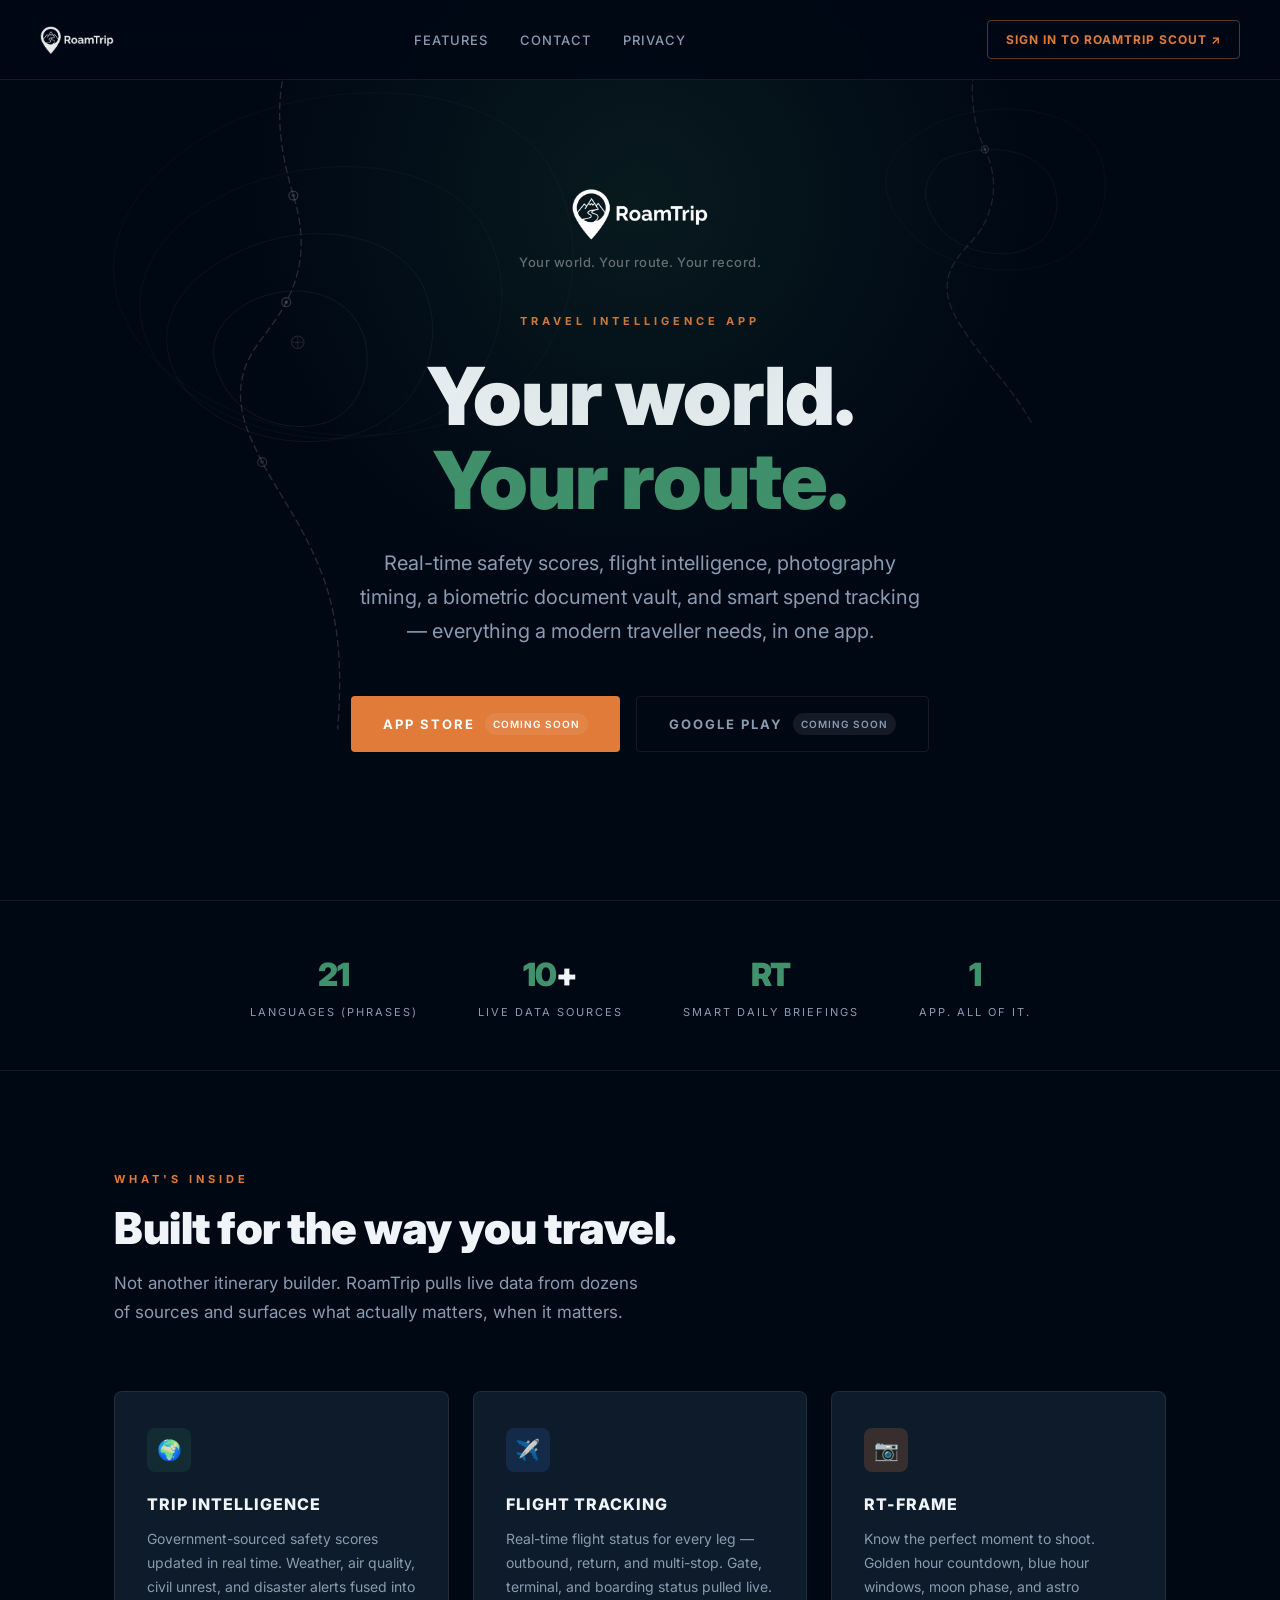
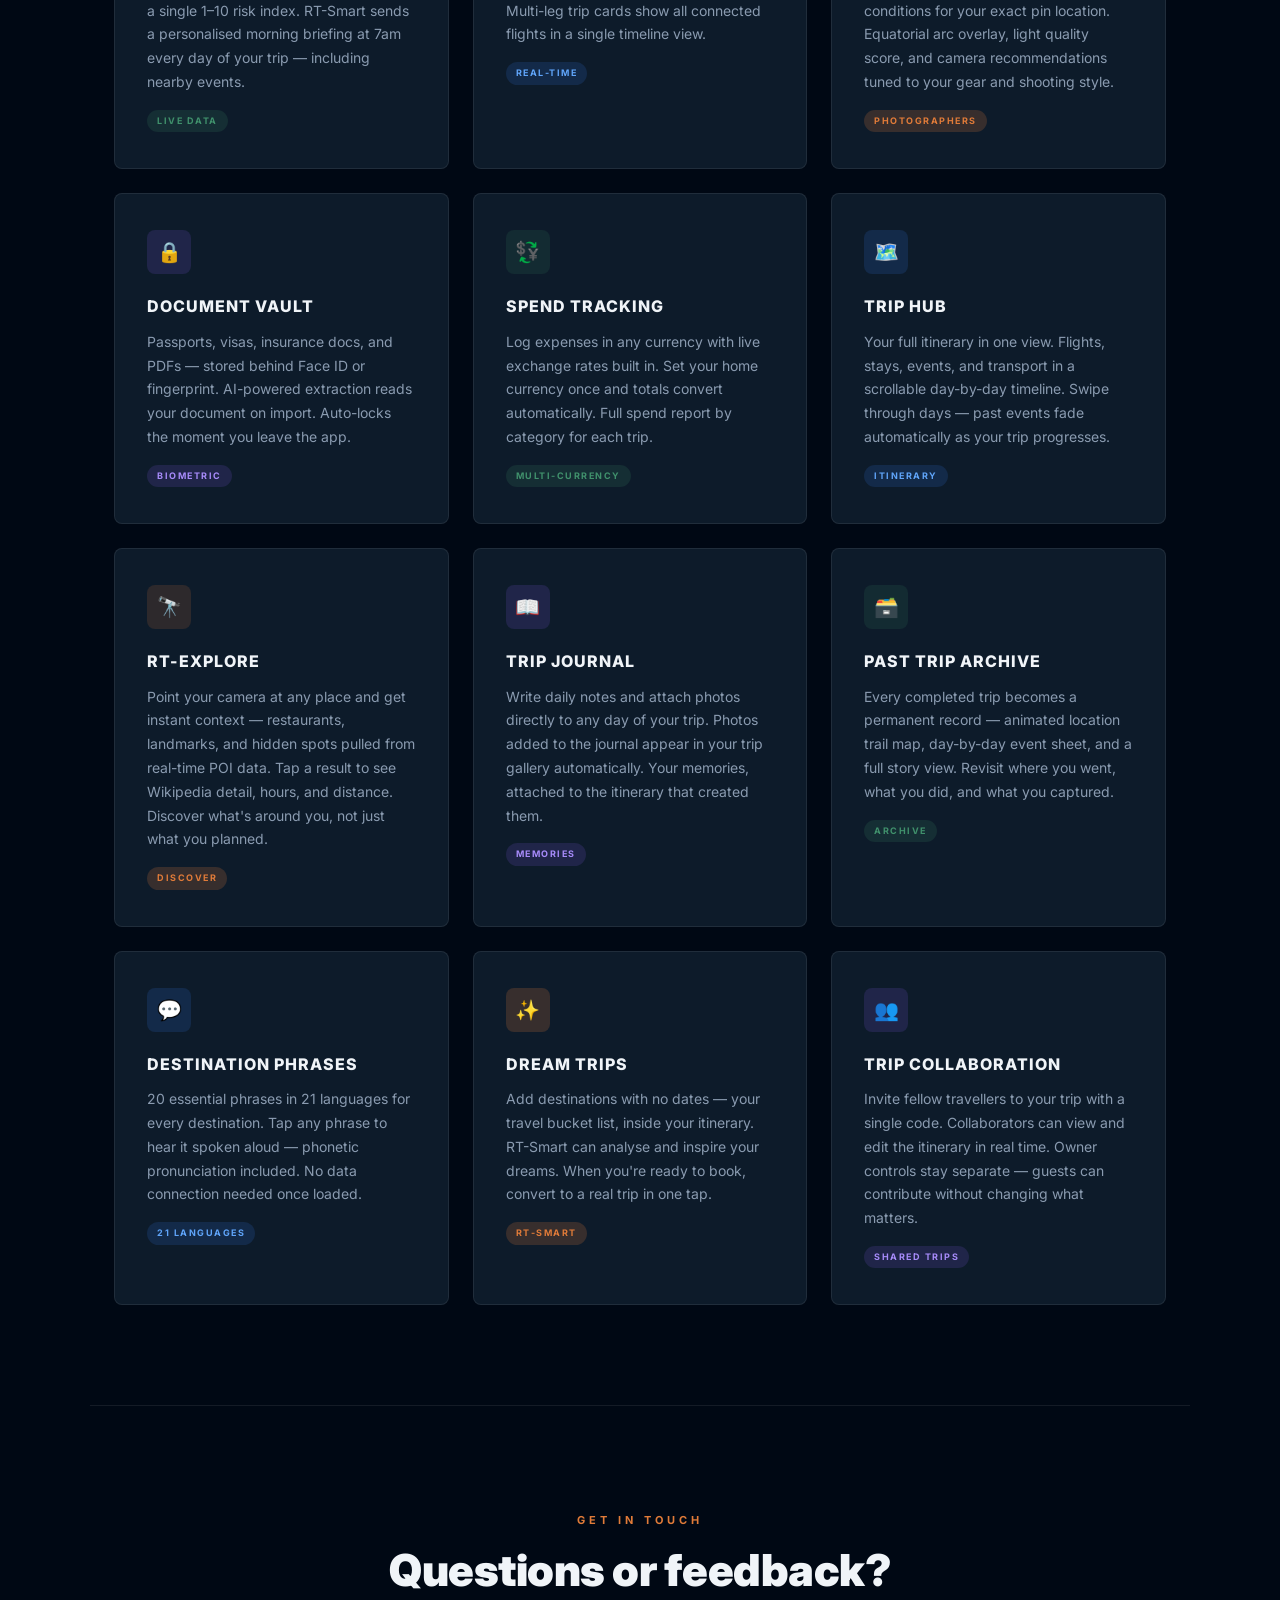
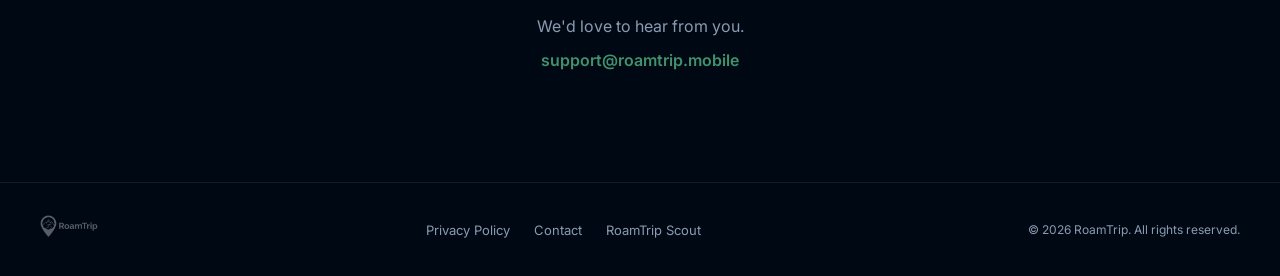
==== index.html @ dc05eae0 "Update landing page: add Scout link, RT-Frame/RT-Explore/new features, expand to 12 feature cards" ====
<!DOCTYPE html>
<html lang="en">
<head>
  <meta charset="UTF-8" />
  <meta name="viewport" content="width=device-width, initial-scale=1.0" />
  <title>RoamTrip — Travel Intelligence for Modern Explorers</title>
  <meta name="description" content="RoamTrip gives you real-time safety scores, flight tracking, VibeFrame photography guidance, a secure document vault, and smart spend tracking — all in one travel app." />
  <link rel="preconnect" href="https://fonts.googleapis.com" />
  <link rel="preconnect" href="https://fonts.gstatic.com" crossorigin />
  <link href="https://fonts.googleapis.com/css2?family=Inter:wght@300;400;500;600;700;800;900&display=swap" rel="stylesheet" />
  <style>
    *, *::before, *::after { box-sizing: border-box; margin: 0; padding: 0; }

    :root {
      --bg: #000814;
      --surface: #0d1b2a;
      --surface2: #112031;
      --green: #2D6A4F;
      --green-light: #40916C;
      --orange: #E07B39;
      --text: #F0F4F8;
      --muted: #8A9BB0;
      --border: rgba(255,255,255,0.08);
    }

    html { scroll-behavior: smooth; }

    body {
      font-family: 'Inter', -apple-system, BlinkMacSystemFont, sans-serif;
      background: var(--bg);
      color: var(--text);
      line-height: 1.6;
      -webkit-font-smoothing: antialiased;
    }

    /* NAV */
    nav {
      position: fixed;
      top: 0; left: 0; right: 0;
      z-index: 100;
      display: flex;
      align-items: center;
      justify-content: space-between;
      padding: 20px 40px;
      background: rgba(0,8,20,0.85);
      backdrop-filter: blur(12px);
      border-bottom: 1px solid var(--border);
    }

    .nav-logo {
      display: flex;
      align-items: center;
      text-decoration: none;
    }

    .nav-logo img {
      height: 28px;
      width: auto;
      filter: brightness(0) invert(1);
      opacity: 0.92;
    }

    .nav-links {
      display: flex;
      gap: 32px;
      list-style: none;
    }

    .nav-links a {
      color: var(--muted);
      text-decoration: none;
      font-size: 13px;
      font-weight: 500;
      letter-spacing: 1px;
      text-transform: uppercase;
      transition: color 0.2s;
    }

    .nav-links a:hover { color: var(--text); }

    .nav-scout {
      display: inline-flex;
      align-items: center;
      gap: 7px;
      padding: 9px 18px;
      border: 1px solid rgba(224,123,57,0.4);
      border-radius: 4px;
      color: var(--orange);
      text-decoration: none;
      font-size: 12px;
      font-weight: 700;
      letter-spacing: 1px;
      text-transform: uppercase;
      transition: all 0.2s;
      white-space: nowrap;
    }

    .nav-scout:hover {
      background: rgba(224,123,57,0.1);
      border-color: var(--orange);
    }

    /* HERO */
    .hero {
      min-height: 100vh;
      display: flex;
      flex-direction: column;
      align-items: center;
      justify-content: center;
      text-align: center;
      padding: 120px 24px 80px;
      position: relative;
      overflow: hidden;
    }

    .hero::before {
      content: '';
      position: absolute;
      top: -200px; left: 50%;
      transform: translateX(-50%);
      width: 800px; height: 800px;
      background: radial-gradient(circle, rgba(45,106,79,0.18) 0%, transparent 70%);
      pointer-events: none;
    }

    /* Topo SVG decorative layer */
    .hero-topo {
      position: absolute;
      inset: 0;
      pointer-events: none;
      overflow: hidden;
    }

    /* Logo block in hero */
    .hero-brand {
      position: relative;
      display: flex;
      flex-direction: column;
      align-items: center;
      margin-bottom: 40px;
    }

    .hero-logo {
      height: 52px;
      width: auto;
      filter: brightness(0) invert(1);
      margin-bottom: 12px;
    }

    .hero-tagline {
      font-size: 13px;
      font-weight: 500;
      letter-spacing: 0.5px;
      color: rgba(255,255,255,0.38);
    }

    .hero-eyebrow {
      font-size: 11px;
      font-weight: 700;
      letter-spacing: 4px;
      color: var(--orange);
      text-transform: uppercase;
      margin-bottom: 24px;
    }

    .hero h1 {
      font-size: clamp(42px, 8vw, 80px);
      font-weight: 900;
      letter-spacing: -1px;
      line-height: 1.05;
      margin-bottom: 24px;
    }

    .hero h1 em {
      font-style: normal;
      color: var(--green-light);
    }

    .hero-sub {
      font-size: clamp(16px, 2.5vw, 20px);
      color: var(--muted);
      max-width: 560px;
      margin: 0 auto 48px;
      font-weight: 400;
      line-height: 1.7;
    }

    .cta-group {
      display: flex;
      gap: 16px;
      flex-wrap: wrap;
      justify-content: center;
    }

    .btn {
      display: inline-flex;
      align-items: center;
      gap: 10px;
      padding: 16px 32px;
      border-radius: 4px;
      font-size: 13px;
      font-weight: 700;
      letter-spacing: 2px;
      text-transform: uppercase;
      text-decoration: none;
      transition: all 0.2s;
      cursor: pointer;
      border: none;
    }

    .btn-primary {
      background: var(--orange);
      color: #fff;
    }

    .btn-primary:hover {
      background: #c96d2f;
      transform: translateY(-1px);
    }

    .btn-outline {
      background: transparent;
      color: var(--muted);
      border: 1px solid var(--border);
    }

    .btn-outline:hover {
      border-color: rgba(255,255,255,0.2);
      color: var(--text);
    }

    .coming-soon {
      font-size: 10px;
      font-weight: 600;
      letter-spacing: 1px;
      background: rgba(255,255,255,0.08);
      padding: 3px 8px;
      border-radius: 20px;
    }

    /* STAT BAR */
    .stat-bar {
      display: flex;
      justify-content: center;
      gap: 60px;
      padding: 48px 24px;
      border-top: 1px solid var(--border);
      border-bottom: 1px solid var(--border);
      flex-wrap: wrap;
    }

    .stat { text-align: center; }
    .stat-value {
      font-size: 32px;
      font-weight: 900;
      color: var(--text);
      letter-spacing: -1px;
    }
    .stat-value span { color: var(--green-light); }
    .stat-label {
      font-size: 11px;
      color: var(--muted);
      letter-spacing: 2px;
      text-transform: uppercase;
      margin-top: 4px;
    }

    /* FEATURES */
    .section {
      padding: 100px 24px;
      max-width: 1100px;
      margin: 0 auto;
    }

    .section-label {
      font-size: 11px;
      font-weight: 700;
      letter-spacing: 4px;
      color: var(--orange);
      text-transform: uppercase;
      margin-bottom: 16px;
    }

    .section-title {
      font-size: clamp(28px, 5vw, 44px);
      font-weight: 900;
      letter-spacing: -0.5px;
      line-height: 1.1;
      margin-bottom: 16px;
    }

    .section-sub {
      font-size: 17px;
      color: var(--muted);
      max-width: 540px;
      line-height: 1.7;
      margin-bottom: 64px;
    }

    .features-grid {
      display: grid;
      grid-template-columns: repeat(auto-fit, minmax(300px, 1fr));
      gap: 24px;
    }

    .feature-card {
      background: var(--surface);
      border: 1px solid var(--border);
      border-radius: 8px;
      padding: 36px 32px;
      transition: border-color 0.2s, transform 0.2s;
    }

    .feature-card:hover {
      border-color: rgba(255,255,255,0.15);
      transform: translateY(-2px);
    }

    .feature-icon {
      width: 44px;
      height: 44px;
      border-radius: 8px;
      display: flex;
      align-items: center;
      justify-content: center;
      margin-bottom: 20px;
      font-size: 20px;
    }

    .feature-card h3 {
      font-size: 16px;
      font-weight: 800;
      letter-spacing: 1px;
      text-transform: uppercase;
      margin-bottom: 10px;
      color: var(--text);
    }

    .feature-card p {
      font-size: 14px;
      color: var(--muted);
      line-height: 1.7;
    }

    .tag {
      display: inline-block;
      font-size: 9px;
      font-weight: 700;
      letter-spacing: 1.5px;
      text-transform: uppercase;
      padding: 4px 10px;
      border-radius: 20px;
      margin-top: 16px;
    }

    .tag-green { background: rgba(45,106,79,0.25); color: var(--green-light); }
    .tag-orange { background: rgba(224,123,57,0.2); color: var(--orange); }
    .tag-blue { background: rgba(59,130,246,0.15); color: #60a5fa; }
    .tag-purple { background: rgba(139,92,246,0.15); color: #a78bfa; }

    /* DIVIDER */
    .divider {
      height: 1px;
      background: var(--border);
      max-width: 1100px;
      margin: 0 auto;
    }

    /* CONTACT */
    .contact-section {
      padding: 100px 24px;
      text-align: center;
    }

    .contact-section p {
      color: var(--muted);
      font-size: 16px;
      margin-bottom: 8px;
    }

    .contact-section a {
      color: var(--green-light);
      text-decoration: none;
      font-weight: 600;
    }

    .contact-section a:hover { text-decoration: underline; }

    /* FOOTER */
    footer {
      border-top: 1px solid var(--border);
      padding: 32px 40px;
      display: flex;
      align-items: center;
      justify-content: space-between;
      flex-wrap: gap;
      gap: 16px;
    }

    .footer-logo img {
      height: 22px;
      width: auto;
      filter: brightness(0) invert(1);
      opacity: 0.35;
    }

    .footer-links {
      display: flex;
      gap: 24px;
      list-style: none;
    }

    .footer-links a {
      color: var(--muted);
      text-decoration: none;
      font-size: 13px;
      transition: color 0.2s;
    }

    .footer-links a:hover { color: var(--text); }

    .footer-copy {
      color: var(--muted);
      font-size: 12px;
    }

    @media (max-width: 640px) {
      nav { padding: 16px 20px; }
      .nav-links { display: none; }
      .stat-bar { gap: 32px; }
      footer { flex-direction: column; align-items: flex-start; }
    }
  </style>
</head>
<body>

  <nav>
    <a href="/" class="nav-logo"><img src="logo.png" alt="RoamTrip" /></a>
    <ul class="nav-links">
      <li><a href="#features">Features</a></li>
      <li><a href="#contact">Contact</a></li>
      <li><a href="/privacy.html">Privacy</a></li>
    </ul>
    <a href="https://scout.roamtrip.mobile" class="nav-scout" target="_blank" rel="noopener">
      Sign in to RoamTrip Scout ↗
    </a>
  </nav>

  <!-- HERO -->
  <section class="hero">

    <!-- Topo trail map (mirrors the login screen background) -->
    <svg class="hero-topo" viewBox="0 0 1440 900" xmlns="http://www.w3.org/2000/svg" preserveAspectRatio="xMidYMid slice">
      <!-- Contour rings — upper-left cluster -->
      <path d="M 280 340 C 330 315 385 328 405 368 C 424 406 408 455 375 472 C 338 490 280 476 256 440 C 232 404 232 368 280 340 Z" fill="none" stroke="rgba(255,255,255,0.07)" stroke-width="1"/>
      <path d="M 276 280 C 355 246 448 264 476 322 C 502 378 480 450 420 480 C 356 512 270 496 220 450 C 170 404 170 325 276 280 Z" fill="none" stroke="rgba(255,255,255,0.055)" stroke-width="1"/>
      <path d="M 272 210 C 385 166 510 188 548 262 C 584 334 560 428 488 468 C 408 510 290 498 216 444 C 132 388 128 270 272 210 Z" fill="none" stroke="rgba(255,255,255,0.04)" stroke-width="1"/>
      <path d="M 268 134 C 420 76 578 106 624 198 C 668 288 640 406 552 456 C 456 508 308 500 214 436 C 94 364 88 218 268 134 Z" fill="none" stroke="rgba(255,255,255,0.03)" stroke-width="1"/>
      <!-- Second contour cluster — right side -->
      <path d="M 1060 180 C 1110 158 1165 168 1182 200 C 1198 232 1186 268 1156 280 C 1122 294 1072 280 1054 252 C 1036 224 1036 204 1060 180 Z" fill="none" stroke="rgba(255,255,255,0.05)" stroke-width="1"/>
      <path d="M 1055 138 C 1128 108 1212 124 1235 170 C 1256 214 1238 272 1188 294 C 1134 316 1058 300 1022 260 C 984 218 984 172 1055 138 Z" fill="none" stroke="rgba(255,255,255,0.035)" stroke-width="1"/>
      <!-- Dashed trail — left cluster winding down -->
      <path d="M 320 80 C 308 130 318 180 330 220 C 345 268 340 305 322 340 C 304 375 278 392 272 428 C 266 462 280 490 295 520 C 315 558 340 590 360 640 C 382 695 385 750 380 820"
        fill="none" stroke="rgba(255,255,255,0.14)" stroke-width="1.5" stroke-dasharray="7 5" stroke-linecap="round"/>
      <!-- Dashed trail — right cluster -->
      <path d="M 1100 60 C 1088 100 1095 140 1108 168 C 1122 198 1120 225 1108 250 C 1096 274 1075 285 1068 308 C 1060 332 1072 355 1090 380 C 1112 412 1140 438 1160 475"
        fill="none" stroke="rgba(255,255,255,0.10)" stroke-width="1.5" stroke-dasharray="7 5" stroke-linecap="round"/>
      <!-- Waypoint markers -->
      <circle cx="330" cy="220" r="5" fill="none" stroke="rgba(255,255,255,0.18)" stroke-width="1.5"/>
      <circle cx="330" cy="220" r="2" fill="rgba(255,255,255,0.18)"/>
      <circle cx="322" cy="340" r="5" fill="none" stroke="rgba(255,255,255,0.16)" stroke-width="1.5"/>
      <circle cx="322" cy="340" r="2" fill="rgba(255,255,255,0.16)"/>
      <circle cx="295" cy="520" r="5" fill="none" stroke="rgba(255,255,255,0.14)" stroke-width="1.5"/>
      <circle cx="295" cy="520" r="2" fill="rgba(255,255,255,0.14)"/>
      <circle cx="1108" cy="168" r="4" fill="none" stroke="rgba(255,255,255,0.12)" stroke-width="1.5"/>
      <circle cx="1108" cy="168" r="1.8" fill="rgba(255,255,255,0.12)"/>
      <!-- Summit crosshairs -->
      <circle cx="335" cy="385" r="7" fill="none" stroke="rgba(255,255,255,0.12)" stroke-width="1.2"/>
      <line x1="329" y1="385" x2="341" y2="385" stroke="rgba(255,255,255,0.12)" stroke-width="1"/>
      <line x1="335" y1="379" x2="335" y2="391" stroke="rgba(255,255,255,0.12)" stroke-width="1"/>
    </svg>

    <!-- Brand block -->
    <div class="hero-brand">
      <img src="logo.png" alt="RoamTrip" class="hero-logo" />
      <p class="hero-tagline">Your world. Your route. Your record.</p>
    </div>

    <p class="hero-eyebrow">Travel Intelligence App</p>
    <h1>Your world.<br /><em>Your route.</em></h1>
    <p class="hero-sub">
      Real-time safety scores, flight intelligence, photography timing, a biometric document vault, and smart spend tracking — everything a modern traveller needs, in one app.
    </p>
    <div class="cta-group">
      <a href="#" class="btn btn-primary">
        App Store
        <span class="coming-soon">Coming Soon</span>
      </a>
      <a href="#" class="btn btn-outline">
        Google Play
        <span class="coming-soon">Coming Soon</span>
      </a>
    </div>
  </section>

  <!-- STAT BAR -->
  <div class="stat-bar">
    <div class="stat">
      <div class="stat-value"><span>21</span></div>
      <div class="stat-label">Languages (Phrases)</div>
    </div>
    <div class="stat">
      <div class="stat-value"><span>10</span>+</div>
      <div class="stat-label">Live Data Sources</div>
    </div>
    <div class="stat">
      <div class="stat-value"><span>RT</span></div>
      <div class="stat-label">Smart Daily Briefings</div>
    </div>
    <div class="stat">
      <div class="stat-value"><span>1</span></div>
      <div class="stat-label">App. All of it.</div>
    </div>
  </div>

  <!-- FEATURES -->
  <section id="features" class="section">
    <p class="section-label">What's Inside</p>
    <h2 class="section-title">Built for the way you travel.</h2>
    <p class="section-sub">Not another itinerary builder. RoamTrip pulls live data from dozens of sources and surfaces what actually matters, when it matters.</p>

    <div class="features-grid">

      <div class="feature-card">
        <div class="feature-icon" style="background: rgba(45,106,79,0.2);">🌍</div>
        <h3>Trip Intelligence</h3>
        <p>Government-sourced safety scores updated in real time. Weather, air quality, civil unrest, and disaster alerts fused into a single 1–10 risk index. RT-Smart sends a personalised morning briefing at 7am every day of your trip — including nearby events.</p>
        <span class="tag tag-green">Live Data</span>
      </div>

      <div class="feature-card">
        <div class="feature-icon" style="background: rgba(59,130,246,0.15);">✈️</div>
        <h3>Flight Tracking</h3>
        <p>Real-time flight status for every leg — outbound, return, and multi-stop. Gate, terminal, and boarding status pulled live. Multi-leg trip cards show all connected flights in a single timeline view.</p>
        <span class="tag tag-blue">Real-Time</span>
      </div>

      <div class="feature-card">
        <div class="feature-icon" style="background: rgba(224,123,57,0.2);">📷</div>
        <h3>RT-Frame</h3>
        <p>Know the perfect moment to shoot. Golden hour countdown, blue hour windows, moon phase, and astro conditions for your exact pin location. Equatorial arc overlay, light quality score, and camera recommendations tuned to your gear and shooting style.</p>
        <span class="tag tag-orange">Photographers</span>
      </div>

      <div class="feature-card">
        <div class="feature-icon" style="background: rgba(139,92,246,0.15);">🔒</div>
        <h3>Document Vault</h3>
        <p>Passports, visas, insurance docs, and PDFs — stored behind Face ID or fingerprint. AI-powered extraction reads your document on import. Auto-locks the moment you leave the app.</p>
        <span class="tag tag-purple">Biometric</span>
      </div>

      <div class="feature-card">
        <div class="feature-icon" style="background: rgba(45,106,79,0.2);">💱</div>
        <h3>Spend Tracking</h3>
        <p>Log expenses in any currency with live exchange rates built in. Set your home currency once and totals convert automatically. Full spend report by category for each trip.</p>
        <span class="tag tag-green">Multi-Currency</span>
      </div>

      <div class="feature-card">
        <div class="feature-icon" style="background: rgba(59,130,246,0.15);">🗺️</div>
        <h3>Trip Hub</h3>
        <p>Your full itinerary in one view. Flights, stays, events, and transport in a scrollable day-by-day timeline. Swipe through days — past events fade automatically as your trip progresses.</p>
        <span class="tag tag-blue">Itinerary</span>
      </div>

      <div class="feature-card">
        <div class="feature-icon" style="background: rgba(224,123,57,0.15);">🔭</div>
        <h3>RT-Explore</h3>
        <p>Point your camera at any place and get instant context — restaurants, landmarks, and hidden spots pulled from real-time POI data. Tap a result to see Wikipedia detail, hours, and distance. Discover what's around you, not just what you planned.</p>
        <span class="tag tag-orange">Discover</span>
      </div>

      <div class="feature-card">
        <div class="feature-icon" style="background: rgba(139,92,246,0.15);">📖</div>
        <h3>Trip Journal</h3>
        <p>Write daily notes and attach photos directly to any day of your trip. Photos added to the journal appear in your trip gallery automatically. Your memories, attached to the itinerary that created them.</p>
        <span class="tag tag-purple">Memories</span>
      </div>

      <div class="feature-card">
        <div class="feature-icon" style="background: rgba(45,106,79,0.2);">🗃️</div>
        <h3>Past Trip Archive</h3>
        <p>Every completed trip becomes a permanent record — animated location trail map, day-by-day event sheet, and a full story view. Revisit where you went, what you did, and what you captured.</p>
        <span class="tag tag-green">Archive</span>
      </div>

      <div class="feature-card">
        <div class="feature-icon" style="background: rgba(59,130,246,0.15);">💬</div>
        <h3>Destination Phrases</h3>
        <p>20 essential phrases in 21 languages for every destination. Tap any phrase to hear it spoken aloud — phonetic pronunciation included. No data connection needed once loaded.</p>
        <span class="tag tag-blue">21 Languages</span>
      </div>

      <div class="feature-card">
        <div class="feature-icon" style="background: rgba(224,123,57,0.2);">✨</div>
        <h3>Dream Trips</h3>
        <p>Add destinations with no dates — your travel bucket list, inside your itinerary. RT-Smart can analyse and inspire your dreams. When you're ready to book, convert to a real trip in one tap.</p>
        <span class="tag tag-orange">RT-Smart</span>
      </div>

      <div class="feature-card">
        <div class="feature-icon" style="background: rgba(139,92,246,0.15);">👥</div>
        <h3>Trip Collaboration</h3>
        <p>Invite fellow travellers to your trip with a single code. Collaborators can view and edit the itinerary in real time. Owner controls stay separate — guests can contribute without changing what matters.</p>
        <span class="tag tag-purple">Shared Trips</span>
      </div>

    </div>
  </section>

  <div class="divider"></div>

  <!-- CONTACT -->
  <div id="contact" class="contact-section">
    <div class="section-label" style="display:inline-block; margin-bottom:16px;">Get in Touch</div>
    <h2 class="section-title" style="margin-bottom:20px;">Questions or feedback?</h2>
    <p>We'd love to hear from you.</p>
    <p><a href="mailto:support@roamtrip.mobile">support@roamtrip.mobile</a></p>
  </div>

  <!-- FOOTER -->
  <footer>
    <span class="footer-logo"><img src="logo.png" alt="RoamTrip" /></span>
    <ul class="footer-links">
      <li><a href="/privacy.html">Privacy Policy</a></li>
      <li><a href="#contact">Contact</a></li>
      <li><a href="https://scout.roamtrip.mobile" target="_blank" rel="noopener">RoamTrip Scout</a></li>
    </ul>
    <span class="footer-copy">&copy; 2026 RoamTrip. All rights reserved.</span>
  </footer>

</body>
</html>
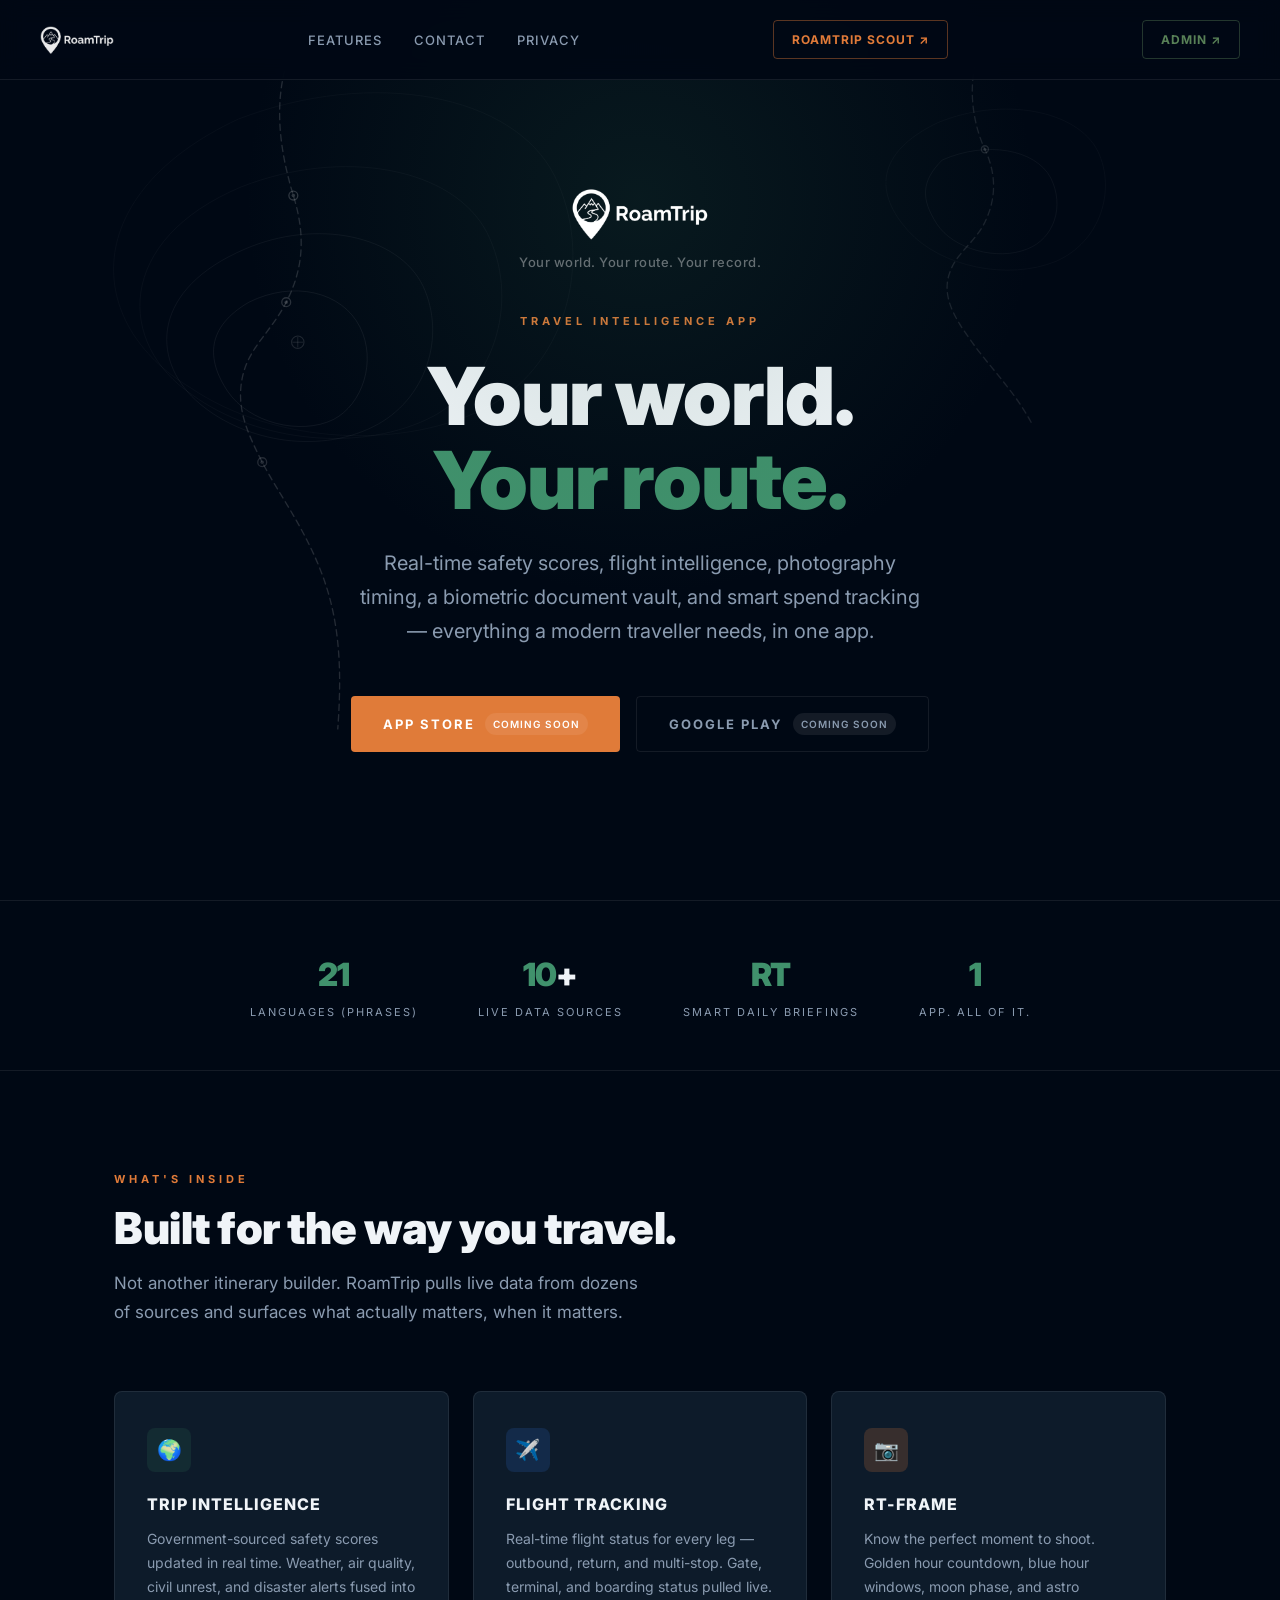
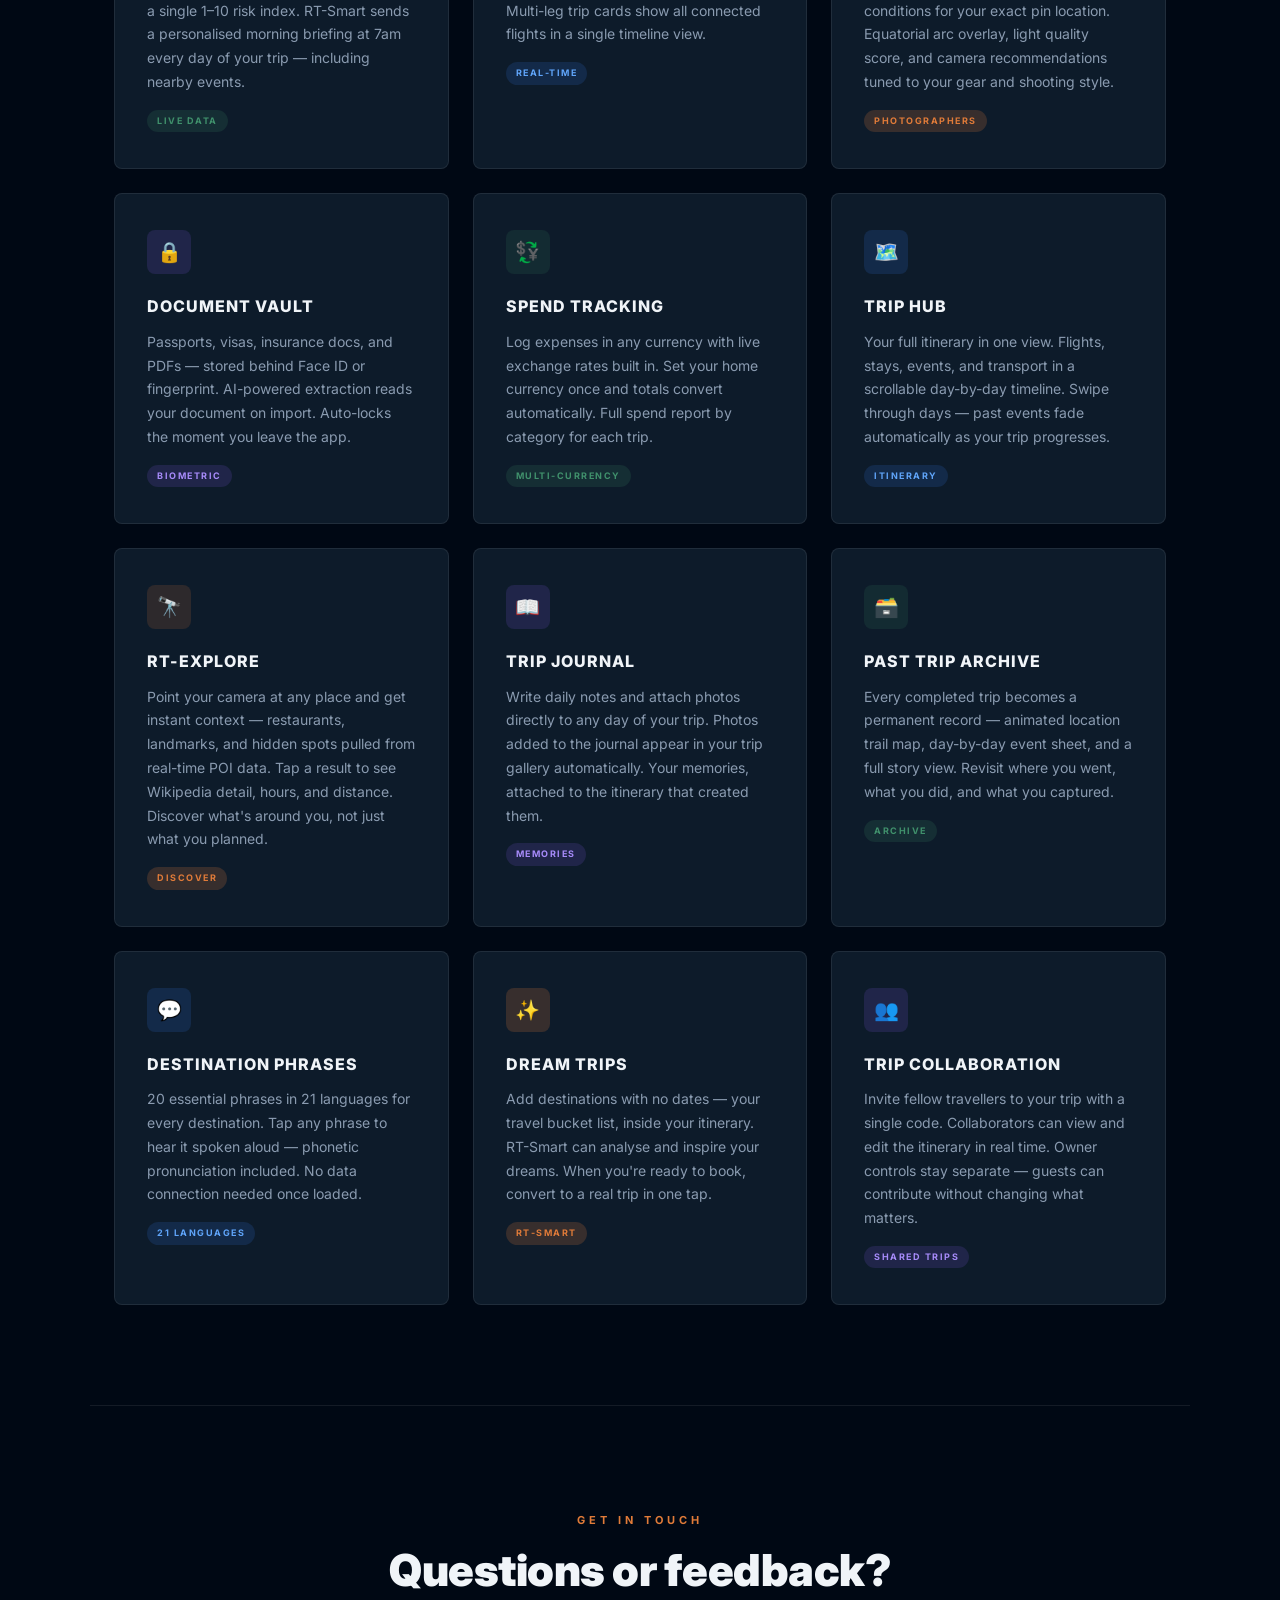
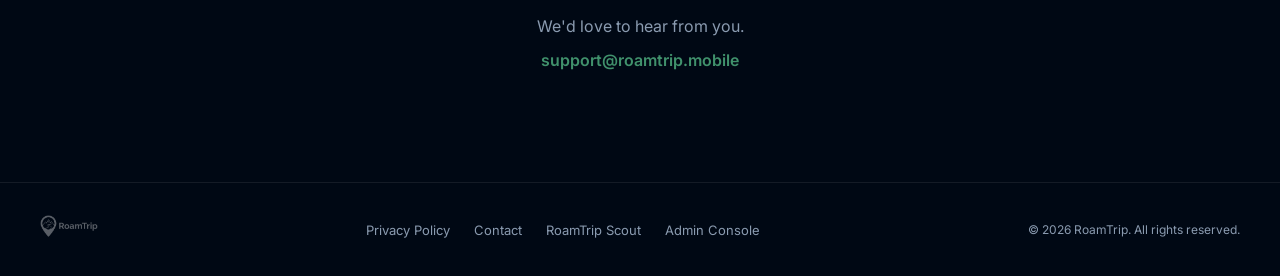
==== commit ffbcad87: "Add admin console link to nav and footer" ====
--- a/index.html
+++ b/index.html
@@ -442,7 +442,10 @@
       <li><a href="/privacy.html">Privacy</a></li>
     </ul>
     <a href="https://scout.roamtrip.mobile" class="nav-scout" target="_blank" rel="noopener">
-      Sign in to RoamTrip Scout ↗
+      RoamTrip Scout ↗
+    </a>
+    <a href="https://admin.roamtrip.mobile" class="nav-scout" target="_blank" rel="noopener" style="border-color:rgba(88,129,87,0.4);color:#588157;">
+      Admin ↗
     </a>
   </nav>
 
@@ -635,6 +638,7 @@
       <li><a href="/privacy.html">Privacy Policy</a></li>
       <li><a href="#contact">Contact</a></li>
       <li><a href="https://scout.roamtrip.mobile" target="_blank" rel="noopener">RoamTrip Scout</a></li>
+      <li><a href="https://admin.roamtrip.mobile" target="_blank" rel="noopener">Admin Console</a></li>
     </ul>
     <span class="footer-copy">&copy; 2026 RoamTrip. All rights reserved.</span>
   </footer>
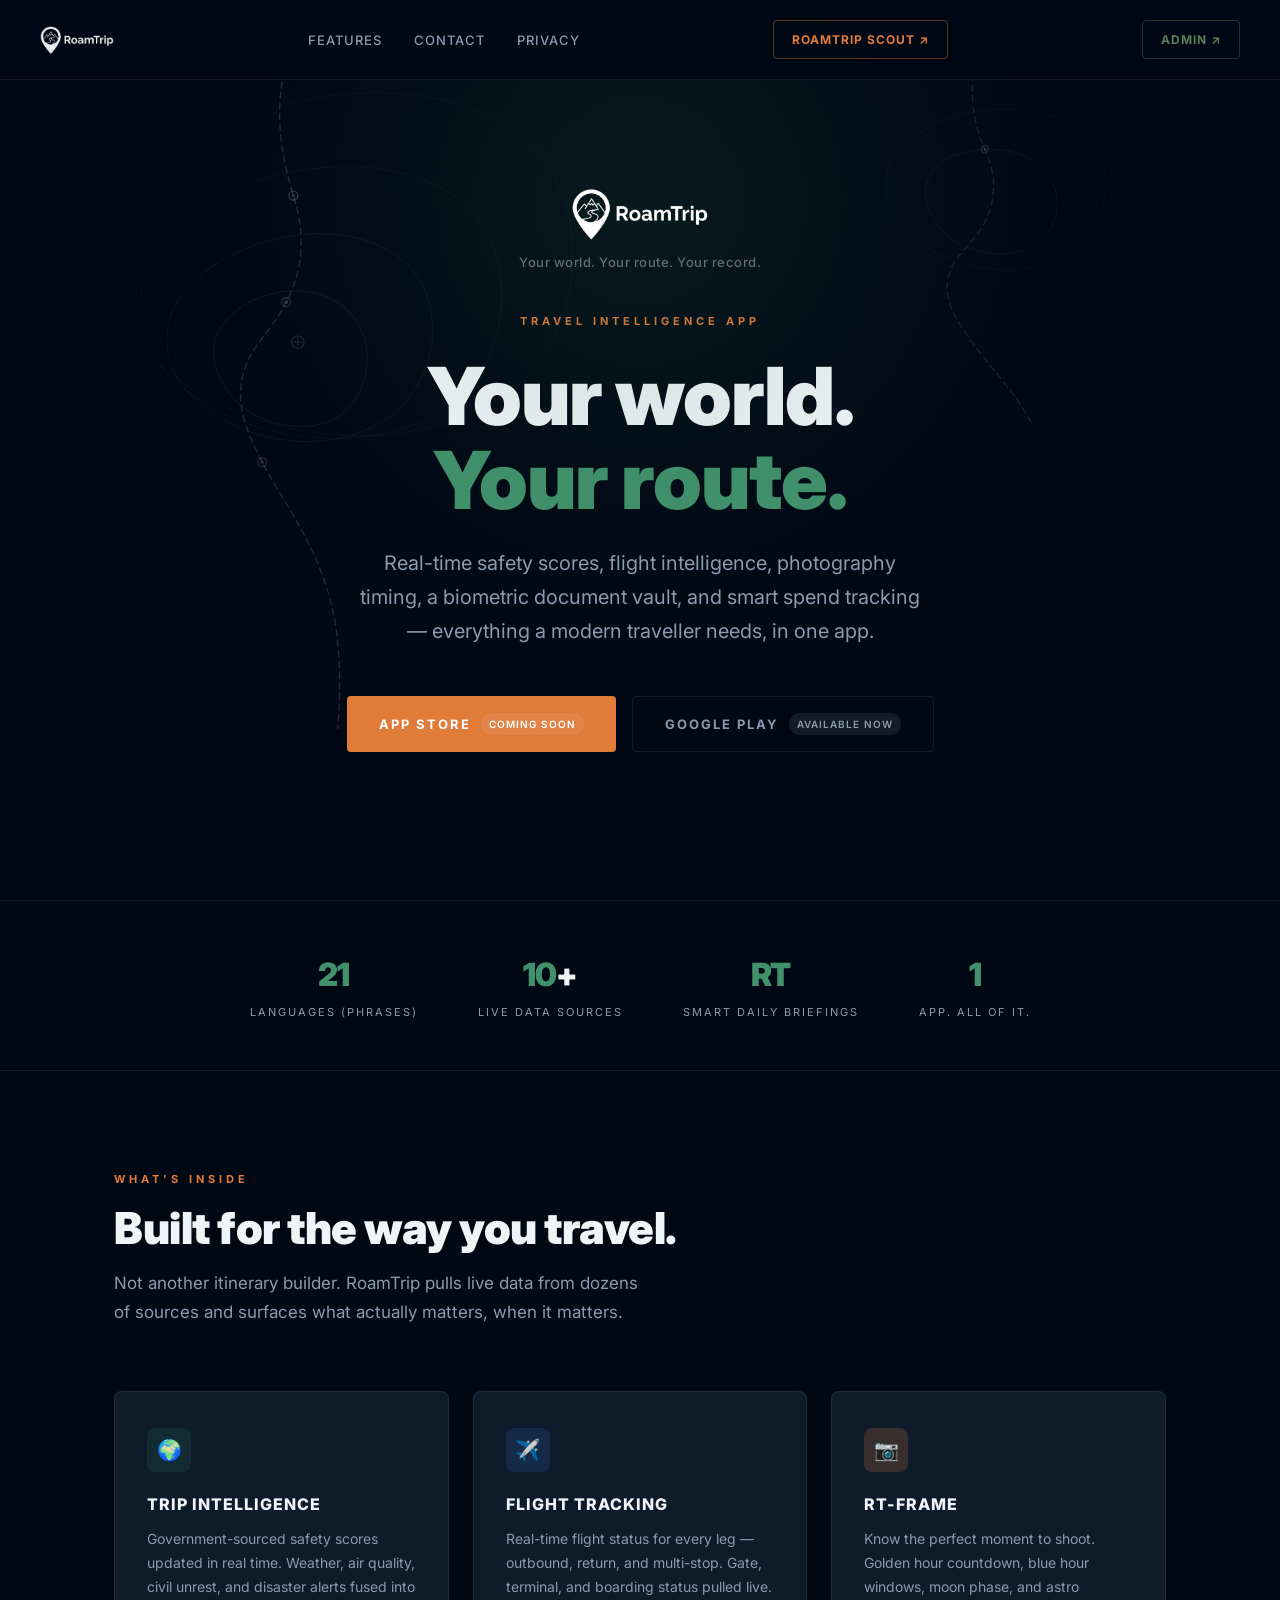
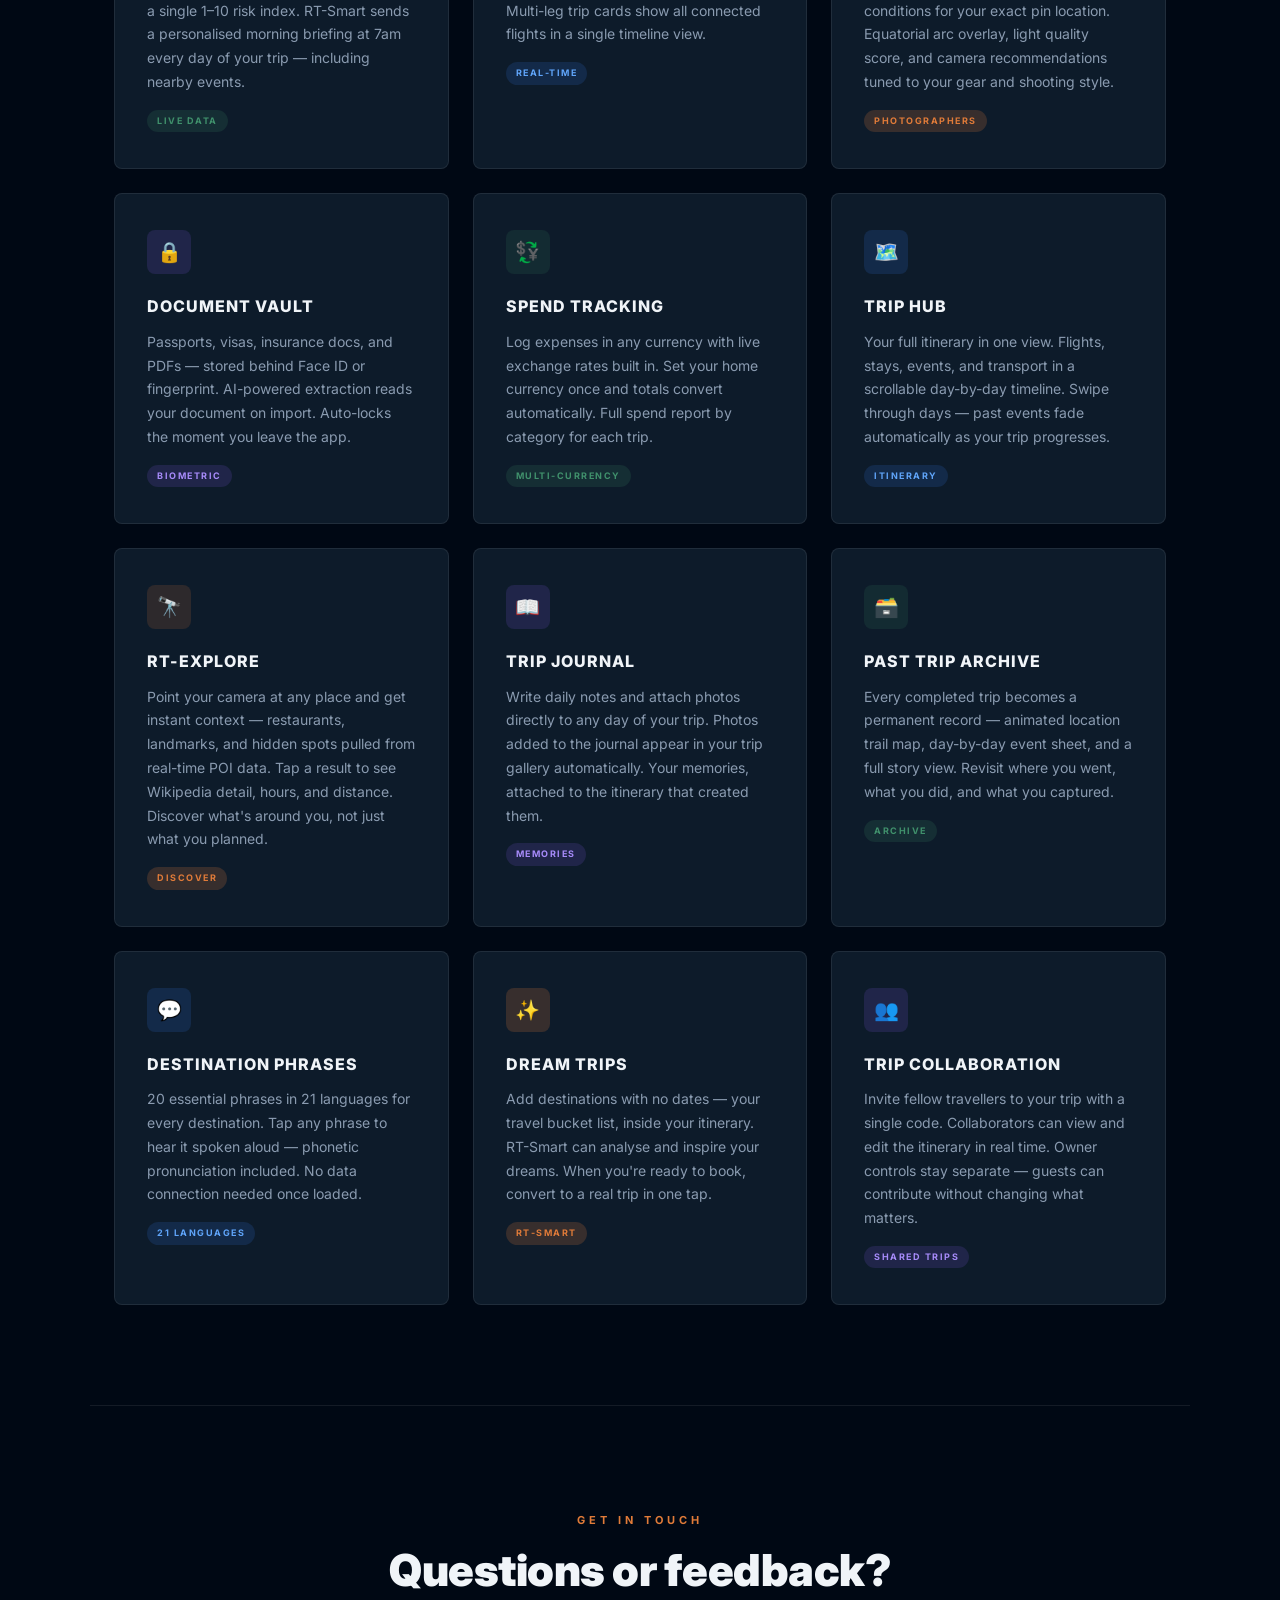
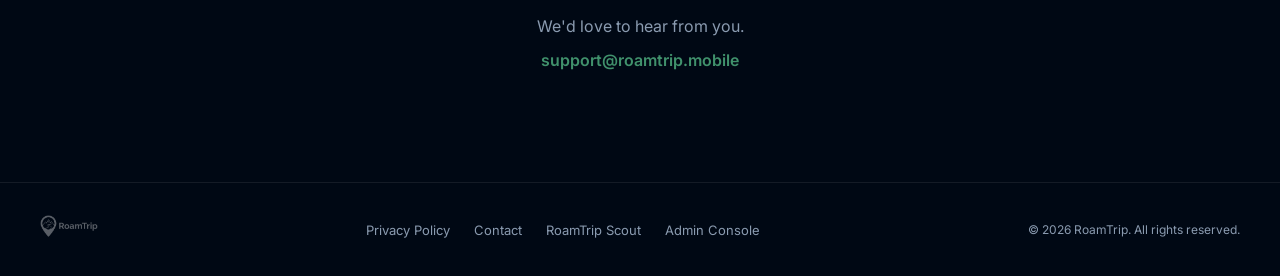
==== commit f8911e90: "Mark Android as available now, link Google Play button to live listing" ====
--- a/index.html
+++ b/index.html
@@ -499,9 +499,9 @@
         App Store
         <span class="coming-soon">Coming Soon</span>
       </a>
-      <a href="#" class="btn btn-outline">
+      <a href="https://play.google.com/store/apps/details?id=com.wesmcgregor.roamtripmobile" class="btn btn-outline">
         Google Play
-        <span class="coming-soon">Coming Soon</span>
+        <span class="coming-soon">Available Now</span>
       </a>
     </div>
   </section>
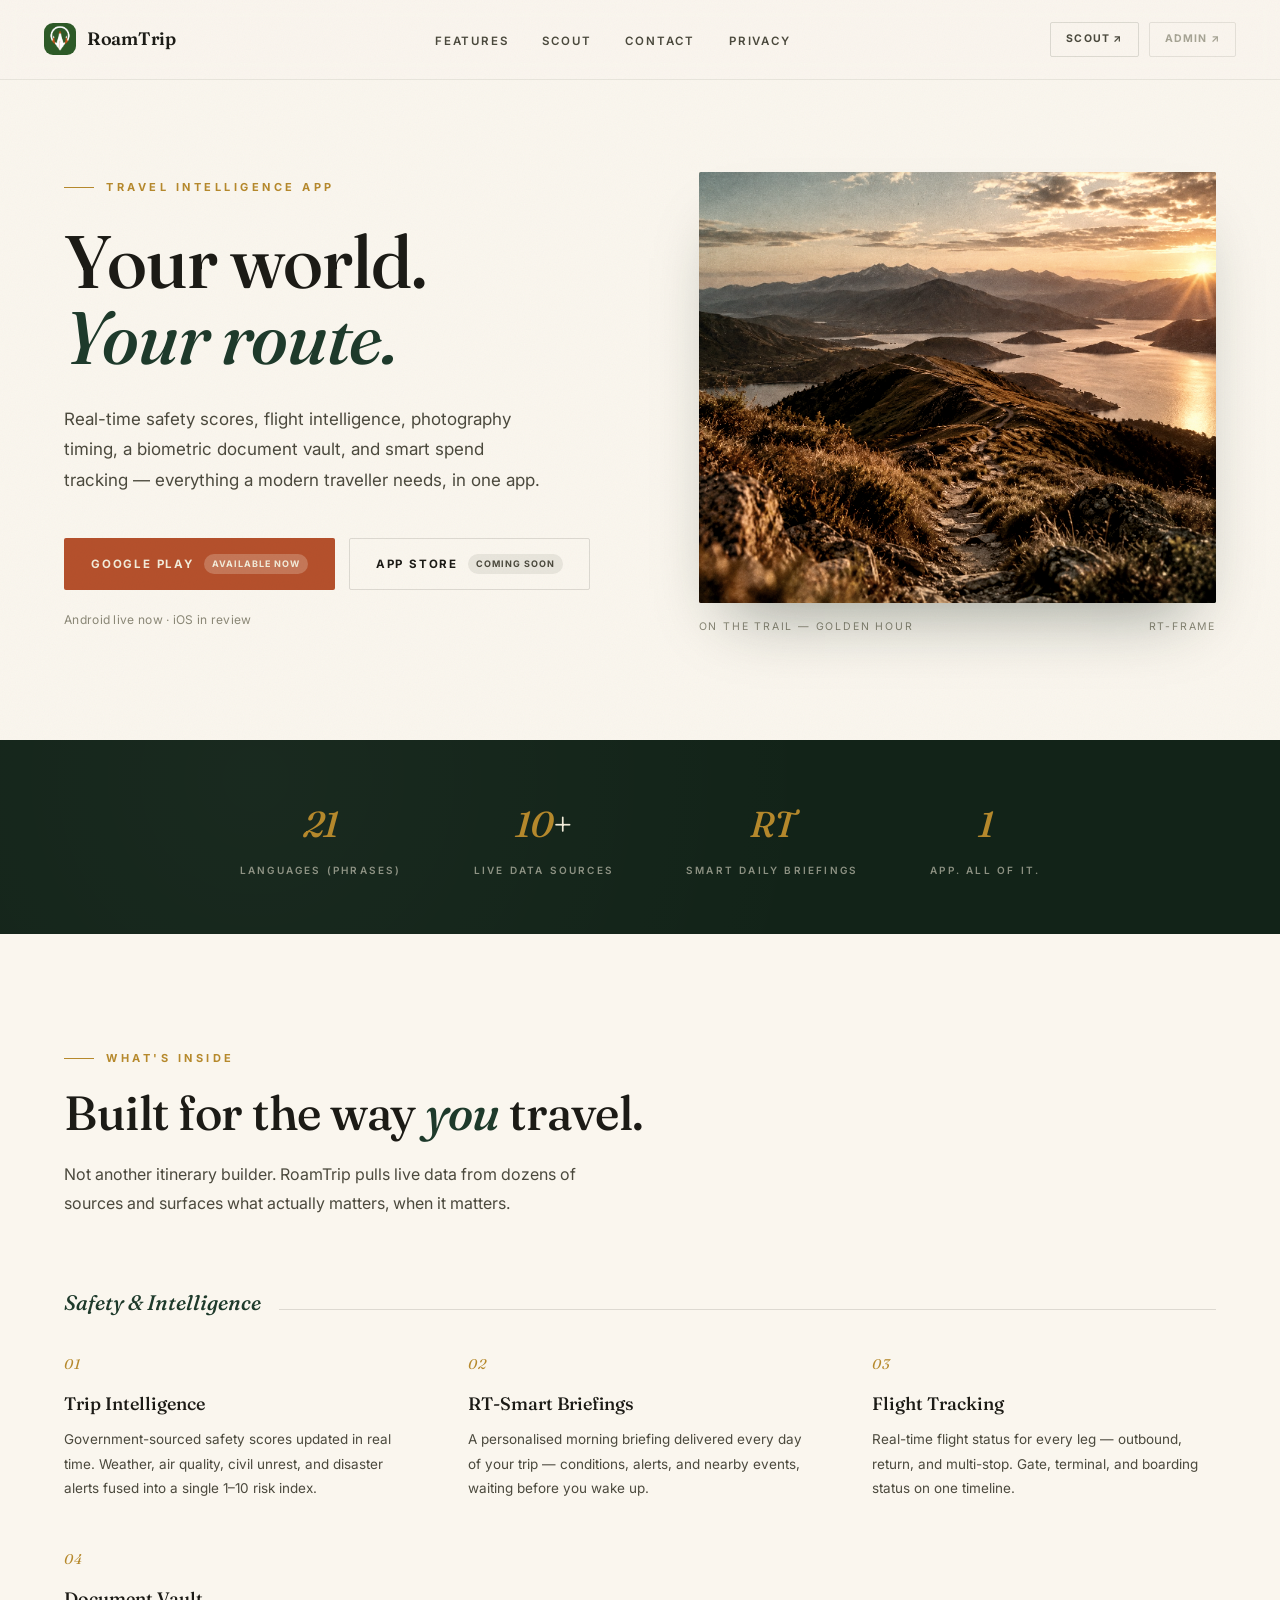
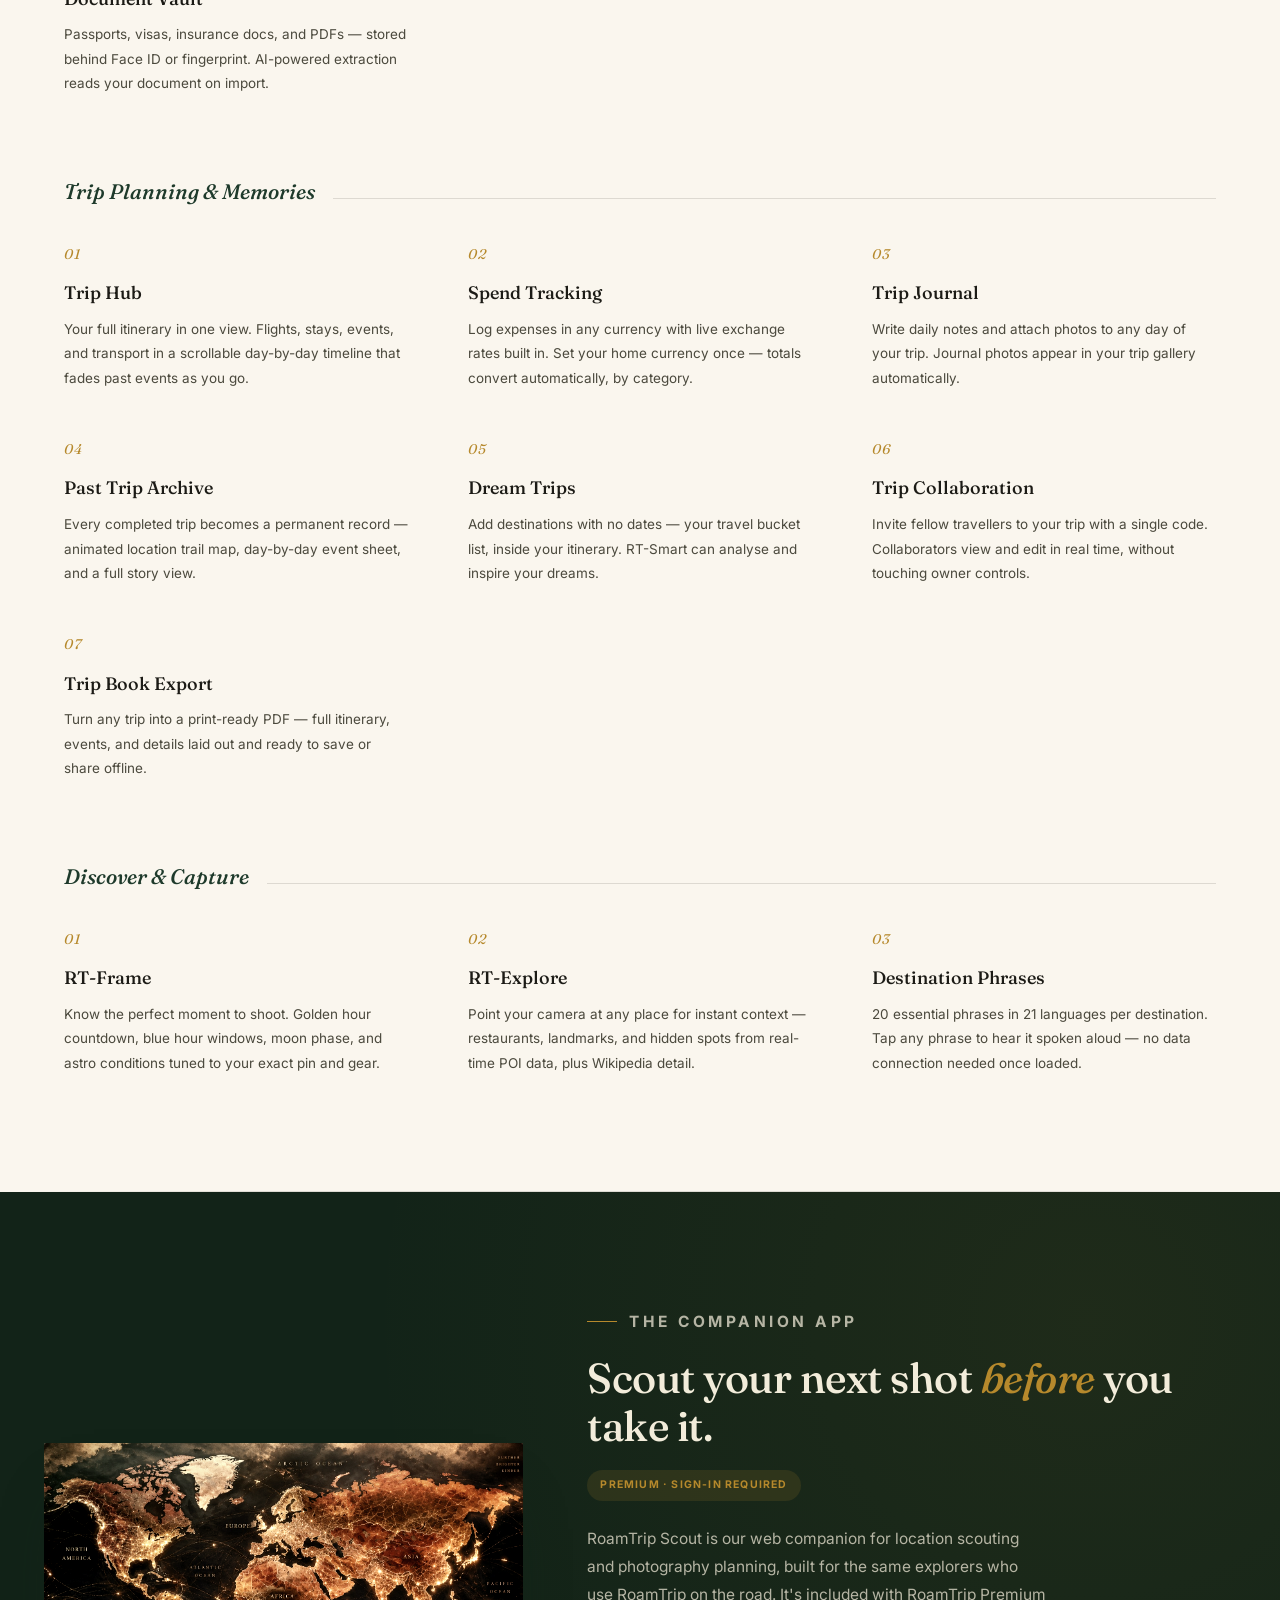
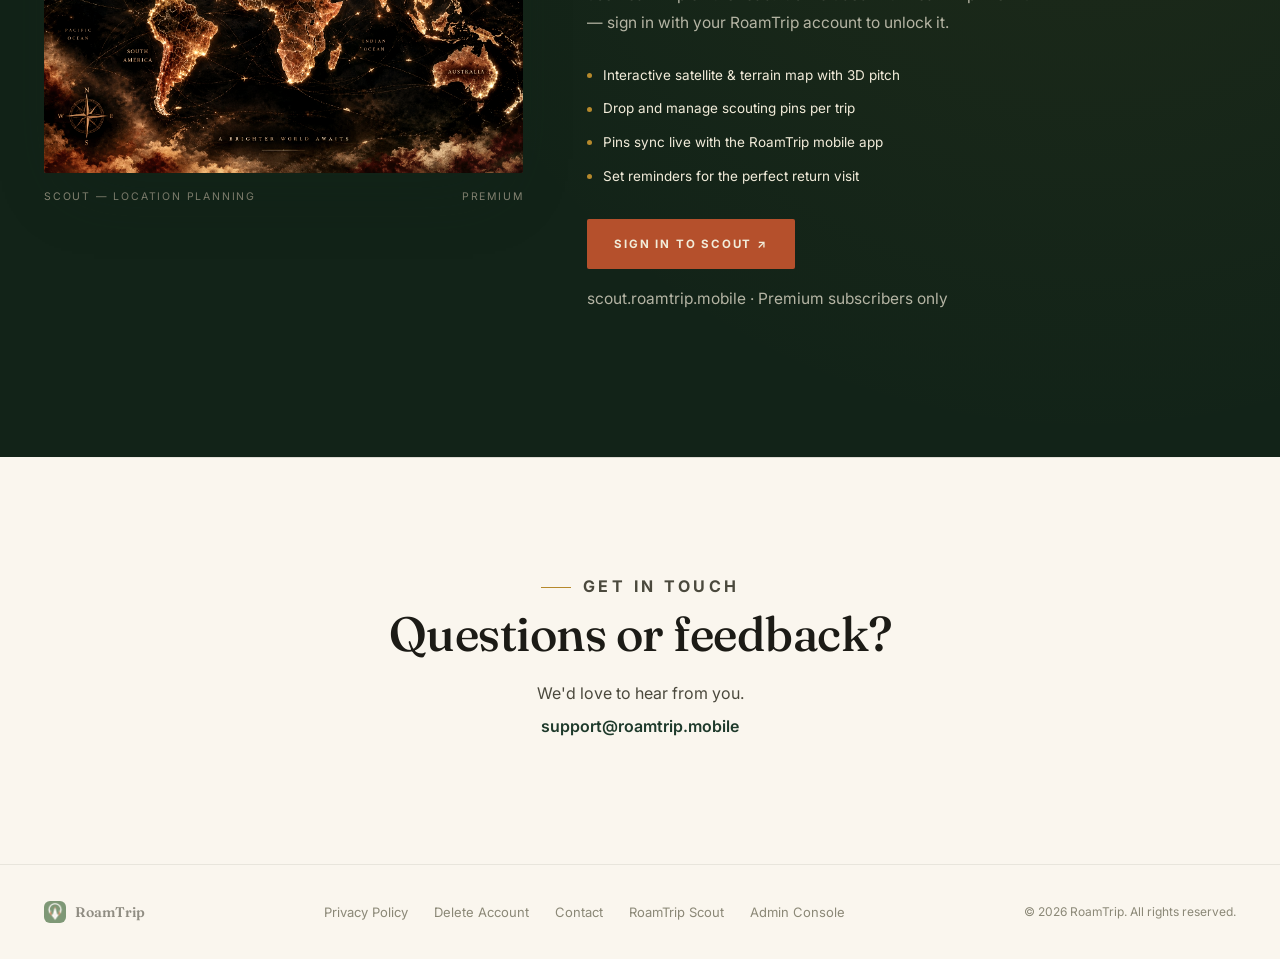
==== commit ac7b3a36: "Redesign landing page: editorial travel-mag aesthetic, fix Scout gating - Full visual overhaul: ligh" ====
--- a/index.html
+++ b/index.html
@@ -4,34 +4,56 @@
   <meta charset="UTF-8" />
   <meta name="viewport" content="width=device-width, initial-scale=1.0" />
   <title>RoamTrip — Travel Intelligence for Modern Explorers</title>
-  <meta name="description" content="RoamTrip gives you real-time safety scores, flight tracking, VibeFrame photography guidance, a secure document vault, and smart spend tracking — all in one travel app." />
+  <meta name="description" content="RoamTrip gives you real-time safety scores, flight tracking, RT-Frame photography guidance, a secure document vault, and smart spend tracking — all in one travel app." />
   <link rel="preconnect" href="https://fonts.googleapis.com" />
   <link rel="preconnect" href="https://fonts.gstatic.com" crossorigin />
-  <link href="https://fonts.googleapis.com/css2?family=Inter:wght@300;400;500;600;700;800;900&display=swap" rel="stylesheet" />
+  <link href="https://fonts.googleapis.com/css2?family=Fraunces:ital,wght@0,400;0,500;0,600;0,700;0,900;1,500;1,600&family=Inter:wght@300;400;500;600;700;800&display=swap" rel="stylesheet" />
   <style>
     *, *::before, *::after { box-sizing: border-box; margin: 0; padding: 0; }
 
     :root {
-      --bg: #000814;
-      --surface: #0d1b2a;
-      --surface2: #112031;
-      --green: #2D6A4F;
-      --green-light: #40916C;
-      --orange: #E07B39;
-      --text: #F0F4F8;
-      --muted: #8A9BB0;
-      --border: rgba(255,255,255,0.08);
+      --paper: #FAF6EE;
+      --card: #FFFFFF;
+      --ink: #1C1B16;
+      --ink-soft: #4B493D;
+      --muted: #8B8877;
+      --forest: #1E3A2B;
+      --forest-deep: #122318;
+      --cream: #F2ECDA;
+      --cream-soft: rgba(242,236,218,0.72);
+      --rust: #B5502C;
+      --rust-deep: #8C3B1F;
+      --gold: #B6892C;
+      --gold-soft: rgba(182,137,44,0.14);
+      --border: rgba(28,27,22,0.13);
+      --border-soft: rgba(28,27,22,0.08);
     }
 
     html { scroll-behavior: smooth; }
 
     body {
       font-family: 'Inter', -apple-system, BlinkMacSystemFont, sans-serif;
-      background: var(--bg);
-      color: var(--text);
+      background: var(--paper);
+      color: var(--ink);
       line-height: 1.6;
       -webkit-font-smoothing: antialiased;
-    }
+      overflow-x: hidden;
+      position: relative;
+    }
+
+    /* Global film grain overlay */
+    body::after {
+      content: '';
+      position: fixed;
+      inset: 0;
+      pointer-events: none;
+      z-index: 999;
+      opacity: 0.045;
+      mix-blend-mode: multiply;
+      background-image: url("data:image/svg+xml;utf8,<svg xmlns='http://www.w3.org/2000/svg' width='140' height='140'><filter id='n'><feTurbulence type='fractalNoise' baseFrequency='0.85' numOctaves='2' stitchTiles='stitch'/></filter><rect width='100%25' height='100%25' filter='url(%23n)'/></svg>");
+    }
+
+    .serif { font-family: 'Fraunces', Georgia, serif; }
 
     /* NAV */
     nav {
@@ -41,345 +63,509 @@
       display: flex;
       align-items: center;
       justify-content: space-between;
-      padding: 20px 40px;
-      background: rgba(0,8,20,0.85);
-      backdrop-filter: blur(12px);
-      border-bottom: 1px solid var(--border);
+      gap: 16px;
+      padding: 22px 44px;
+      background: rgba(250,246,238,0.9);
+      backdrop-filter: blur(10px);
+      border-bottom: 1px solid var(--border-soft);
     }
 
     .nav-logo {
       display: flex;
       align-items: center;
+      gap: 11px;
       text-decoration: none;
-    }
-
-    .nav-logo img {
-      height: 28px;
-      width: auto;
-      filter: brightness(0) invert(1);
-      opacity: 0.92;
+      flex-shrink: 0;
+    }
+
+    .nav-logo .mark {
+      width: 32px;
+      height: 32px;
+      border-radius: 9px;
+      display: block;
+    }
+
+    .nav-logo .wordmark {
+      font-family: 'Fraunces', Georgia, serif;
+      font-size: 18px;
+      font-weight: 600;
+      letter-spacing: -0.3px;
+      color: var(--ink);
     }
 
     .nav-links {
       display: flex;
-      gap: 32px;
+      align-items: center;
+      gap: 34px;
       list-style: none;
     }
 
     .nav-links a {
-      color: var(--muted);
+      color: var(--ink-soft);
       text-decoration: none;
-      font-size: 13px;
-      font-weight: 500;
-      letter-spacing: 1px;
+      font-size: 11.5px;
+      font-weight: 600;
+      letter-spacing: 1.8px;
       text-transform: uppercase;
       transition: color 0.2s;
-    }
-
-    .nav-links a:hover { color: var(--text); }
-
-    .nav-scout {
+      white-space: nowrap;
+    }
+
+    .nav-links a:hover { color: var(--forest); }
+
+    .nav-actions {
+      display: flex;
+      align-items: center;
+      gap: 10px;
+      flex-shrink: 0;
+    }
+
+    .nav-pill {
       display: inline-flex;
       align-items: center;
-      gap: 7px;
-      padding: 9px 18px;
-      border: 1px solid rgba(224,123,57,0.4);
-      border-radius: 4px;
-      color: var(--orange);
+      gap: 6px;
+      padding: 8px 15px;
+      border: 1px solid var(--border);
+      border-radius: 2px;
+      color: var(--ink-soft);
       text-decoration: none;
-      font-size: 12px;
+      font-size: 10.5px;
       font-weight: 700;
-      letter-spacing: 1px;
+      letter-spacing: 1.2px;
       text-transform: uppercase;
       transition: all 0.2s;
       white-space: nowrap;
     }
 
-    .nav-scout:hover {
-      background: rgba(224,123,57,0.1);
-      border-color: var(--orange);
+    .nav-pill:hover {
+      border-color: var(--gold);
+      color: var(--gold);
+    }
+
+    .nav-pill.admin {
+      color: var(--muted);
+      opacity: 0.75;
+    }
+
+    .nav-pill.admin:hover {
+      color: var(--forest);
+      border-color: var(--forest);
+      opacity: 1;
     }
 
     /* HERO */
     .hero {
-      min-height: 100vh;
-      display: flex;
-      flex-direction: column;
-      align-items: center;
-      justify-content: center;
-      text-align: center;
-      padding: 120px 24px 80px;
-      position: relative;
-      overflow: hidden;
-    }
-
-    .hero::before {
-      content: '';
-      position: absolute;
-      top: -200px; left: 50%;
-      transform: translateX(-50%);
-      width: 800px; height: 800px;
-      background: radial-gradient(circle, rgba(45,106,79,0.18) 0%, transparent 70%);
-      pointer-events: none;
-    }
-
-    /* Topo SVG decorative layer */
-    .hero-topo {
-      position: absolute;
-      inset: 0;
-      pointer-events: none;
-      overflow: hidden;
-    }
-
-    /* Logo block in hero */
-    .hero-brand {
-      position: relative;
-      display: flex;
-      flex-direction: column;
-      align-items: center;
-      margin-bottom: 40px;
-    }
-
-    .hero-logo {
-      height: 52px;
-      width: auto;
-      filter: brightness(0) invert(1);
-      margin-bottom: 12px;
-    }
-
-    .hero-tagline {
-      font-size: 13px;
-      font-weight: 500;
-      letter-spacing: 0.5px;
-      color: rgba(255,255,255,0.38);
+      padding: 172px 44px 104px;
+      max-width: 1240px;
+      margin: 0 auto;
+      display: grid;
+      grid-template-columns: 1fr 0.92fr;
+      gap: 72px;
+      align-items: center;
     }
 
     .hero-eyebrow {
+      display: flex;
+      align-items: center;
+      gap: 12px;
       font-size: 11px;
       font-weight: 700;
-      letter-spacing: 4px;
-      color: var(--orange);
+      letter-spacing: 3.5px;
+      color: var(--gold);
       text-transform: uppercase;
-      margin-bottom: 24px;
+      margin-bottom: 28px;
+    }
+
+    .hero-eyebrow::before {
+      content: '';
+      width: 30px;
+      height: 1px;
+      background: var(--gold);
     }
 
     .hero h1 {
-      font-size: clamp(42px, 8vw, 80px);
-      font-weight: 900;
+      font-family: 'Fraunces', Georgia, serif;
+      font-size: clamp(44px, 5.8vw, 78px);
+      font-weight: 500;
       letter-spacing: -1px;
-      line-height: 1.05;
-      margin-bottom: 24px;
+      line-height: 1.02;
+      margin-bottom: 28px;
+      color: var(--ink);
     }
 
     .hero h1 em {
-      font-style: normal;
-      color: var(--green-light);
+      font-style: italic;
+      font-weight: 500;
+      color: var(--forest);
     }
 
     .hero-sub {
-      font-size: clamp(16px, 2.5vw, 20px);
-      color: var(--muted);
-      max-width: 560px;
-      margin: 0 auto 48px;
+      font-size: 17px;
+      color: var(--ink-soft);
+      max-width: 480px;
+      margin: 0 0 42px;
       font-weight: 400;
-      line-height: 1.7;
+      line-height: 1.8;
     }
 
     .cta-group {
       display: flex;
-      gap: 16px;
+      gap: 14px;
       flex-wrap: wrap;
-      justify-content: center;
+      margin-bottom: 20px;
     }
 
     .btn {
       display: inline-flex;
       align-items: center;
       gap: 10px;
-      padding: 16px 32px;
-      border-radius: 4px;
-      font-size: 13px;
+      padding: 15px 26px;
+      border-radius: 2px;
+      font-size: 11.5px;
       font-weight: 700;
-      letter-spacing: 2px;
+      letter-spacing: 1.8px;
       text-transform: uppercase;
       text-decoration: none;
       transition: all 0.2s;
       cursor: pointer;
-      border: none;
+      border: 1px solid transparent;
     }
 
     .btn-primary {
-      background: var(--orange);
-      color: #fff;
+      background: var(--rust);
+      color: var(--cream);
     }
 
     .btn-primary:hover {
-      background: #c96d2f;
+      background: var(--rust-deep);
       transform: translateY(-1px);
     }
 
     .btn-outline {
       background: transparent;
-      color: var(--muted);
-      border: 1px solid var(--border);
+      color: var(--ink);
+      border-color: var(--border);
     }
 
     .btn-outline:hover {
-      border-color: rgba(255,255,255,0.2);
-      color: var(--text);
-    }
-
-    .coming-soon {
-      font-size: 10px;
-      font-weight: 600;
+      border-color: var(--forest);
+      color: var(--forest);
+      transform: translateY(-1px);
+    }
+
+    .status-pill {
+      font-size: 9px;
+      font-weight: 700;
       letter-spacing: 1px;
-      background: rgba(255,255,255,0.08);
+      background: rgba(28,27,22,0.08);
+      color: var(--ink-soft);
       padding: 3px 8px;
       border-radius: 20px;
     }
 
-    /* STAT BAR */
+    .btn-primary .status-pill {
+      background: rgba(242,236,218,0.25);
+      color: var(--cream);
+    }
+
+    .hero-note {
+      font-size: 12px;
+      color: var(--muted);
+      letter-spacing: 0.3px;
+    }
+
+    /* Photo frame — bleach-bypass duotone treatment, forest/rust tint */
+    .photo-frame {
+      position: relative;
+      border-radius: 2px;
+      overflow: hidden;
+      aspect-ratio: 6 / 5;
+      background: linear-gradient(150deg, #cdbb98 0%, #a4805a 30%, #5d4536 58%, #23281f 100%);
+      box-shadow: 0 36px 64px -28px rgba(18,35,24,0.4);
+    }
+
+    .photo-frame.wide { aspect-ratio: 16 / 11; }
+
+    .photo-frame img.bleach-photo {
+      width: 100%;
+      height: 100%;
+      object-fit: cover;
+      display: block;
+      filter: grayscale(0.22) contrast(1.3) saturate(0.8) sepia(0.05) brightness(1.02);
+    }
+
+    .photo-frame::before {
+      content: '';
+      position: absolute;
+      inset: 0;
+      background-image: url("data:image/svg+xml;utf8,<svg xmlns='http://www.w3.org/2000/svg' width='120' height='120'><filter id='n'><feTurbulence type='fractalNoise' baseFrequency='0.9' numOctaves='2' stitchTiles='stitch'/></filter><rect width='100%25' height='100%25' filter='url(%23n)'/></svg>");
+      opacity: 0.22;
+      mix-blend-mode: overlay;
+      pointer-events: none;
+    }
+
+    .photo-frame::after {
+      content: '';
+      position: absolute;
+      inset: 0;
+      background: linear-gradient(155deg, rgba(30,58,43,0.38), rgba(181,80,44,0.22) 55%, rgba(18,35,24,0.4));
+      mix-blend-mode: color;
+      pointer-events: none;
+    }
+
+    .photo-caption {
+      margin-top: 16px;
+      font-size: 10.5px;
+      letter-spacing: 1.8px;
+      text-transform: uppercase;
+      color: var(--muted);
+      display: flex;
+      justify-content: space-between;
+    }
+
+    /* STAT BAR — full-bleed forest band */
     .stat-bar {
       display: flex;
       justify-content: center;
-      gap: 60px;
-      padding: 48px 24px;
-      border-top: 1px solid var(--border);
-      border-bottom: 1px solid var(--border);
+      gap: 72px;
+      padding: 56px 24px;
       flex-wrap: wrap;
+      background: var(--forest-deep);
+      background-image: radial-gradient(circle at 20% 20%, rgba(255,255,255,0.03), transparent 55%);
     }
 
     .stat { text-align: center; }
     .stat-value {
-      font-size: 32px;
-      font-weight: 900;
-      color: var(--text);
+      font-family: 'Fraunces', Georgia, serif;
+      font-size: 36px;
+      font-weight: 500;
+      color: var(--cream);
       letter-spacing: -1px;
     }
-    .stat-value span { color: var(--green-light); }
+    .stat-value span { color: var(--gold); font-style: italic; }
     .stat-label {
-      font-size: 11px;
-      color: var(--muted);
-      letter-spacing: 2px;
+      font-size: 10px;
+      color: rgba(242,236,218,0.55);
+      letter-spacing: 2.2px;
       text-transform: uppercase;
-      margin-top: 4px;
-    }
-
-    /* FEATURES */
+      margin-top: 8px;
+      font-weight: 600;
+    }
+
+    /* SECTION SHARED */
     .section {
-      padding: 100px 24px;
-      max-width: 1100px;
+      padding: 116px 44px;
+      max-width: 1240px;
       margin: 0 auto;
     }
 
     .section-label {
+      display: flex;
+      align-items: center;
+      gap: 12px;
       font-size: 11px;
       font-weight: 700;
-      letter-spacing: 4px;
-      color: var(--orange);
+      letter-spacing: 3.5px;
+      color: var(--gold);
       text-transform: uppercase;
-      margin-bottom: 16px;
+      margin-bottom: 20px;
+    }
+
+    .section-label::before {
+      content: '';
+      width: 30px;
+      height: 1px;
+      background: var(--gold);
     }
 
     .section-title {
-      font-size: clamp(28px, 5vw, 44px);
-      font-weight: 900;
+      font-family: 'Fraunces', Georgia, serif;
+      font-size: clamp(30px, 4.2vw, 48px);
+      font-weight: 500;
       letter-spacing: -0.5px;
       line-height: 1.1;
-      margin-bottom: 16px;
-    }
+      margin-bottom: 20px;
+      color: var(--ink);
+    }
+
+    .section-title em { font-style: italic; color: var(--forest); font-weight: 500; }
 
     .section-sub {
-      font-size: 17px;
-      color: var(--muted);
+      font-size: 16px;
+      color: var(--ink-soft);
       max-width: 540px;
-      line-height: 1.7;
-      margin-bottom: 64px;
+      line-height: 1.8;
+      margin-bottom: 68px;
+    }
+
+    /* FEATURE CATEGORIES */
+    .feature-category {
+      margin-bottom: 80px;
+    }
+
+    .feature-category:last-child {
+      margin-bottom: 0;
+    }
+
+    .category-heading {
+      display: flex;
+      align-items: baseline;
+      gap: 18px;
+      margin-bottom: 34px;
+    }
+
+    .category-heading h3 {
+      font-family: 'Fraunces', Georgia, serif;
+      font-size: 21px;
+      font-weight: 500;
+      font-style: italic;
+      color: var(--forest);
+    }
+
+    .category-heading .category-line {
+      flex: 1;
+      height: 1px;
+      background: var(--border);
     }
 
     .features-grid {
       display: grid;
-      grid-template-columns: repeat(auto-fit, minmax(300px, 1fr));
-      gap: 24px;
-    }
-
-    .feature-card {
-      background: var(--surface);
-      border: 1px solid var(--border);
-      border-radius: 8px;
-      padding: 36px 32px;
-      transition: border-color 0.2s, transform 0.2s;
-    }
-
-    .feature-card:hover {
-      border-color: rgba(255,255,255,0.15);
-      transform: translateY(-2px);
-    }
-
-    .feature-icon {
-      width: 44px;
-      height: 44px;
-      border-radius: 8px;
-      display: flex;
-      align-items: center;
-      justify-content: center;
-      margin-bottom: 20px;
-      font-size: 20px;
-    }
-
-    .feature-card h3 {
-      font-size: 16px;
-      font-weight: 800;
-      letter-spacing: 1px;
-      text-transform: uppercase;
-      margin-bottom: 10px;
-      color: var(--text);
+      grid-template-columns: repeat(auto-fit, minmax(280px, 1fr));
+      column-gap: 60px;
+      row-gap: 48px;
+    }
+
+    .feature-num {
+      display: block;
+      font-family: 'Fraunces', Georgia, serif;
+      font-style: italic;
+      font-size: 14px;
+      color: var(--gold);
+      margin-bottom: 14px;
+      letter-spacing: 0.5px;
+    }
+
+    .feature-card h4 {
+      font-family: 'Fraunces', Georgia, serif;
+      font-size: 18px;
+      font-weight: 500;
+      margin-bottom: 9px;
+      color: var(--ink);
     }
 
     .feature-card p {
-      font-size: 14px;
-      color: var(--muted);
-      line-height: 1.7;
-    }
-
-    .tag {
-      display: inline-block;
-      font-size: 9px;
-      font-weight: 700;
-      letter-spacing: 1.5px;
-      text-transform: uppercase;
-      padding: 4px 10px;
-      border-radius: 20px;
-      margin-top: 16px;
-    }
-
-    .tag-green { background: rgba(45,106,79,0.25); color: var(--green-light); }
-    .tag-orange { background: rgba(224,123,57,0.2); color: var(--orange); }
-    .tag-blue { background: rgba(59,130,246,0.15); color: #60a5fa; }
-    .tag-purple { background: rgba(139,92,246,0.15); color: #a78bfa; }
+      font-size: 13.5px;
+      color: var(--ink-soft);
+      line-height: 1.8;
+    }
 
     /* DIVIDER */
     .divider {
       height: 1px;
-      background: var(--border);
-      max-width: 1100px;
+      max-width: 1240px;
       margin: 0 auto;
+      background: linear-gradient(90deg, transparent, var(--border) 20%, var(--border) 80%, transparent);
+    }
+
+    /* SCOUT SECTION — full-bleed forest panel */
+    .scout-section {
+      padding: 116px 44px;
+      background: var(--forest-deep);
+      background-image: radial-gradient(circle at 85% 15%, rgba(182,137,44,0.08), transparent 55%);
+    }
+
+    .scout-panel {
+      max-width: 1240px;
+      margin: 0 auto;
+      display: grid;
+      grid-template-columns: 0.85fr 1.15fr;
+      gap: 64px;
+      align-items: center;
+    }
+
+    .scout-copy .section-label { margin-bottom: 18px; }
+    .scout-copy .section-label::before { background: var(--gold); }
+
+    .scout-copy h2 {
+      font-family: 'Fraunces', Georgia, serif;
+      font-size: clamp(28px, 3.8vw, 42px);
+      font-weight: 500;
+      letter-spacing: -0.5px;
+      line-height: 1.15;
+      margin-bottom: 20px;
+      color: var(--cream);
+    }
+
+    .scout-copy h2 em { font-style: italic; color: var(--gold); font-weight: 500; }
+
+    .scout-copy > p {
+      color: rgba(242,236,218,0.72);
+      font-size: 15.5px;
+      line-height: 1.8;
+      max-width: 460px;
+      margin-bottom: 28px;
+    }
+
+    .scout-gate {
+      display: inline-flex;
+      align-items: center;
+      gap: 8px;
+      font-size: 10.5px;
+      font-weight: 700;
+      letter-spacing: 1.2px;
+      text-transform: uppercase;
+      color: var(--gold);
+      background: rgba(182,137,44,0.14);
+      padding: 7px 13px;
+      border-radius: 20px;
+      margin-bottom: 24px;
+    }
+
+    .scout-features {
+      list-style: none;
+      display: flex;
+      flex-direction: column;
+      gap: 12px;
+      margin-bottom: 32px;
+    }
+
+    .scout-features li {
+      display: flex;
+      align-items: center;
+      gap: 11px;
+      font-size: 13.5px;
+      color: var(--cream);
+    }
+
+    .scout-features li::before {
+      content: '';
+      width: 5px;
+      height: 5px;
+      border-radius: 50%;
+      background: var(--gold);
+      flex-shrink: 0;
+    }
+
+    .scout-cta-label {
+      font-size: 12px;
+      color: rgba(242,236,218,0.5);
+      margin-top: 16px;
     }
 
     /* CONTACT */
     .contact-section {
-      padding: 100px 24px;
+      padding: 116px 44px;
       text-align: center;
     }
 
     .contact-section p {
-      color: var(--muted);
+      color: var(--ink-soft);
       font-size: 16px;
       margin-bottom: 8px;
     }
 
     .contact-section a {
-      color: var(--green-light);
+      color: var(--forest);
       text-decoration: none;
       font-weight: 600;
     }
@@ -388,26 +574,41 @@
 
     /* FOOTER */
     footer {
-      border-top: 1px solid var(--border);
-      padding: 32px 40px;
+      border-top: 1px solid var(--border-soft);
+      padding: 34px 44px;
       display: flex;
       align-items: center;
       justify-content: space-between;
-      flex-wrap: gap;
+      flex-wrap: wrap;
       gap: 16px;
     }
 
+    .footer-logo {
+      display: flex;
+      align-items: center;
+      gap: 9px;
+      opacity: 0.6;
+    }
+
     .footer-logo img {
+      width: 22px;
       height: 22px;
-      width: auto;
-      filter: brightness(0) invert(1);
-      opacity: 0.35;
+      border-radius: 6px;
+      display: block;
+    }
+
+    .footer-logo .wordmark {
+      font-family: 'Fraunces', Georgia, serif;
+      font-size: 14px;
+      font-weight: 600;
+      color: var(--ink-soft);
     }
 
     .footer-links {
       display: flex;
-      gap: 24px;
+      gap: 26px;
       list-style: none;
+      flex-wrap: wrap;
     }
 
     .footer-links a {
@@ -417,17 +618,133 @@
       transition: color 0.2s;
     }
 
-    .footer-links a:hover { color: var(--text); }
+    .footer-links a:hover { color: var(--forest); }
 
     .footer-copy {
       color: var(--muted);
       font-size: 12px;
     }
 
+    /* SCROLL REVEAL */
+    .reveal {
+      opacity: 0;
+      transform: translateY(22px);
+      transition: opacity 0.8s cubic-bezier(.2,.7,.3,1), transform 0.8s cubic-bezier(.2,.7,.3,1);
+    }
+    .reveal.in-view { opacity: 1; transform: translateY(0); }
+
+    .features-grid .feature-card:nth-child(1) { transition-delay: 0.02s; }
+    .features-grid .feature-card:nth-child(2) { transition-delay: 0.10s; }
+    .features-grid .feature-card:nth-child(3) { transition-delay: 0.18s; }
+    .features-grid .feature-card:nth-child(4) { transition-delay: 0.26s; }
+    .features-grid .feature-card:nth-child(5) { transition-delay: 0.34s; }
+    .features-grid .feature-card:nth-child(6) { transition-delay: 0.42s; }
+    .features-grid .feature-card:nth-child(7) { transition-delay: 0.50s; }
+
+    /* TRAIL DIVIDER — walking hiker easter egg */
+    .trail-divider {
+      position: relative;
+      max-width: 1240px;
+      margin: 0 auto;
+      overflow: visible;
+    }
+
+    .trail-divider.seam { height: 0; }
+
+    .hiker {
+      position: absolute;
+      top: -30px;
+      left: -48px;
+      width: 44px;
+      height: 60px;
+      color: var(--gold);
+      opacity: 0;
+      pointer-events: none;
+      filter: drop-shadow(0 2px 3px rgba(18,35,24,0.25));
+    }
+
+    .hiker .pose-photo { opacity: 0; }
+    .hiker .flash { opacity: 0; stroke: var(--cream); }
+
+    .hiker.walk { animation: hiker-cross 5.2s cubic-bezier(.4,.05,.4,.95) 1 forwards; }
+    .hiker.walk .pose-walk { animation: pose-walk-fade 5.2s linear 1 forwards; }
+    .hiker.walk .pose-photo { animation: pose-photo-fade 5.2s linear 1 forwards; }
+    .hiker.walk .flash { animation: flash-blip 5.2s linear 1 forwards; }
+
+    .hiker.reverse { left: auto; right: -48px; }
+    .hiker.reverse.walk { animation-name: hiker-cross-rev; }
+
+    @keyframes hiker-cross {
+      0%   { left: -48px; opacity: 0; transform: translateY(0) rotate(-2deg); }
+      6%   { opacity: 1; }
+      18%  { transform: translateY(-5px) rotate(1deg); }
+      30%  { transform: translateY(0) rotate(-1deg); }
+      38%  { left: 46%; transform: translateY(-3px) rotate(1deg); }
+      50%  { left: 46%; transform: translateY(0) rotate(0deg); }
+      62%  { left: 46%; transform: translateY(-3px) rotate(-1deg); }
+      74%  { transform: translateY(0) rotate(1deg); }
+      86%  { transform: translateY(-5px) rotate(-1deg); }
+      94%  { opacity: 1; }
+      100% { left: calc(100% + 10px); opacity: 0; transform: translateY(0) rotate(2deg); }
+    }
+
+    @keyframes hiker-cross-rev {
+      0%   { right: -48px; opacity: 0; transform: scaleX(-1) translateY(0) rotate(-2deg); }
+      6%   { opacity: 1; }
+      18%  { transform: scaleX(-1) translateY(-5px) rotate(1deg); }
+      30%  { transform: scaleX(-1) translateY(0) rotate(-1deg); }
+      38%  { right: 46%; transform: scaleX(-1) translateY(-3px) rotate(1deg); }
+      50%  { right: 46%; transform: scaleX(-1) translateY(0) rotate(0deg); }
+      62%  { right: 46%; transform: scaleX(-1) translateY(-3px) rotate(-1deg); }
+      74%  { transform: scaleX(-1) translateY(0) rotate(1deg); }
+      86%  { transform: scaleX(-1) translateY(-5px) rotate(-1deg); }
+      94%  { opacity: 1; }
+      100% { right: calc(100% + 10px); opacity: 0; transform: scaleX(-1) translateY(0) rotate(2deg); }
+    }
+
+    @keyframes pose-walk-fade {
+      0%   { opacity: 0; }
+      7%   { opacity: 1; }
+      37%  { opacity: 1; }
+      41%  { opacity: 0; }
+      59%  { opacity: 0; }
+      63%  { opacity: 1; }
+      93%  { opacity: 1; }
+      100% { opacity: 0; }
+    }
+
+    @keyframes pose-photo-fade {
+      0%, 37%   { opacity: 0; }
+      41%, 59%  { opacity: 1; }
+      63%, 100% { opacity: 0; }
+    }
+
+    @keyframes flash-blip {
+      0%, 44%  { opacity: 0; transform: scale(0.4); }
+      47%      { opacity: 0.9; transform: scale(1.15); }
+      52%, 100% { opacity: 0; transform: scale(0.4); }
+    }
+
+    @media (max-width: 980px) {
+      .hero {
+        grid-template-columns: 1fr;
+        padding-top: 150px;
+        text-align: left;
+      }
+      .photo-frame { max-width: 420px; }
+      .scout-panel {
+        grid-template-columns: 1fr;
+      }
+      .scout-panel .photo-frame { order: 2; max-width: 480px; }
+    }
+
     @media (max-width: 640px) {
       nav { padding: 16px 20px; }
       .nav-links { display: none; }
+      .hero { padding: 130px 20px 64px; gap: 44px; }
       .stat-bar { gap: 32px; }
+      .section { padding: 80px 20px; }
+      .scout-section { padding: 80px 20px; }
       footer { flex-direction: column; align-items: flex-start; }
     }
   </style>
@@ -435,76 +752,86 @@
 <body>
 
   <nav>
-    <a href="/" class="nav-logo"><img src="logo.png" alt="RoamTrip" /></a>
+    <a href="/" class="nav-logo">
+      <img src="images/roamtrip-mark.png" class="mark" alt="RoamTrip" />
+      <span class="wordmark">RoamTrip</span>
+    </a>
     <ul class="nav-links">
       <li><a href="#features">Features</a></li>
+      <li><a href="#scout">Scout</a></li>
       <li><a href="#contact">Contact</a></li>
       <li><a href="/privacy.html">Privacy</a></li>
     </ul>
-    <a href="https://scout.roamtrip.mobile" class="nav-scout" target="_blank" rel="noopener">
-      RoamTrip Scout ↗
-    </a>
-    <a href="https://admin.roamtrip.mobile" class="nav-scout" target="_blank" rel="noopener" style="border-color:rgba(88,129,87,0.4);color:#588157;">
-      Admin ↗
-    </a>
+    <div class="nav-actions">
+      <a href="https://scout.roamtrip.mobile" class="nav-pill" target="_blank" rel="noopener">
+        Scout ↗
+      </a>
+      <a href="https://admin.roamtrip.mobile" class="nav-pill admin" target="_blank" rel="noopener">
+        Admin ↗
+      </a>
+    </div>
   </nav>
 
   <!-- HERO -->
   <section class="hero">
-
-    <!-- Topo trail map (mirrors the login screen background) -->
-    <svg class="hero-topo" viewBox="0 0 1440 900" xmlns="http://www.w3.org/2000/svg" preserveAspectRatio="xMidYMid slice">
-      <!-- Contour rings — upper-left cluster -->
-      <path d="M 280 340 C 330 315 385 328 405 368 C 424 406 408 455 375 472 C 338 490 280 476 256 440 C 232 404 232 368 280 340 Z" fill="none" stroke="rgba(255,255,255,0.07)" stroke-width="1"/>
-      <path d="M 276 280 C 355 246 448 264 476 322 C 502 378 480 450 420 480 C 356 512 270 496 220 450 C 170 404 170 325 276 280 Z" fill="none" stroke="rgba(255,255,255,0.055)" stroke-width="1"/>
-      <path d="M 272 210 C 385 166 510 188 548 262 C 584 334 560 428 488 468 C 408 510 290 498 216 444 C 132 388 128 270 272 210 Z" fill="none" stroke="rgba(255,255,255,0.04)" stroke-width="1"/>
-      <path d="M 268 134 C 420 76 578 106 624 198 C 668 288 640 406 552 456 C 456 508 308 500 214 436 C 94 364 88 218 268 134 Z" fill="none" stroke="rgba(255,255,255,0.03)" stroke-width="1"/>
-      <!-- Second contour cluster — right side -->
-      <path d="M 1060 180 C 1110 158 1165 168 1182 200 C 1198 232 1186 268 1156 280 C 1122 294 1072 280 1054 252 C 1036 224 1036 204 1060 180 Z" fill="none" stroke="rgba(255,255,255,0.05)" stroke-width="1"/>
-      <path d="M 1055 138 C 1128 108 1212 124 1235 170 C 1256 214 1238 272 1188 294 C 1134 316 1058 300 1022 260 C 984 218 984 172 1055 138 Z" fill="none" stroke="rgba(255,255,255,0.035)" stroke-width="1"/>
-      <!-- Dashed trail — left cluster winding down -->
-      <path d="M 320 80 C 308 130 318 180 330 220 C 345 268 340 305 322 340 C 304 375 278 392 272 428 C 266 462 280 490 295 520 C 315 558 340 590 360 640 C 382 695 385 750 380 820"
-        fill="none" stroke="rgba(255,255,255,0.14)" stroke-width="1.5" stroke-dasharray="7 5" stroke-linecap="round"/>
-      <!-- Dashed trail — right cluster -->
-      <path d="M 1100 60 C 1088 100 1095 140 1108 168 C 1122 198 1120 225 1108 250 C 1096 274 1075 285 1068 308 C 1060 332 1072 355 1090 380 C 1112 412 1140 438 1160 475"
-        fill="none" stroke="rgba(255,255,255,0.10)" stroke-width="1.5" stroke-dasharray="7 5" stroke-linecap="round"/>
-      <!-- Waypoint markers -->
-      <circle cx="330" cy="220" r="5" fill="none" stroke="rgba(255,255,255,0.18)" stroke-width="1.5"/>
-      <circle cx="330" cy="220" r="2" fill="rgba(255,255,255,0.18)"/>
-      <circle cx="322" cy="340" r="5" fill="none" stroke="rgba(255,255,255,0.16)" stroke-width="1.5"/>
-      <circle cx="322" cy="340" r="2" fill="rgba(255,255,255,0.16)"/>
-      <circle cx="295" cy="520" r="5" fill="none" stroke="rgba(255,255,255,0.14)" stroke-width="1.5"/>
-      <circle cx="295" cy="520" r="2" fill="rgba(255,255,255,0.14)"/>
-      <circle cx="1108" cy="168" r="4" fill="none" stroke="rgba(255,255,255,0.12)" stroke-width="1.5"/>
-      <circle cx="1108" cy="168" r="1.8" fill="rgba(255,255,255,0.12)"/>
-      <!-- Summit crosshairs -->
-      <circle cx="335" cy="385" r="7" fill="none" stroke="rgba(255,255,255,0.12)" stroke-width="1.2"/>
-      <line x1="329" y1="385" x2="341" y2="385" stroke="rgba(255,255,255,0.12)" stroke-width="1"/>
-      <line x1="335" y1="379" x2="335" y2="391" stroke="rgba(255,255,255,0.12)" stroke-width="1"/>
-    </svg>
-
-    <!-- Brand block -->
-    <div class="hero-brand">
-      <img src="logo.png" alt="RoamTrip" class="hero-logo" />
-      <p class="hero-tagline">Your world. Your route. Your record.</p>
+    <div class="hero-copy">
+      <p class="hero-eyebrow">Travel Intelligence App</p>
+      <h1>Your world.<br /><em>Your route.</em></h1>
+      <p class="hero-sub">
+        Real-time safety scores, flight intelligence, photography timing, a biometric document vault, and smart spend tracking — everything a modern traveller needs, in one app.
+      </p>
+      <div class="cta-group">
+        <a href="https://play.google.com/store/apps/details?id=com.wesmcgregor.roamtripmobile" class="btn btn-primary" target="_blank" rel="noopener">
+          Google Play
+          <span class="status-pill">Available Now</span>
+        </a>
+        <a href="#" class="btn btn-outline">
+          App Store
+          <span class="status-pill">Coming Soon</span>
+        </a>
+      </div>
+      <p class="hero-note">Android live now · iOS in review</p>
     </div>
 
-    <p class="hero-eyebrow">Travel Intelligence App</p>
-    <h1>Your world.<br /><em>Your route.</em></h1>
-    <p class="hero-sub">
-      Real-time safety scores, flight intelligence, photography timing, a biometric document vault, and smart spend tracking — everything a modern traveller needs, in one app.
-    </p>
-    <div class="cta-group">
-      <a href="#" class="btn btn-primary">
-        App Store
-        <span class="coming-soon">Coming Soon</span>
-      </a>
-      <a href="https://play.google.com/store/apps/details?id=com.wesmcgregor.roamtripmobile" class="btn btn-outline">
-        Google Play
-        <span class="coming-soon">Available Now</span>
-      </a>
+    <div>
+      <div class="photo-frame">
+        <img class="bleach-photo" src="images/hero-ridge.jpg" alt="Sunset ridge trail overlooking a lake" />
+      </div>
+      <div class="photo-caption">
+        <span>On the trail — golden hour</span>
+        <span>RT-Frame</span>
+      </div>
     </div>
   </section>
+
+  <div class="trail-divider seam">
+    <svg class="hiker" viewBox="0 0 32 40" fill="none" stroke="currentColor" stroke-width="2" stroke-linecap="round" stroke-linejoin="round">
+      <g class="pose-walk">
+        <circle cx="22" cy="7" r="3.4" />
+        <path d="M20 11 L16 23" />
+        <rect x="9" y="12" width="8" height="12" rx="2.2" />
+        <path d="M18 14 L24 19" />
+        <path d="M16 23 L22 33" />
+        <path d="M22 33 L26 34.5" />
+        <path d="M16 23 L10 32" />
+        <path d="M10 32 L6 33.5" />
+        <path d="M24 19 L27 32" />
+      </g>
+      <g class="pose-photo">
+        <rect x="10" y="13" width="12" height="10" rx="2.2" />
+        <circle cx="16" cy="7" r="3.4" />
+        <path d="M16 11 L16 24" />
+        <path d="M16 24 L12 34" />
+        <path d="M12 34 L8 35.5" />
+        <path d="M16 24 L20 34" />
+        <path d="M20 34 L24 35.5" />
+        <path d="M16 13 L11 7.5" />
+        <path d="M16 13 L21 7.5" />
+        <rect x="10.5" y="4.5" width="11" height="6.5" rx="1.2" />
+        <circle class="flash" cx="16" cy="7.7" r="6" stroke-width="1.4" />
+      </g>
+    </svg>
+  </div>
 
   <!-- STAT BAR -->
   <div class="stat-bar">
@@ -529,103 +856,222 @@
   <!-- FEATURES -->
   <section id="features" class="section">
     <p class="section-label">What's Inside</p>
-    <h2 class="section-title">Built for the way you travel.</h2>
+    <h2 class="section-title">Built for the way <em>you</em> travel.</h2>
     <p class="section-sub">Not another itinerary builder. RoamTrip pulls live data from dozens of sources and surfaces what actually matters, when it matters.</p>
 
-    <div class="features-grid">
-
-      <div class="feature-card">
-        <div class="feature-icon" style="background: rgba(45,106,79,0.2);">🌍</div>
-        <h3>Trip Intelligence</h3>
-        <p>Government-sourced safety scores updated in real time. Weather, air quality, civil unrest, and disaster alerts fused into a single 1–10 risk index. RT-Smart sends a personalised morning briefing at 7am every day of your trip — including nearby events.</p>
-        <span class="tag tag-green">Live Data</span>
+    <!-- Safety & Intelligence -->
+    <div class="feature-category">
+      <div class="category-heading">
+        <h3>Safety &amp; Intelligence</h3>
+        <span class="category-line"></span>
       </div>
-
-      <div class="feature-card">
-        <div class="feature-icon" style="background: rgba(59,130,246,0.15);">✈️</div>
-        <h3>Flight Tracking</h3>
-        <p>Real-time flight status for every leg — outbound, return, and multi-stop. Gate, terminal, and boarding status pulled live. Multi-leg trip cards show all connected flights in a single timeline view.</p>
-        <span class="tag tag-blue">Real-Time</span>
+      <div class="features-grid">
+
+        <div class="feature-card">
+          <span class="feature-num">01</span>
+          <h4>Trip Intelligence</h4>
+          <p>Government-sourced safety scores updated in real time. Weather, air quality, civil unrest, and disaster alerts fused into a single 1–10 risk index.</p>
+        </div>
+
+        <div class="feature-card">
+          <span class="feature-num">02</span>
+          <h4>RT-Smart Briefings</h4>
+          <p>A personalised morning briefing delivered every day of your trip — conditions, alerts, and nearby events, waiting before you wake up.</p>
+        </div>
+
+        <div class="feature-card">
+          <span class="feature-num">03</span>
+          <h4>Flight Tracking</h4>
+          <p>Real-time flight status for every leg — outbound, return, and multi-stop. Gate, terminal, and boarding status on one timeline.</p>
+        </div>
+
+        <div class="feature-card">
+          <span class="feature-num">04</span>
+          <h4>Document Vault</h4>
+          <p>Passports, visas, insurance docs, and PDFs — stored behind Face ID or fingerprint. AI-powered extraction reads your document on import.</p>
+        </div>
+
       </div>
-
-      <div class="feature-card">
-        <div class="feature-icon" style="background: rgba(224,123,57,0.2);">📷</div>
-        <h3>RT-Frame</h3>
-        <p>Know the perfect moment to shoot. Golden hour countdown, blue hour windows, moon phase, and astro conditions for your exact pin location. Equatorial arc overlay, light quality score, and camera recommendations tuned to your gear and shooting style.</p>
-        <span class="tag tag-orange">Photographers</span>
+    </div>
+
+    <!-- Trip Planning & Memories -->
+    <div class="feature-category">
+      <div class="category-heading">
+        <h3>Trip Planning &amp; Memories</h3>
+        <span class="category-line"></span>
       </div>
-
-      <div class="feature-card">
-        <div class="feature-icon" style="background: rgba(139,92,246,0.15);">🔒</div>
-        <h3>Document Vault</h3>
-        <p>Passports, visas, insurance docs, and PDFs — stored behind Face ID or fingerprint. AI-powered extraction reads your document on import. Auto-locks the moment you leave the app.</p>
-        <span class="tag tag-purple">Biometric</span>
+      <div class="features-grid">
+
+        <div class="feature-card">
+          <span class="feature-num">01</span>
+          <h4>Trip Hub</h4>
+          <p>Your full itinerary in one view. Flights, stays, events, and transport in a scrollable day-by-day timeline that fades past events as you go.</p>
+        </div>
+
+        <div class="feature-card">
+          <span class="feature-num">02</span>
+          <h4>Spend Tracking</h4>
+          <p>Log expenses in any currency with live exchange rates built in. Set your home currency once — totals convert automatically, by category.</p>
+        </div>
+
+        <div class="feature-card">
+          <span class="feature-num">03</span>
+          <h4>Trip Journal</h4>
+          <p>Write daily notes and attach photos to any day of your trip. Journal photos appear in your trip gallery automatically.</p>
+        </div>
+
+        <div class="feature-card">
+          <span class="feature-num">04</span>
+          <h4>Past Trip Archive</h4>
+          <p>Every completed trip becomes a permanent record — animated location trail map, day-by-day event sheet, and a full story view.</p>
+        </div>
+
+        <div class="feature-card">
+          <span class="feature-num">05</span>
+          <h4>Dream Trips</h4>
+          <p>Add destinations with no dates — your travel bucket list, inside your itinerary. RT-Smart can analyse and inspire your dreams.</p>
+        </div>
+
+        <div class="feature-card">
+          <span class="feature-num">06</span>
+          <h4>Trip Collaboration</h4>
+          <p>Invite fellow travellers to your trip with a single code. Collaborators view and edit in real time, without touching owner controls.</p>
+        </div>
+
+        <div class="feature-card">
+          <span class="feature-num">07</span>
+          <h4>Trip Book Export</h4>
+          <p>Turn any trip into a print-ready PDF — full itinerary, events, and details laid out and ready to save or share offline.</p>
+        </div>
+
       </div>
-
-      <div class="feature-card">
-        <div class="feature-icon" style="background: rgba(45,106,79,0.2);">💱</div>
-        <h3>Spend Tracking</h3>
-        <p>Log expenses in any currency with live exchange rates built in. Set your home currency once and totals convert automatically. Full spend report by category for each trip.</p>
-        <span class="tag tag-green">Multi-Currency</span>
+    </div>
+
+    <!-- Discover & Capture -->
+    <div class="feature-category">
+      <div class="category-heading">
+        <h3>Discover &amp; Capture</h3>
+        <span class="category-line"></span>
       </div>
-
-      <div class="feature-card">
-        <div class="feature-icon" style="background: rgba(59,130,246,0.15);">🗺️</div>
-        <h3>Trip Hub</h3>
-        <p>Your full itinerary in one view. Flights, stays, events, and transport in a scrollable day-by-day timeline. Swipe through days — past events fade automatically as your trip progresses.</p>
-        <span class="tag tag-blue">Itinerary</span>
+      <div class="features-grid">
+
+        <div class="feature-card">
+          <span class="feature-num">01</span>
+          <h4>RT-Frame</h4>
+          <p>Know the perfect moment to shoot. Golden hour countdown, blue hour windows, moon phase, and astro conditions tuned to your exact pin and gear.</p>
+        </div>
+
+        <div class="feature-card">
+          <span class="feature-num">02</span>
+          <h4>RT-Explore</h4>
+          <p>Point your camera at any place for instant context — restaurants, landmarks, and hidden spots from real-time POI data, plus Wikipedia detail.</p>
+        </div>
+
+        <div class="feature-card">
+          <span class="feature-num">03</span>
+          <h4>Destination Phrases</h4>
+          <p>20 essential phrases in 21 languages per destination. Tap any phrase to hear it spoken aloud — no data connection needed once loaded.</p>
+        </div>
+
       </div>
-
-      <div class="feature-card">
-        <div class="feature-icon" style="background: rgba(224,123,57,0.15);">🔭</div>
-        <h3>RT-Explore</h3>
-        <p>Point your camera at any place and get instant context — restaurants, landmarks, and hidden spots pulled from real-time POI data. Tap a result to see Wikipedia detail, hours, and distance. Discover what's around you, not just what you planned.</p>
-        <span class="tag tag-orange">Discover</span>
+    </div>
+
+  </section>
+
+  <div class="trail-divider">
+    <div class="divider"></div>
+    <svg class="hiker" viewBox="0 0 32 40" fill="none" stroke="currentColor" stroke-width="2" stroke-linecap="round" stroke-linejoin="round">
+      <g class="pose-walk">
+        <circle cx="22" cy="7" r="3.4" />
+        <path d="M20 11 L16 23" />
+        <rect x="9" y="12" width="8" height="12" rx="2.2" />
+        <path d="M18 14 L24 19" />
+        <path d="M16 23 L22 33" />
+        <path d="M22 33 L26 34.5" />
+        <path d="M16 23 L10 32" />
+        <path d="M10 32 L6 33.5" />
+        <path d="M24 19 L27 32" />
+      </g>
+      <g class="pose-photo">
+        <rect x="10" y="13" width="12" height="10" rx="2.2" />
+        <circle cx="16" cy="7" r="3.4" />
+        <path d="M16 11 L16 24" />
+        <path d="M16 24 L12 34" />
+        <path d="M12 34 L8 35.5" />
+        <path d="M16 24 L20 34" />
+        <path d="M20 34 L24 35.5" />
+        <path d="M16 13 L11 7.5" />
+        <path d="M16 13 L21 7.5" />
+        <rect x="10.5" y="4.5" width="11" height="6.5" rx="1.2" />
+        <circle class="flash" cx="16" cy="7.7" r="6" stroke-width="1.4" />
+      </g>
+    </svg>
+  </div>
+
+  <!-- SCOUT -->
+  <section id="scout" class="scout-section">
+    <div class="scout-panel">
+      <div>
+        <div class="photo-frame wide">
+          <img class="bleach-photo" src="images/scout-map.jpg" alt="Illuminated world map" />
+        </div>
+        <div class="photo-caption">
+          <span>Scout — location planning</span>
+          <span>Premium</span>
+        </div>
       </div>
-
-      <div class="feature-card">
-        <div class="feature-icon" style="background: rgba(139,92,246,0.15);">📖</div>
-        <h3>Trip Journal</h3>
-        <p>Write daily notes and attach photos directly to any day of your trip. Photos added to the journal appear in your trip gallery automatically. Your memories, attached to the itinerary that created them.</p>
-        <span class="tag tag-purple">Memories</span>
+      <div class="scout-copy">
+        <p class="section-label">The Companion App</p>
+        <h2>Scout your next shot <em>before</em> you take it.</h2>
+        <span class="scout-gate">Premium · Sign-in Required</span>
+        <p>RoamTrip Scout is our web companion for location scouting and photography planning, built for the same explorers who use RoamTrip on the road. It's included with RoamTrip Premium — sign in with your RoamTrip account to unlock it.</p>
+        <ul class="scout-features">
+          <li>Interactive satellite &amp; terrain map with 3D pitch</li>
+          <li>Drop and manage scouting pins per trip</li>
+          <li>Pins sync live with the RoamTrip mobile app</li>
+          <li>Set reminders for the perfect return visit</li>
+        </ul>
+        <a href="https://scout.roamtrip.mobile" class="btn btn-primary" target="_blank" rel="noopener">
+          Sign In to Scout ↗
+        </a>
+        <p class="scout-cta-label">scout.roamtrip.mobile · Premium subscribers only</p>
       </div>
-
-      <div class="feature-card">
-        <div class="feature-icon" style="background: rgba(45,106,79,0.2);">🗃️</div>
-        <h3>Past Trip Archive</h3>
-        <p>Every completed trip becomes a permanent record — animated location trail map, day-by-day event sheet, and a full story view. Revisit where you went, what you did, and what you captured.</p>
-        <span class="tag tag-green">Archive</span>
-      </div>
-
-      <div class="feature-card">
-        <div class="feature-icon" style="background: rgba(59,130,246,0.15);">💬</div>
-        <h3>Destination Phrases</h3>
-        <p>20 essential phrases in 21 languages for every destination. Tap any phrase to hear it spoken aloud — phonetic pronunciation included. No data connection needed once loaded.</p>
-        <span class="tag tag-blue">21 Languages</span>
-      </div>
-
-      <div class="feature-card">
-        <div class="feature-icon" style="background: rgba(224,123,57,0.2);">✨</div>
-        <h3>Dream Trips</h3>
-        <p>Add destinations with no dates — your travel bucket list, inside your itinerary. RT-Smart can analyse and inspire your dreams. When you're ready to book, convert to a real trip in one tap.</p>
-        <span class="tag tag-orange">RT-Smart</span>
-      </div>
-
-      <div class="feature-card">
-        <div class="feature-icon" style="background: rgba(139,92,246,0.15);">👥</div>
-        <h3>Trip Collaboration</h3>
-        <p>Invite fellow travellers to your trip with a single code. Collaborators can view and edit the itinerary in real time. Owner controls stay separate — guests can contribute without changing what matters.</p>
-        <span class="tag tag-purple">Shared Trips</span>
-      </div>
-
     </div>
   </section>
 
-  <div class="divider"></div>
+  <div class="trail-divider">
+    <div class="divider"></div>
+    <svg class="hiker reverse" viewBox="0 0 32 40" fill="none" stroke="currentColor" stroke-width="2" stroke-linecap="round" stroke-linejoin="round">
+      <g class="pose-walk">
+        <circle cx="22" cy="7" r="3.4" />
+        <path d="M20 11 L16 23" />
+        <rect x="9" y="12" width="8" height="12" rx="2.2" />
+        <path d="M18 14 L24 19" />
+        <path d="M16 23 L22 33" />
+        <path d="M22 33 L26 34.5" />
+        <path d="M16 23 L10 32" />
+        <path d="M10 32 L6 33.5" />
+        <path d="M24 19 L27 32" />
+      </g>
+      <g class="pose-photo">
+        <rect x="10" y="13" width="12" height="10" rx="2.2" />
+        <circle cx="16" cy="7" r="3.4" />
+        <path d="M16 11 L16 24" />
+        <path d="M16 24 L12 34" />
+        <path d="M12 34 L8 35.5" />
+        <path d="M16 24 L20 34" />
+        <path d="M20 34 L24 35.5" />
+        <path d="M16 13 L11 7.5" />
+        <path d="M16 13 L21 7.5" />
+        <rect x="10.5" y="4.5" width="11" height="6.5" rx="1.2" />
+        <circle class="flash" cx="16" cy="7.7" r="6" stroke-width="1.4" />
+      </g>
+    </svg>
+  </div>
 
   <!-- CONTACT -->
   <div id="contact" class="contact-section">
-    <div class="section-label" style="display:inline-block; margin-bottom:16px;">Get in Touch</div>
+    <p class="section-label" style="justify-content:center;">Get in Touch</p>
     <h2 class="section-title" style="margin-bottom:20px;">Questions or feedback?</h2>
     <p>We'd love to hear from you.</p>
     <p><a href="mailto:support@roamtrip.mobile">support@roamtrip.mobile</a></p>
@@ -633,9 +1079,13 @@
 
   <!-- FOOTER -->
   <footer>
-    <span class="footer-logo"><img src="logo.png" alt="RoamTrip" /></span>
+    <span class="footer-logo">
+      <img src="images/roamtrip-mark.png" alt="RoamTrip" />
+      <span class="wordmark">RoamTrip</span>
+    </span>
     <ul class="footer-links">
       <li><a href="/privacy.html">Privacy Policy</a></li>
+      <li><a href="/delete-account.html">Delete Account</a></li>
       <li><a href="#contact">Contact</a></li>
       <li><a href="https://scout.roamtrip.mobile" target="_blank" rel="noopener">RoamTrip Scout</a></li>
       <li><a href="https://admin.roamtrip.mobile" target="_blank" rel="noopener">Admin Console</a></li>
@@ -643,5 +1093,38 @@
     <span class="footer-copy">&copy; 2026 RoamTrip. All rights reserved.</span>
   </footer>
 
+  <script>
+    (function () {
+      var revealSelector = '.feature-card, .category-heading, #features > .section-label, #features > .section-title, #features > .section-sub, .scout-copy > *, .scout-panel > div:first-child';
+      var revealEls = document.querySelectorAll(revealSelector);
+      var revealObserver = new IntersectionObserver(function (entries, obs) {
+        entries.forEach(function (entry) {
+          if (entry.isIntersecting) {
+            entry.target.classList.add('in-view');
+            obs.unobserve(entry.target);
+          }
+        });
+      }, { threshold: 0.15, rootMargin: '0px 0px -40px 0px' });
+
+      revealEls.forEach(function (el) {
+        el.classList.add('reveal');
+        revealObserver.observe(el);
+      });
+
+      var hikerObserver = new IntersectionObserver(function (entries, obs) {
+        entries.forEach(function (entry) {
+          if (entry.isIntersecting) {
+            entry.target.classList.add('walk');
+            obs.unobserve(entry.target);
+          }
+        });
+      }, { threshold: 0.4 });
+
+      document.querySelectorAll('.hiker').forEach(function (hiker) {
+        hikerObserver.observe(hiker);
+      });
+    })();
+  </script>
+
 </body>
 </html>
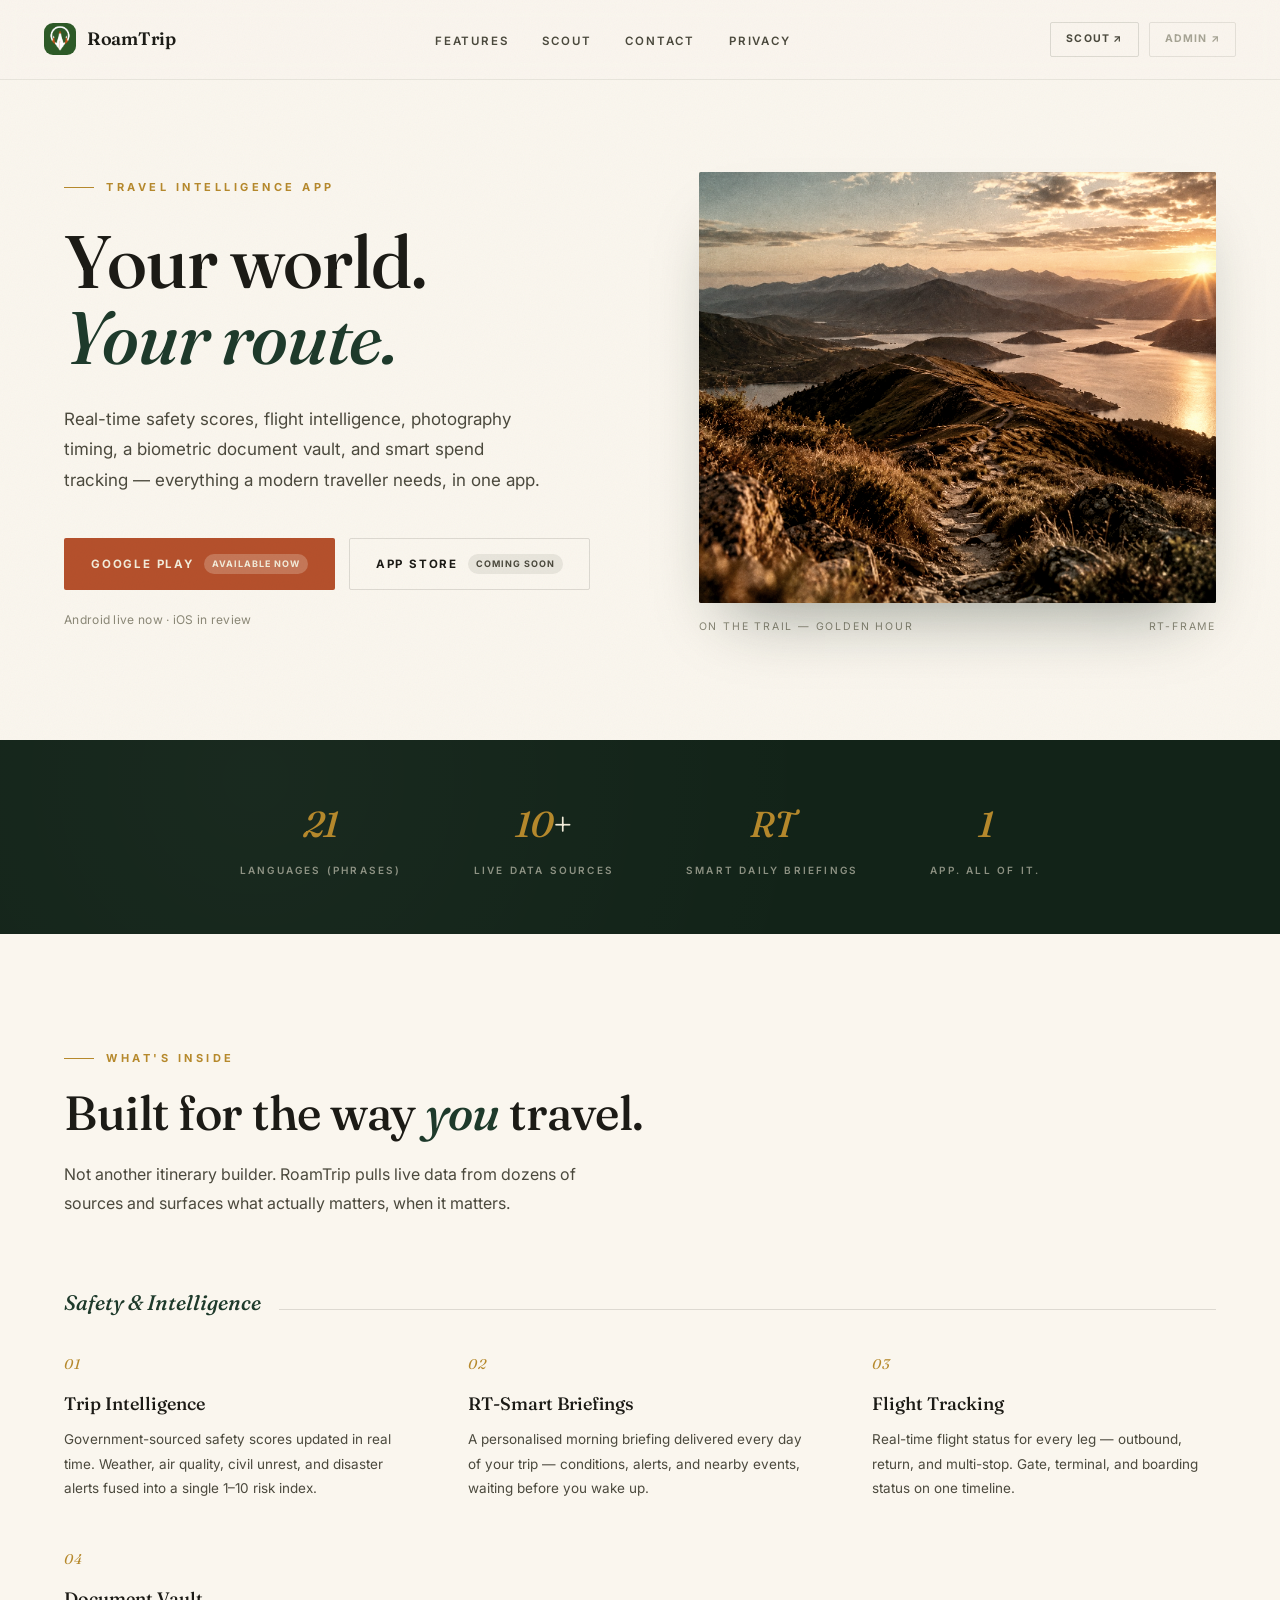
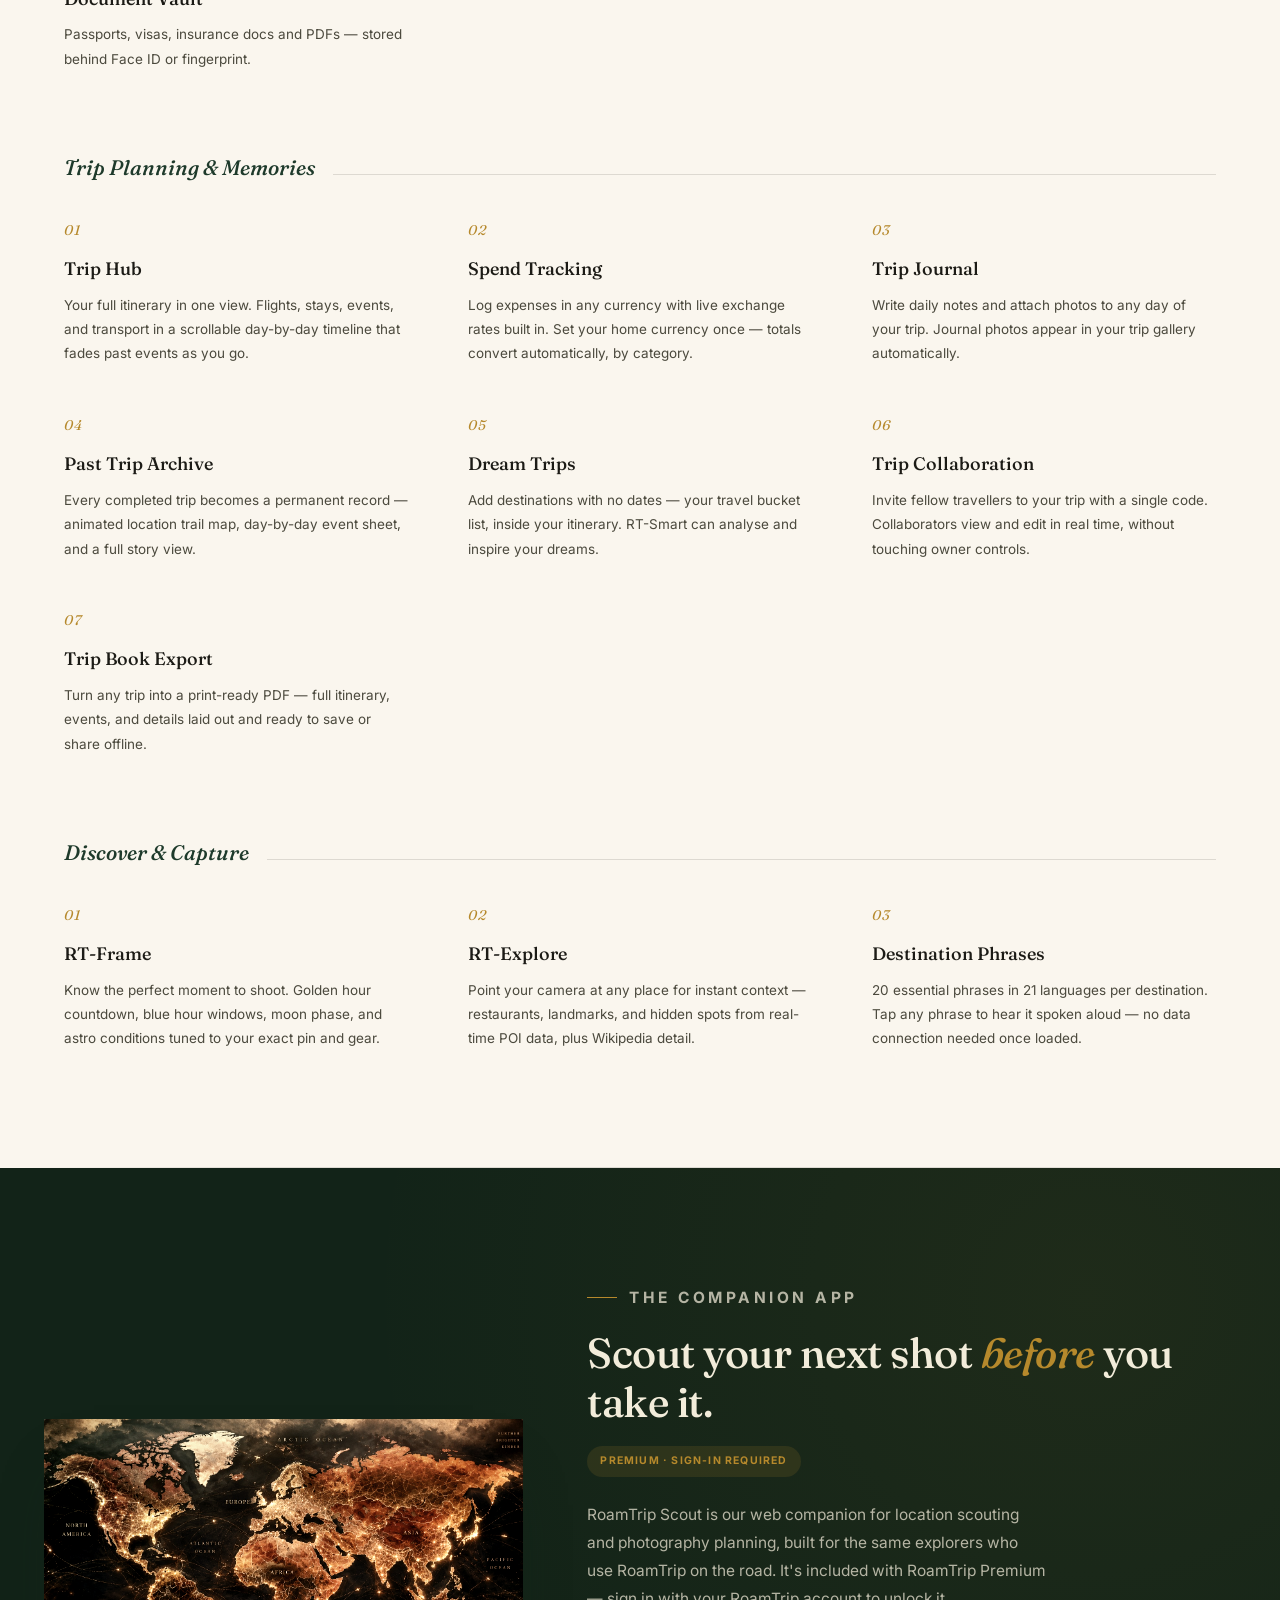
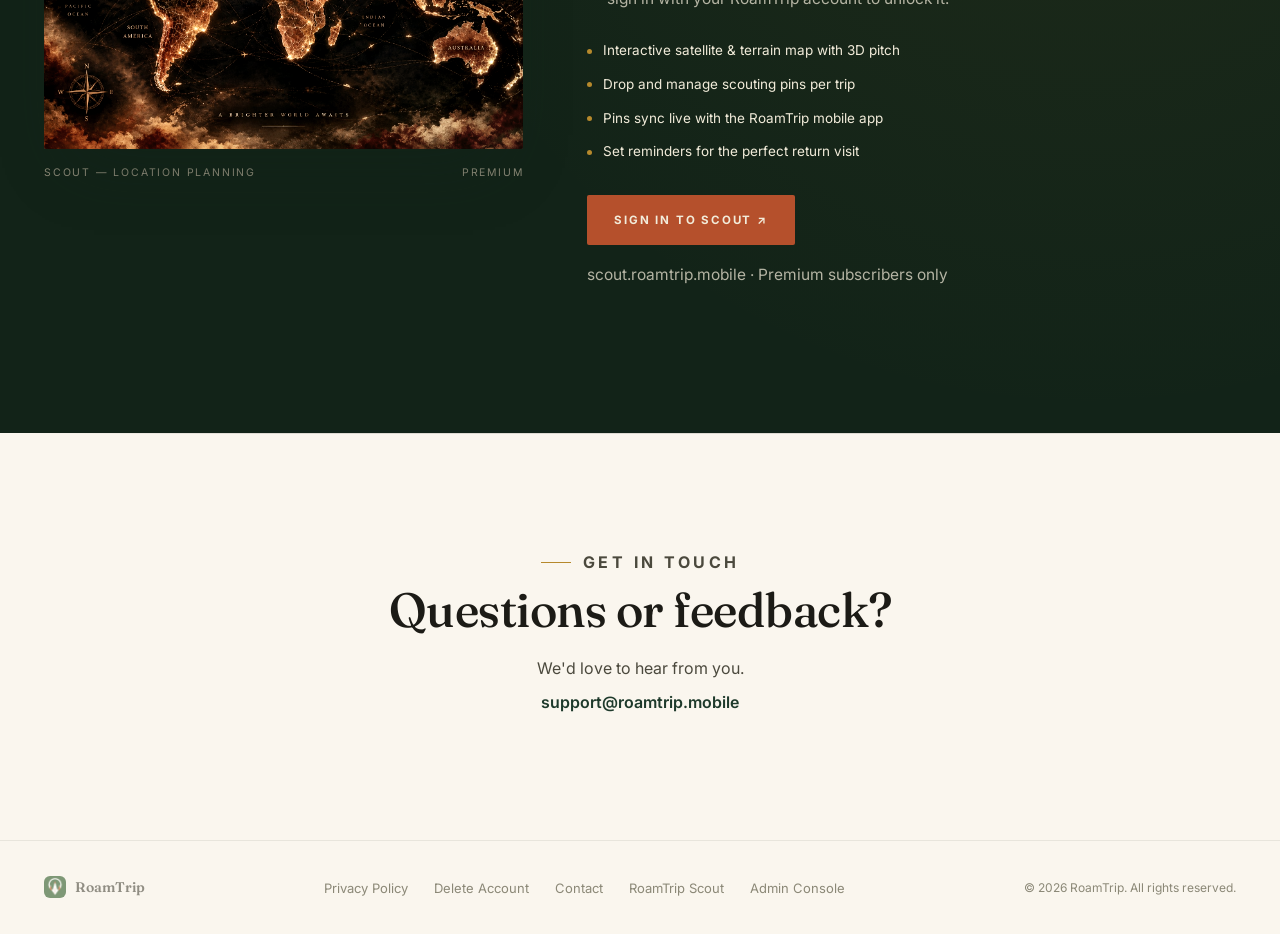
==== commit 68343145: "Remove false AI-extraction claim from vault feature copy extract-booking is an accommodation-PDF par" ====
--- a/index.html
+++ b/index.html
@@ -888,7 +888,7 @@
         <div class="feature-card">
           <span class="feature-num">04</span>
           <h4>Document Vault</h4>
-          <p>Passports, visas, insurance docs, and PDFs — stored behind Face ID or fingerprint. AI-powered extraction reads your document on import.</p>
+          <p>Passports, visas, insurance docs and PDFs — stored behind Face ID or fingerprint.</p>
         </div>
 
       </div>
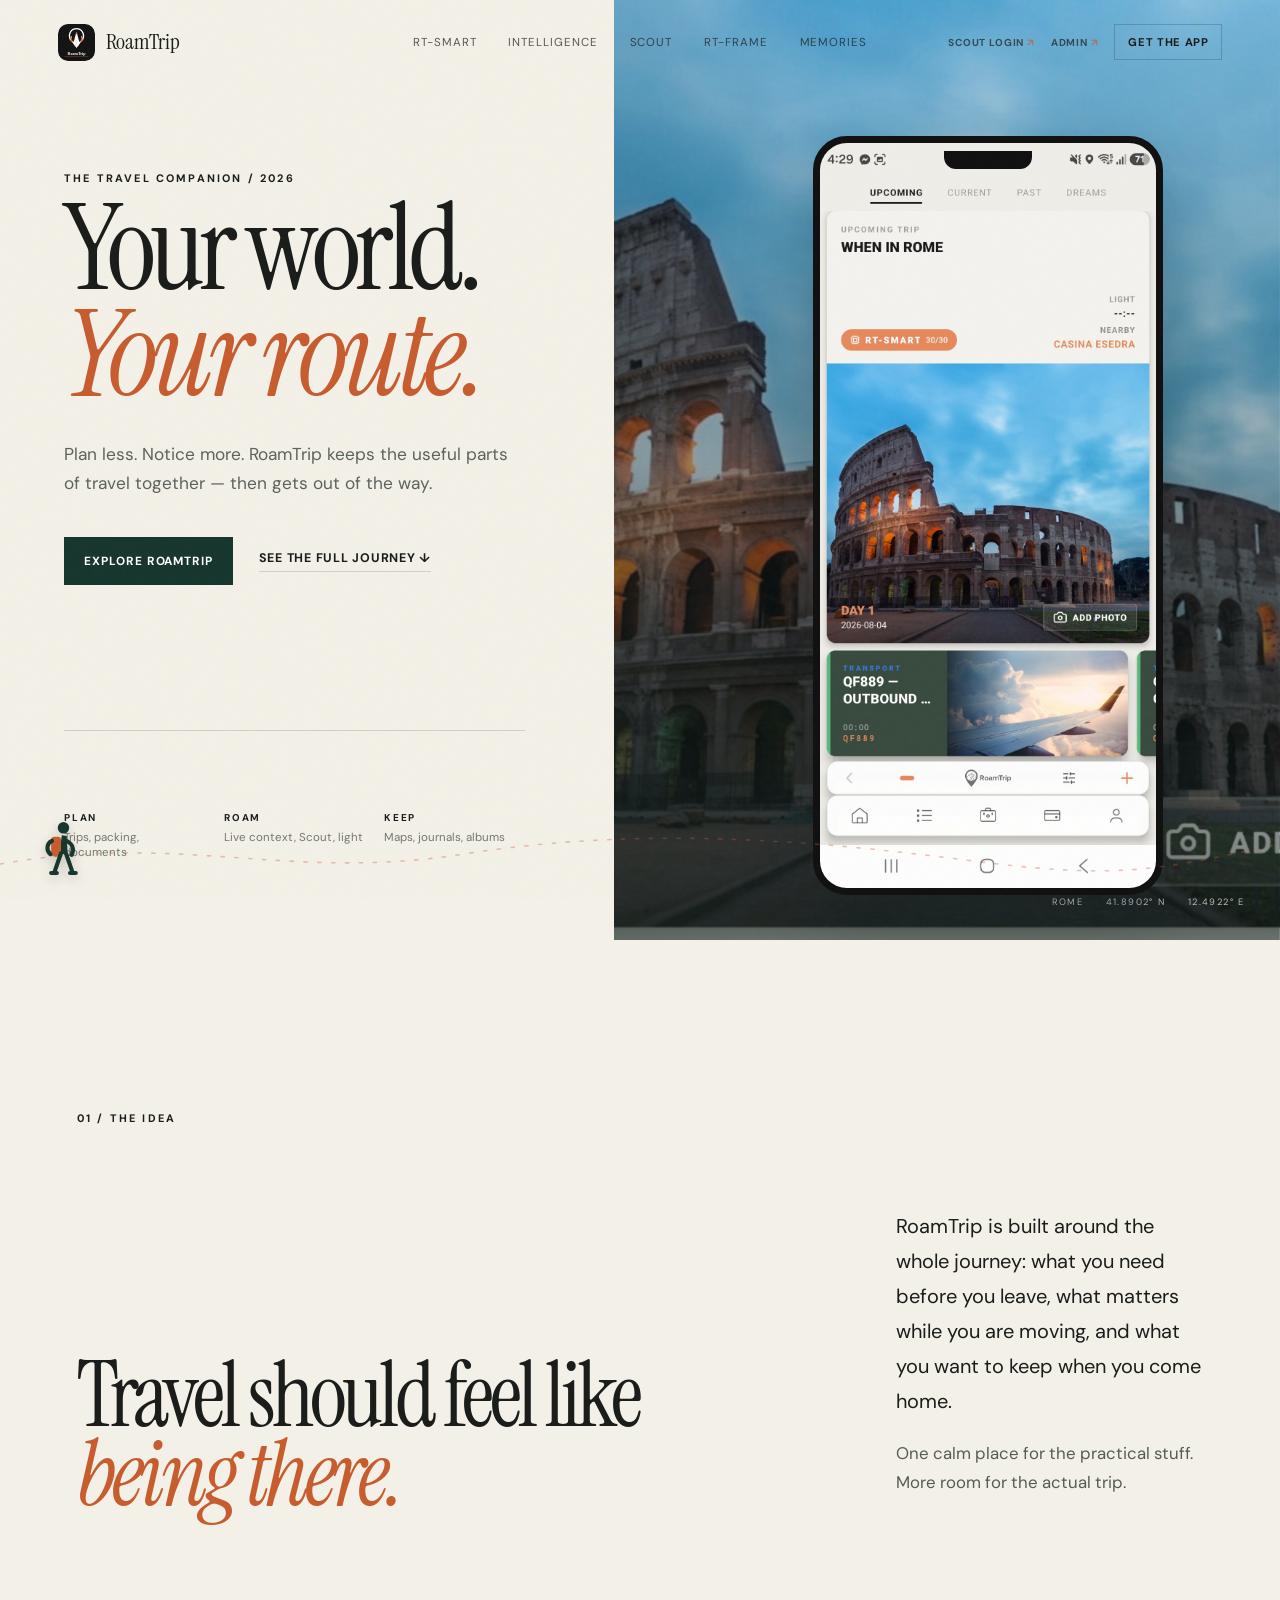
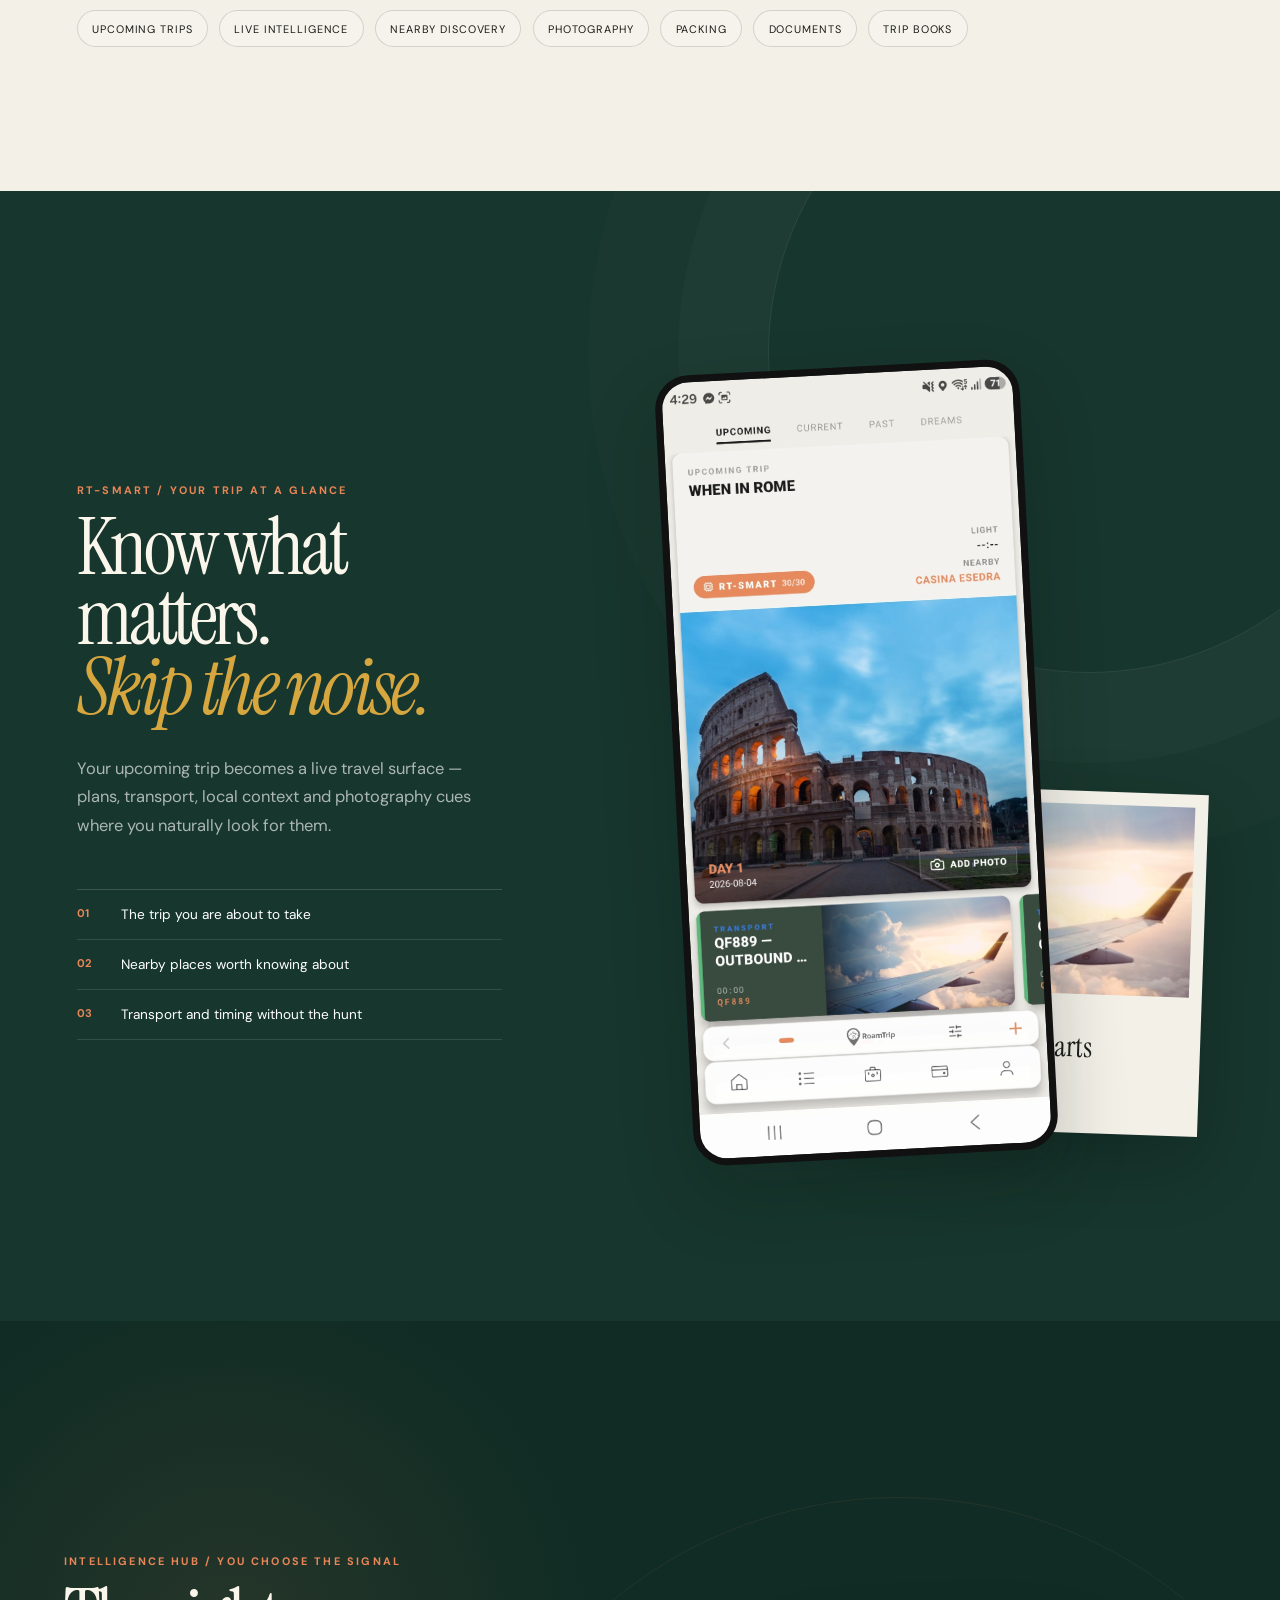
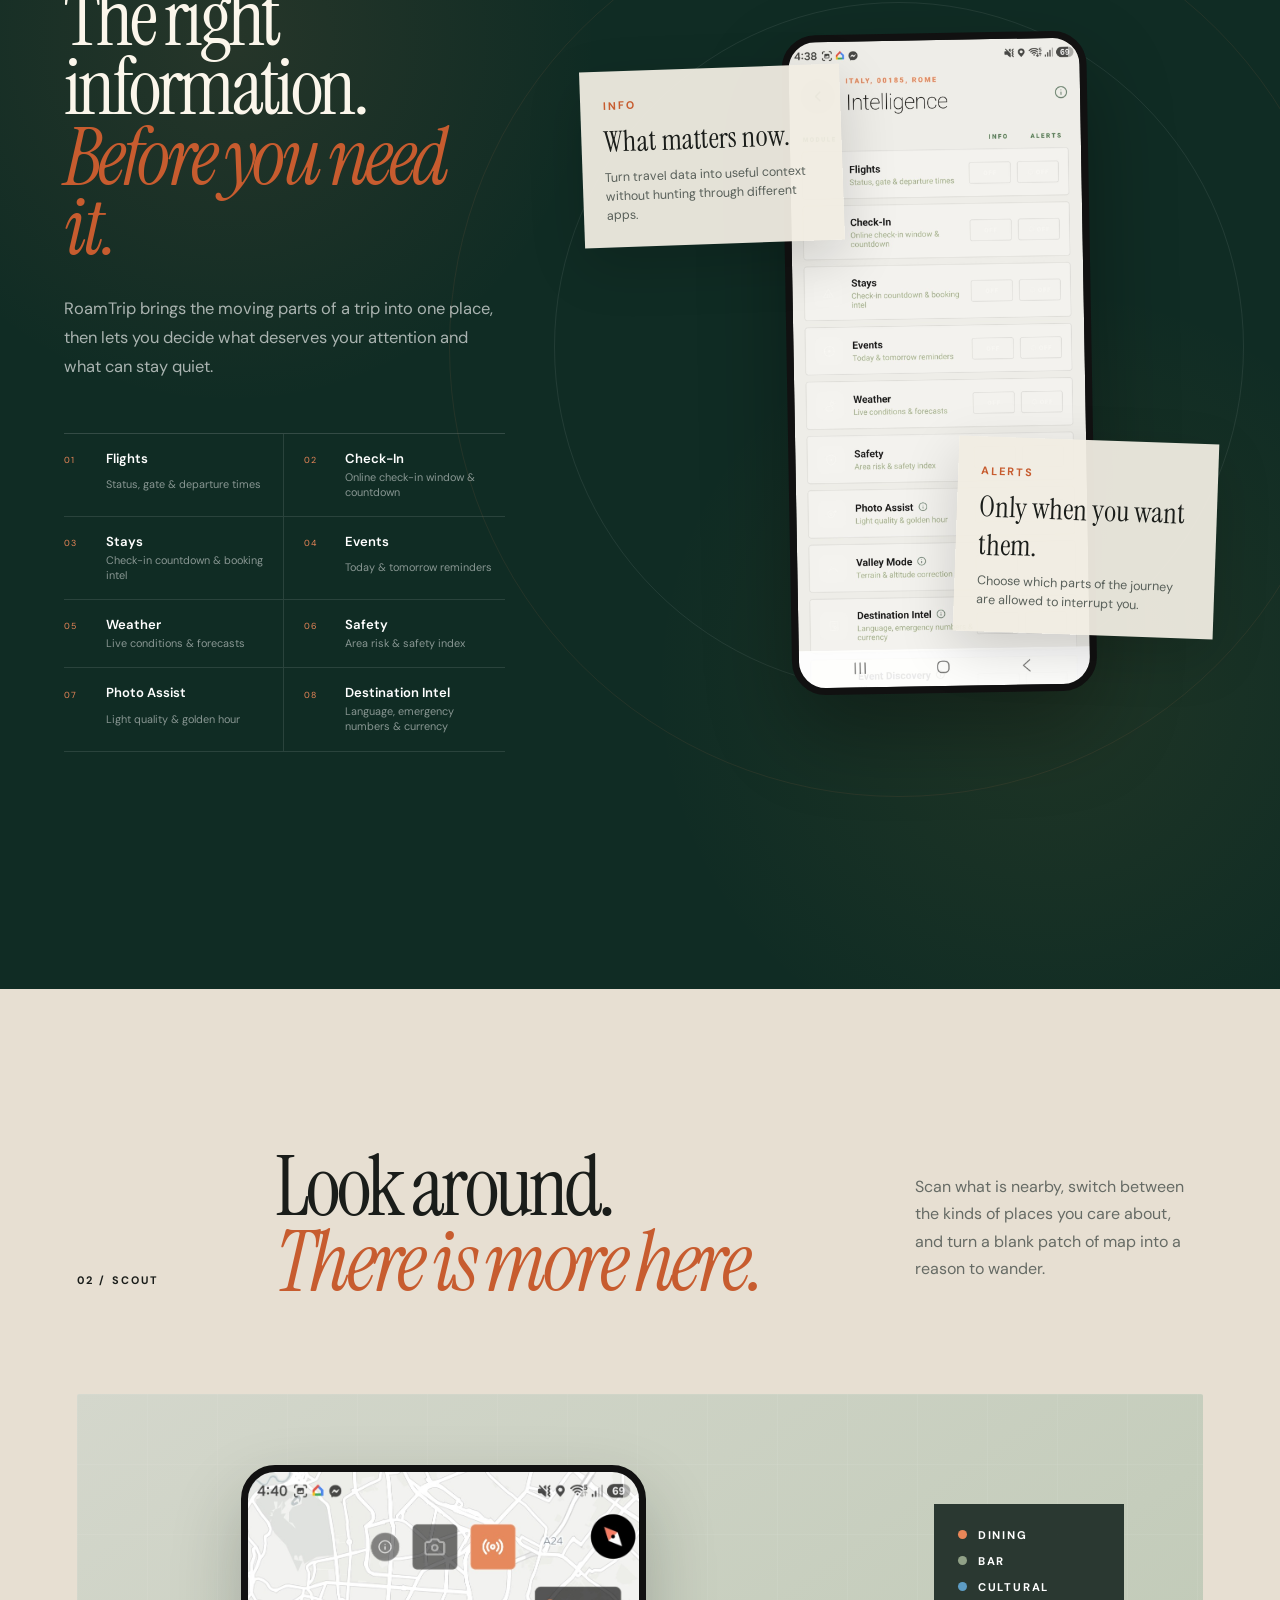
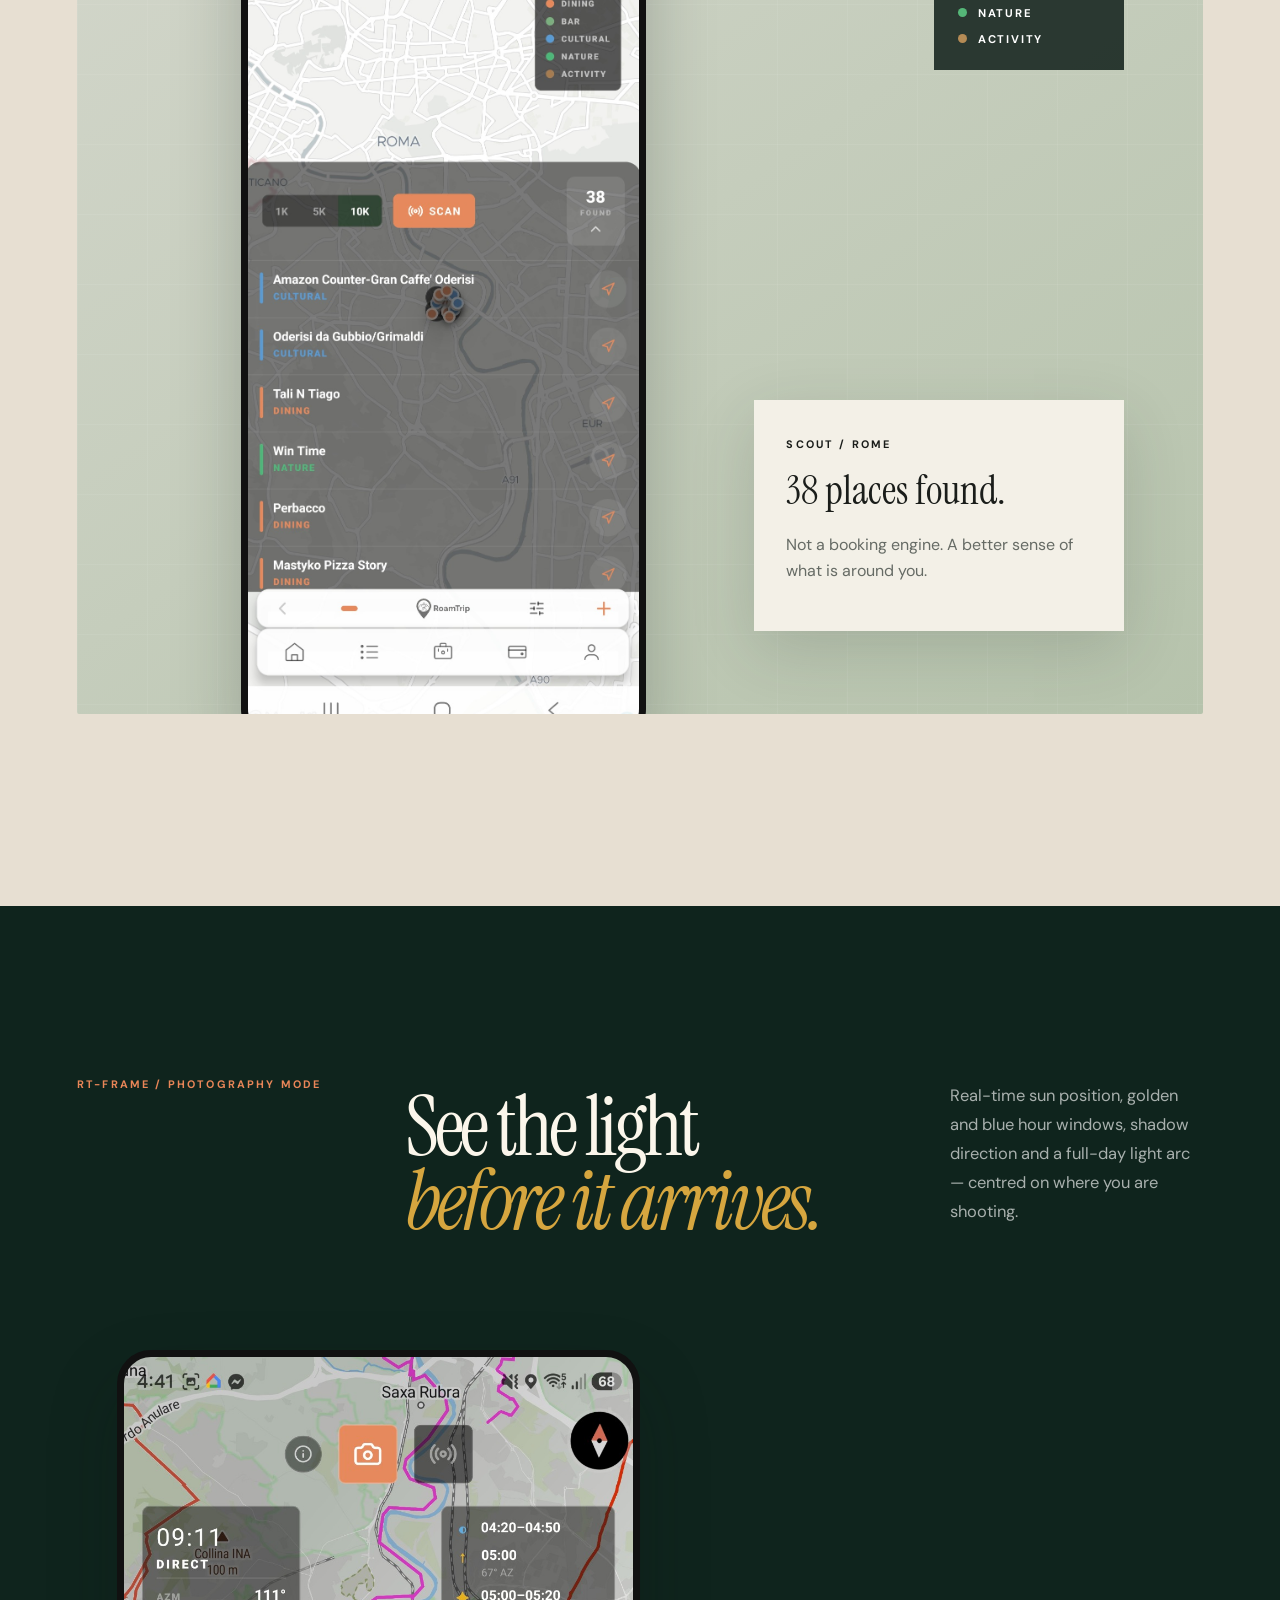
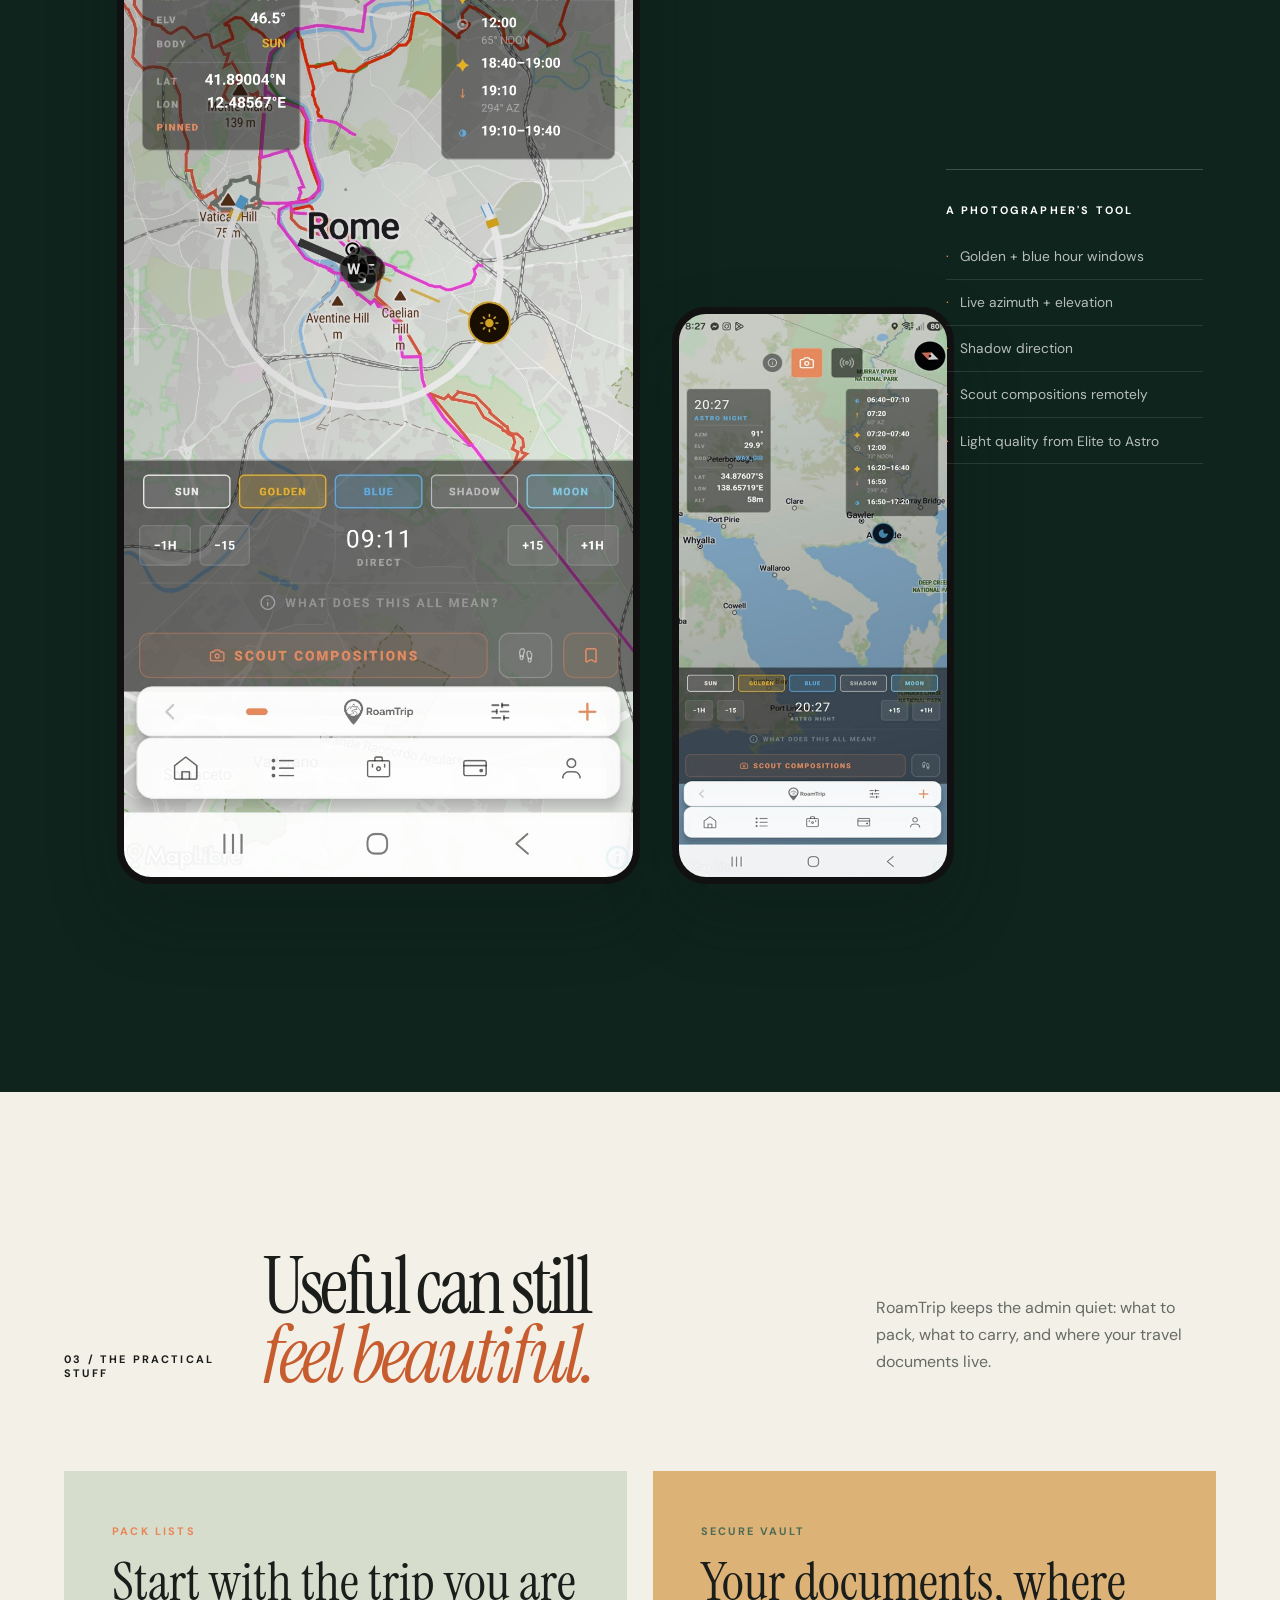
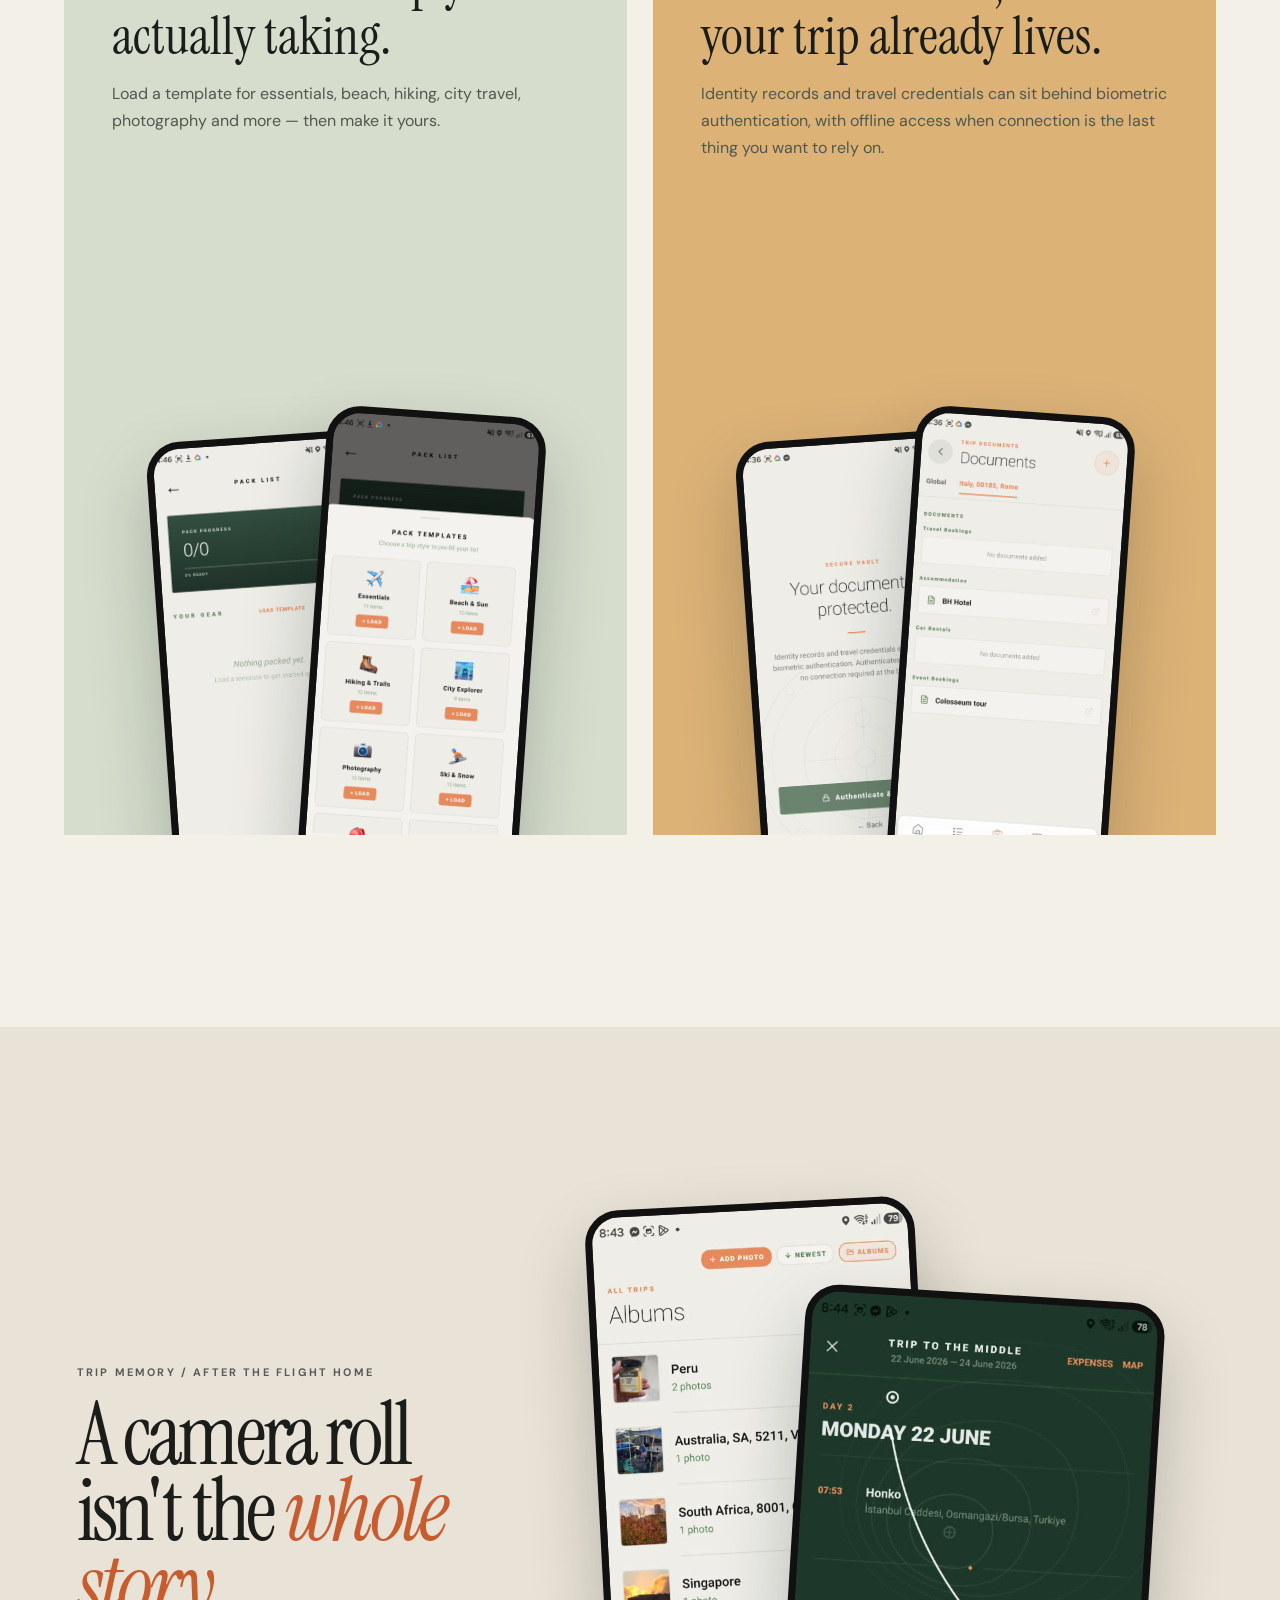
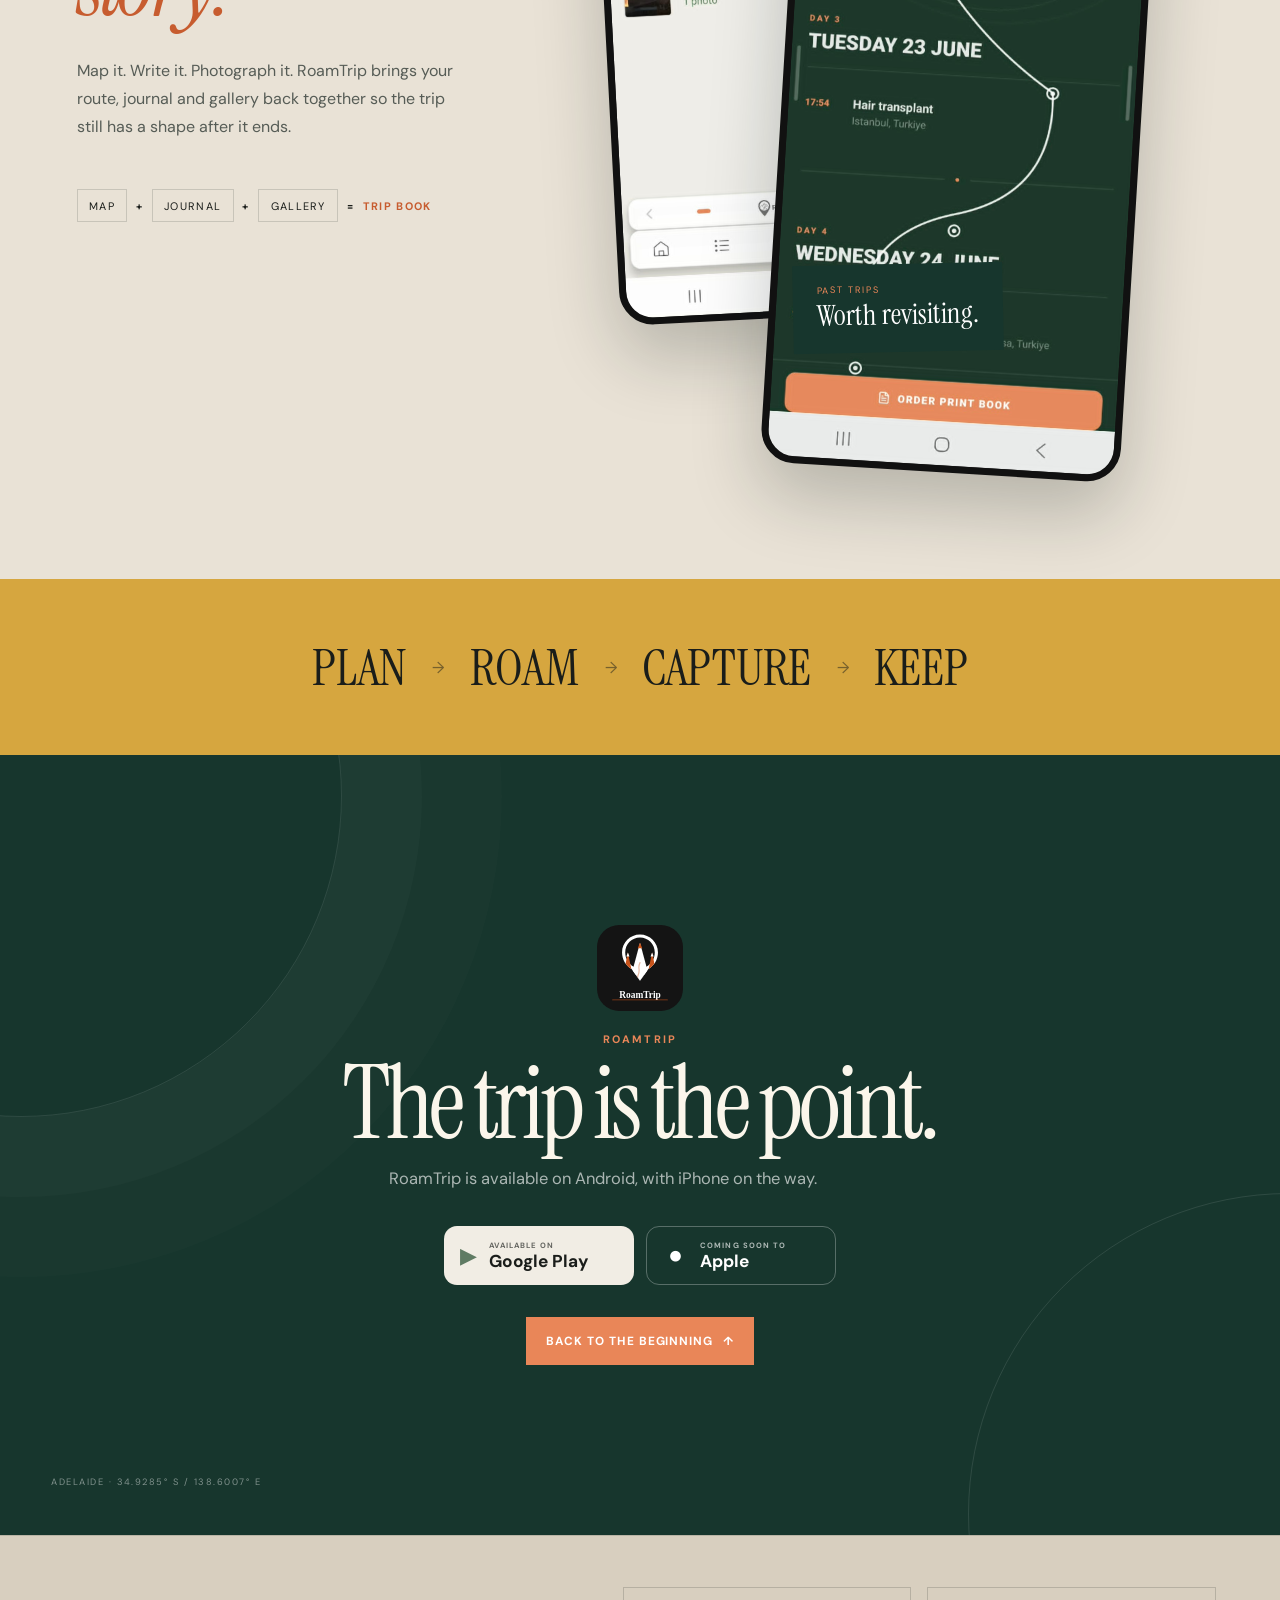
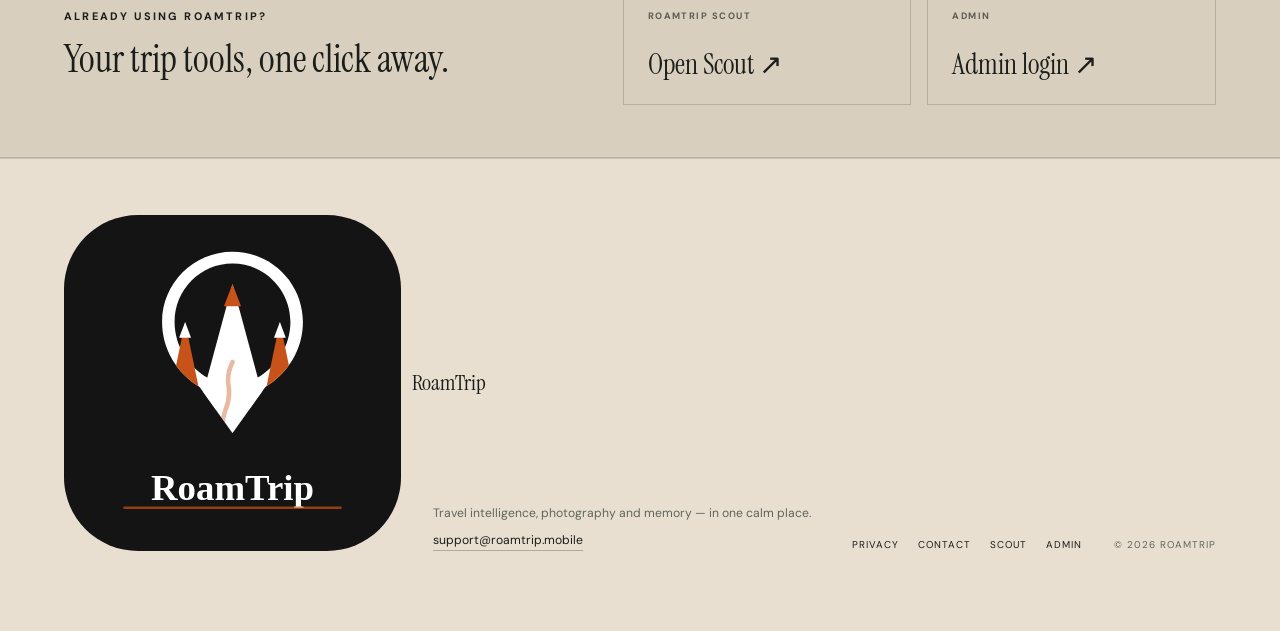
==== commit 8e7acf77: "Replace landing page with new premium editorial design New index.html, styles.css, script.js and ass" ====
--- a/index.html
+++ b/index.html
@@ -1,1130 +1,317 @@
-<!DOCTYPE html>
+<!doctype html>
 <html lang="en">
 <head>
-  <meta charset="UTF-8" />
-  <meta name="viewport" content="width=device-width, initial-scale=1.0" />
-  <title>RoamTrip — Travel Intelligence for Modern Explorers</title>
-  <meta name="description" content="RoamTrip gives you real-time safety scores, flight tracking, RT-Frame photography guidance, a secure document vault, and smart spend tracking — all in one travel app." />
-  <link rel="preconnect" href="https://fonts.googleapis.com" />
-  <link rel="preconnect" href="https://fonts.gstatic.com" crossorigin />
-  <link href="https://fonts.googleapis.com/css2?family=Fraunces:ital,wght@0,400;0,500;0,600;0,700;0,900;1,500;1,600&family=Inter:wght@300;400;500;600;700;800&display=swap" rel="stylesheet" />
-  <style>
-    *, *::before, *::after { box-sizing: border-box; margin: 0; padding: 0; }
-
-    :root {
-      --paper: #FAF6EE;
-      --card: #FFFFFF;
-      --ink: #1C1B16;
-      --ink-soft: #4B493D;
-      --muted: #8B8877;
-      --forest: #1E3A2B;
-      --forest-deep: #122318;
-      --cream: #F2ECDA;
-      --cream-soft: rgba(242,236,218,0.72);
-      --rust: #B5502C;
-      --rust-deep: #8C3B1F;
-      --gold: #B6892C;
-      --gold-soft: rgba(182,137,44,0.14);
-      --border: rgba(28,27,22,0.13);
-      --border-soft: rgba(28,27,22,0.08);
-    }
-
-    html { scroll-behavior: smooth; }
-
-    body {
-      font-family: 'Inter', -apple-system, BlinkMacSystemFont, sans-serif;
-      background: var(--paper);
-      color: var(--ink);
-      line-height: 1.6;
-      -webkit-font-smoothing: antialiased;
-      overflow-x: hidden;
-      position: relative;
-    }
-
-    /* Global film grain overlay */
-    body::after {
-      content: '';
-      position: fixed;
-      inset: 0;
-      pointer-events: none;
-      z-index: 999;
-      opacity: 0.045;
-      mix-blend-mode: multiply;
-      background-image: url("data:image/svg+xml;utf8,<svg xmlns='http://www.w3.org/2000/svg' width='140' height='140'><filter id='n'><feTurbulence type='fractalNoise' baseFrequency='0.85' numOctaves='2' stitchTiles='stitch'/></filter><rect width='100%25' height='100%25' filter='url(%23n)'/></svg>");
-    }
-
-    .serif { font-family: 'Fraunces', Georgia, serif; }
-
-    /* NAV */
-    nav {
-      position: fixed;
-      top: 0; left: 0; right: 0;
-      z-index: 100;
-      display: flex;
-      align-items: center;
-      justify-content: space-between;
-      gap: 16px;
-      padding: 22px 44px;
-      background: rgba(250,246,238,0.9);
-      backdrop-filter: blur(10px);
-      border-bottom: 1px solid var(--border-soft);
-    }
-
-    .nav-logo {
-      display: flex;
-      align-items: center;
-      gap: 11px;
-      text-decoration: none;
-      flex-shrink: 0;
-    }
-
-    .nav-logo .mark {
-      width: 32px;
-      height: 32px;
-      border-radius: 9px;
-      display: block;
-    }
-
-    .nav-logo .wordmark {
-      font-family: 'Fraunces', Georgia, serif;
-      font-size: 18px;
-      font-weight: 600;
-      letter-spacing: -0.3px;
-      color: var(--ink);
-    }
-
-    .nav-links {
-      display: flex;
-      align-items: center;
-      gap: 34px;
-      list-style: none;
-    }
-
-    .nav-links a {
-      color: var(--ink-soft);
-      text-decoration: none;
-      font-size: 11.5px;
-      font-weight: 600;
-      letter-spacing: 1.8px;
-      text-transform: uppercase;
-      transition: color 0.2s;
-      white-space: nowrap;
-    }
-
-    .nav-links a:hover { color: var(--forest); }
-
-    .nav-actions {
-      display: flex;
-      align-items: center;
-      gap: 10px;
-      flex-shrink: 0;
-    }
-
-    .nav-pill {
-      display: inline-flex;
-      align-items: center;
-      gap: 6px;
-      padding: 8px 15px;
-      border: 1px solid var(--border);
-      border-radius: 2px;
-      color: var(--ink-soft);
-      text-decoration: none;
-      font-size: 10.5px;
-      font-weight: 700;
-      letter-spacing: 1.2px;
-      text-transform: uppercase;
-      transition: all 0.2s;
-      white-space: nowrap;
-    }
-
-    .nav-pill:hover {
-      border-color: var(--gold);
-      color: var(--gold);
-    }
-
-    .nav-pill.admin {
-      color: var(--muted);
-      opacity: 0.75;
-    }
-
-    .nav-pill.admin:hover {
-      color: var(--forest);
-      border-color: var(--forest);
-      opacity: 1;
-    }
-
-    /* HERO */
-    .hero {
-      padding: 172px 44px 104px;
-      max-width: 1240px;
-      margin: 0 auto;
-      display: grid;
-      grid-template-columns: 1fr 0.92fr;
-      gap: 72px;
-      align-items: center;
-    }
-
-    .hero-eyebrow {
-      display: flex;
-      align-items: center;
-      gap: 12px;
-      font-size: 11px;
-      font-weight: 700;
-      letter-spacing: 3.5px;
-      color: var(--gold);
-      text-transform: uppercase;
-      margin-bottom: 28px;
-    }
-
-    .hero-eyebrow::before {
-      content: '';
-      width: 30px;
-      height: 1px;
-      background: var(--gold);
-    }
-
-    .hero h1 {
-      font-family: 'Fraunces', Georgia, serif;
-      font-size: clamp(44px, 5.8vw, 78px);
-      font-weight: 500;
-      letter-spacing: -1px;
-      line-height: 1.02;
-      margin-bottom: 28px;
-      color: var(--ink);
-    }
-
-    .hero h1 em {
-      font-style: italic;
-      font-weight: 500;
-      color: var(--forest);
-    }
-
-    .hero-sub {
-      font-size: 17px;
-      color: var(--ink-soft);
-      max-width: 480px;
-      margin: 0 0 42px;
-      font-weight: 400;
-      line-height: 1.8;
-    }
-
-    .cta-group {
-      display: flex;
-      gap: 14px;
-      flex-wrap: wrap;
-      margin-bottom: 20px;
-    }
-
-    .btn {
-      display: inline-flex;
-      align-items: center;
-      gap: 10px;
-      padding: 15px 26px;
-      border-radius: 2px;
-      font-size: 11.5px;
-      font-weight: 700;
-      letter-spacing: 1.8px;
-      text-transform: uppercase;
-      text-decoration: none;
-      transition: all 0.2s;
-      cursor: pointer;
-      border: 1px solid transparent;
-    }
-
-    .btn-primary {
-      background: var(--rust);
-      color: var(--cream);
-    }
-
-    .btn-primary:hover {
-      background: var(--rust-deep);
-      transform: translateY(-1px);
-    }
-
-    .btn-outline {
-      background: transparent;
-      color: var(--ink);
-      border-color: var(--border);
-    }
-
-    .btn-outline:hover {
-      border-color: var(--forest);
-      color: var(--forest);
-      transform: translateY(-1px);
-    }
-
-    .status-pill {
-      font-size: 9px;
-      font-weight: 700;
-      letter-spacing: 1px;
-      background: rgba(28,27,22,0.08);
-      color: var(--ink-soft);
-      padding: 3px 8px;
-      border-radius: 20px;
-    }
-
-    .btn-primary .status-pill {
-      background: rgba(242,236,218,0.25);
-      color: var(--cream);
-    }
-
-    .hero-note {
-      font-size: 12px;
-      color: var(--muted);
-      letter-spacing: 0.3px;
-    }
-
-    /* Photo frame — bleach-bypass duotone treatment, forest/rust tint */
-    .photo-frame {
-      position: relative;
-      border-radius: 2px;
-      overflow: hidden;
-      aspect-ratio: 6 / 5;
-      background: linear-gradient(150deg, #cdbb98 0%, #a4805a 30%, #5d4536 58%, #23281f 100%);
-      box-shadow: 0 36px 64px -28px rgba(18,35,24,0.4);
-    }
-
-    .photo-frame.wide { aspect-ratio: 16 / 11; }
-
-    .photo-frame img.bleach-photo {
-      width: 100%;
-      height: 100%;
-      object-fit: cover;
-      display: block;
-      filter: grayscale(0.22) contrast(1.3) saturate(0.8) sepia(0.05) brightness(1.02);
-    }
-
-    .photo-frame::before {
-      content: '';
-      position: absolute;
-      inset: 0;
-      background-image: url("data:image/svg+xml;utf8,<svg xmlns='http://www.w3.org/2000/svg' width='120' height='120'><filter id='n'><feTurbulence type='fractalNoise' baseFrequency='0.9' numOctaves='2' stitchTiles='stitch'/></filter><rect width='100%25' height='100%25' filter='url(%23n)'/></svg>");
-      opacity: 0.22;
-      mix-blend-mode: overlay;
-      pointer-events: none;
-    }
-
-    .photo-frame::after {
-      content: '';
-      position: absolute;
-      inset: 0;
-      background: linear-gradient(155deg, rgba(30,58,43,0.38), rgba(181,80,44,0.22) 55%, rgba(18,35,24,0.4));
-      mix-blend-mode: color;
-      pointer-events: none;
-    }
-
-    .photo-caption {
-      margin-top: 16px;
-      font-size: 10.5px;
-      letter-spacing: 1.8px;
-      text-transform: uppercase;
-      color: var(--muted);
-      display: flex;
-      justify-content: space-between;
-    }
-
-    /* STAT BAR — full-bleed forest band */
-    .stat-bar {
-      display: flex;
-      justify-content: center;
-      gap: 72px;
-      padding: 56px 24px;
-      flex-wrap: wrap;
-      background: var(--forest-deep);
-      background-image: radial-gradient(circle at 20% 20%, rgba(255,255,255,0.03), transparent 55%);
-    }
-
-    .stat { text-align: center; }
-    .stat-value {
-      font-family: 'Fraunces', Georgia, serif;
-      font-size: 36px;
-      font-weight: 500;
-      color: var(--cream);
-      letter-spacing: -1px;
-    }
-    .stat-value span { color: var(--gold); font-style: italic; }
-    .stat-label {
-      font-size: 10px;
-      color: rgba(242,236,218,0.55);
-      letter-spacing: 2.2px;
-      text-transform: uppercase;
-      margin-top: 8px;
-      font-weight: 600;
-    }
-
-    /* SECTION SHARED */
-    .section {
-      padding: 116px 44px;
-      max-width: 1240px;
-      margin: 0 auto;
-    }
-
-    .section-label {
-      display: flex;
-      align-items: center;
-      gap: 12px;
-      font-size: 11px;
-      font-weight: 700;
-      letter-spacing: 3.5px;
-      color: var(--gold);
-      text-transform: uppercase;
-      margin-bottom: 20px;
-    }
-
-    .section-label::before {
-      content: '';
-      width: 30px;
-      height: 1px;
-      background: var(--gold);
-    }
-
-    .section-title {
-      font-family: 'Fraunces', Georgia, serif;
-      font-size: clamp(30px, 4.2vw, 48px);
-      font-weight: 500;
-      letter-spacing: -0.5px;
-      line-height: 1.1;
-      margin-bottom: 20px;
-      color: var(--ink);
-    }
-
-    .section-title em { font-style: italic; color: var(--forest); font-weight: 500; }
-
-    .section-sub {
-      font-size: 16px;
-      color: var(--ink-soft);
-      max-width: 540px;
-      line-height: 1.8;
-      margin-bottom: 68px;
-    }
-
-    /* FEATURE CATEGORIES */
-    .feature-category {
-      margin-bottom: 80px;
-    }
-
-    .feature-category:last-child {
-      margin-bottom: 0;
-    }
-
-    .category-heading {
-      display: flex;
-      align-items: baseline;
-      gap: 18px;
-      margin-bottom: 34px;
-    }
-
-    .category-heading h3 {
-      font-family: 'Fraunces', Georgia, serif;
-      font-size: 21px;
-      font-weight: 500;
-      font-style: italic;
-      color: var(--forest);
-    }
-
-    .category-heading .category-line {
-      flex: 1;
-      height: 1px;
-      background: var(--border);
-    }
-
-    .features-grid {
-      display: grid;
-      grid-template-columns: repeat(auto-fit, minmax(280px, 1fr));
-      column-gap: 60px;
-      row-gap: 48px;
-    }
-
-    .feature-num {
-      display: block;
-      font-family: 'Fraunces', Georgia, serif;
-      font-style: italic;
-      font-size: 14px;
-      color: var(--gold);
-      margin-bottom: 14px;
-      letter-spacing: 0.5px;
-    }
-
-    .feature-card h4 {
-      font-family: 'Fraunces', Georgia, serif;
-      font-size: 18px;
-      font-weight: 500;
-      margin-bottom: 9px;
-      color: var(--ink);
-    }
-
-    .feature-card p {
-      font-size: 13.5px;
-      color: var(--ink-soft);
-      line-height: 1.8;
-    }
-
-    /* DIVIDER */
-    .divider {
-      height: 1px;
-      max-width: 1240px;
-      margin: 0 auto;
-      background: linear-gradient(90deg, transparent, var(--border) 20%, var(--border) 80%, transparent);
-    }
-
-    /* SCOUT SECTION — full-bleed forest panel */
-    .scout-section {
-      padding: 116px 44px;
-      background: var(--forest-deep);
-      background-image: radial-gradient(circle at 85% 15%, rgba(182,137,44,0.08), transparent 55%);
-    }
-
-    .scout-panel {
-      max-width: 1240px;
-      margin: 0 auto;
-      display: grid;
-      grid-template-columns: 0.85fr 1.15fr;
-      gap: 64px;
-      align-items: center;
-    }
-
-    .scout-copy .section-label { margin-bottom: 18px; }
-    .scout-copy .section-label::before { background: var(--gold); }
-
-    .scout-copy h2 {
-      font-family: 'Fraunces', Georgia, serif;
-      font-size: clamp(28px, 3.8vw, 42px);
-      font-weight: 500;
-      letter-spacing: -0.5px;
-      line-height: 1.15;
-      margin-bottom: 20px;
-      color: var(--cream);
-    }
-
-    .scout-copy h2 em { font-style: italic; color: var(--gold); font-weight: 500; }
-
-    .scout-copy > p {
-      color: rgba(242,236,218,0.72);
-      font-size: 15.5px;
-      line-height: 1.8;
-      max-width: 460px;
-      margin-bottom: 28px;
-    }
-
-    .scout-gate {
-      display: inline-flex;
-      align-items: center;
-      gap: 8px;
-      font-size: 10.5px;
-      font-weight: 700;
-      letter-spacing: 1.2px;
-      text-transform: uppercase;
-      color: var(--gold);
-      background: rgba(182,137,44,0.14);
-      padding: 7px 13px;
-      border-radius: 20px;
-      margin-bottom: 24px;
-    }
-
-    .scout-features {
-      list-style: none;
-      display: flex;
-      flex-direction: column;
-      gap: 12px;
-      margin-bottom: 32px;
-    }
-
-    .scout-features li {
-      display: flex;
-      align-items: center;
-      gap: 11px;
-      font-size: 13.5px;
-      color: var(--cream);
-    }
-
-    .scout-features li::before {
-      content: '';
-      width: 5px;
-      height: 5px;
-      border-radius: 50%;
-      background: var(--gold);
-      flex-shrink: 0;
-    }
-
-    .scout-cta-label {
-      font-size: 12px;
-      color: rgba(242,236,218,0.5);
-      margin-top: 16px;
-    }
-
-    /* CONTACT */
-    .contact-section {
-      padding: 116px 44px;
-      text-align: center;
-    }
-
-    .contact-section p {
-      color: var(--ink-soft);
-      font-size: 16px;
-      margin-bottom: 8px;
-    }
-
-    .contact-section a {
-      color: var(--forest);
-      text-decoration: none;
-      font-weight: 600;
-    }
-
-    .contact-section a:hover { text-decoration: underline; }
-
-    /* FOOTER */
-    footer {
-      border-top: 1px solid var(--border-soft);
-      padding: 34px 44px;
-      display: flex;
-      align-items: center;
-      justify-content: space-between;
-      flex-wrap: wrap;
-      gap: 16px;
-    }
-
-    .footer-logo {
-      display: flex;
-      align-items: center;
-      gap: 9px;
-      opacity: 0.6;
-    }
-
-    .footer-logo img {
-      width: 22px;
-      height: 22px;
-      border-radius: 6px;
-      display: block;
-    }
-
-    .footer-logo .wordmark {
-      font-family: 'Fraunces', Georgia, serif;
-      font-size: 14px;
-      font-weight: 600;
-      color: var(--ink-soft);
-    }
-
-    .footer-links {
-      display: flex;
-      gap: 26px;
-      list-style: none;
-      flex-wrap: wrap;
-    }
-
-    .footer-links a {
-      color: var(--muted);
-      text-decoration: none;
-      font-size: 13px;
-      transition: color 0.2s;
-    }
-
-    .footer-links a:hover { color: var(--forest); }
-
-    .footer-copy {
-      color: var(--muted);
-      font-size: 12px;
-    }
-
-    /* SCROLL REVEAL */
-    .reveal {
-      opacity: 0;
-      transform: translateY(22px);
-      transition: opacity 0.8s cubic-bezier(.2,.7,.3,1), transform 0.8s cubic-bezier(.2,.7,.3,1);
-    }
-    .reveal.in-view { opacity: 1; transform: translateY(0); }
-
-    .features-grid .feature-card:nth-child(1) { transition-delay: 0.02s; }
-    .features-grid .feature-card:nth-child(2) { transition-delay: 0.10s; }
-    .features-grid .feature-card:nth-child(3) { transition-delay: 0.18s; }
-    .features-grid .feature-card:nth-child(4) { transition-delay: 0.26s; }
-    .features-grid .feature-card:nth-child(5) { transition-delay: 0.34s; }
-    .features-grid .feature-card:nth-child(6) { transition-delay: 0.42s; }
-    .features-grid .feature-card:nth-child(7) { transition-delay: 0.50s; }
-
-    /* TRAIL DIVIDER — walking hiker easter egg */
-    .trail-divider {
-      position: relative;
-      max-width: 1240px;
-      margin: 0 auto;
-      overflow: visible;
-    }
-
-    .trail-divider.seam { height: 0; }
-
-    .hiker {
-      position: absolute;
-      top: -30px;
-      left: -48px;
-      width: 44px;
-      height: 60px;
-      color: var(--gold);
-      opacity: 0;
-      pointer-events: none;
-      filter: drop-shadow(0 2px 3px rgba(18,35,24,0.25));
-    }
-
-    .hiker .pose-photo { opacity: 0; }
-    .hiker .flash { opacity: 0; stroke: var(--cream); }
-
-    .hiker.walk { animation: hiker-cross 5.2s cubic-bezier(.4,.05,.4,.95) 1 forwards; }
-    .hiker.walk .pose-walk { animation: pose-walk-fade 5.2s linear 1 forwards; }
-    .hiker.walk .pose-photo { animation: pose-photo-fade 5.2s linear 1 forwards; }
-    .hiker.walk .flash { animation: flash-blip 5.2s linear 1 forwards; }
-
-    .hiker.reverse { left: auto; right: -48px; }
-    .hiker.reverse.walk { animation-name: hiker-cross-rev; }
-
-    @keyframes hiker-cross {
-      0%   { left: -48px; opacity: 0; transform: translateY(0) rotate(-2deg); }
-      6%   { opacity: 1; }
-      18%  { transform: translateY(-5px) rotate(1deg); }
-      30%  { transform: translateY(0) rotate(-1deg); }
-      38%  { left: 46%; transform: translateY(-3px) rotate(1deg); }
-      50%  { left: 46%; transform: translateY(0) rotate(0deg); }
-      62%  { left: 46%; transform: translateY(-3px) rotate(-1deg); }
-      74%  { transform: translateY(0) rotate(1deg); }
-      86%  { transform: translateY(-5px) rotate(-1deg); }
-      94%  { opacity: 1; }
-      100% { left: calc(100% + 10px); opacity: 0; transform: translateY(0) rotate(2deg); }
-    }
-
-    @keyframes hiker-cross-rev {
-      0%   { right: -48px; opacity: 0; transform: scaleX(-1) translateY(0) rotate(-2deg); }
-      6%   { opacity: 1; }
-      18%  { transform: scaleX(-1) translateY(-5px) rotate(1deg); }
-      30%  { transform: scaleX(-1) translateY(0) rotate(-1deg); }
-      38%  { right: 46%; transform: scaleX(-1) translateY(-3px) rotate(1deg); }
-      50%  { right: 46%; transform: scaleX(-1) translateY(0) rotate(0deg); }
-      62%  { right: 46%; transform: scaleX(-1) translateY(-3px) rotate(-1deg); }
-      74%  { transform: scaleX(-1) translateY(0) rotate(1deg); }
-      86%  { transform: scaleX(-1) translateY(-5px) rotate(-1deg); }
-      94%  { opacity: 1; }
-      100% { right: calc(100% + 10px); opacity: 0; transform: scaleX(-1) translateY(0) rotate(2deg); }
-    }
-
-    @keyframes pose-walk-fade {
-      0%   { opacity: 0; }
-      7%   { opacity: 1; }
-      37%  { opacity: 1; }
-      41%  { opacity: 0; }
-      59%  { opacity: 0; }
-      63%  { opacity: 1; }
-      93%  { opacity: 1; }
-      100% { opacity: 0; }
-    }
-
-    @keyframes pose-photo-fade {
-      0%, 37%   { opacity: 0; }
-      41%, 59%  { opacity: 1; }
-      63%, 100% { opacity: 0; }
-    }
-
-    @keyframes flash-blip {
-      0%, 44%  { opacity: 0; transform: scale(0.4); }
-      47%      { opacity: 0.9; transform: scale(1.15); }
-      52%, 100% { opacity: 0; transform: scale(0.4); }
-    }
-
-    @media (max-width: 980px) {
-      .hero {
-        grid-template-columns: 1fr;
-        padding-top: 150px;
-        text-align: left;
-      }
-      .photo-frame { max-width: 420px; }
-      .scout-panel {
-        grid-template-columns: 1fr;
-      }
-      .scout-panel .photo-frame { order: 2; max-width: 480px; }
-    }
-
-    @media (max-width: 640px) {
-      nav { padding: 16px 20px; }
-      .nav-links { display: none; }
-      .hero { padding: 130px 20px 64px; gap: 44px; }
-      .stat-bar { gap: 32px; }
-      .section { padding: 80px 20px; }
-      .scout-section { padding: 80px 20px; }
-      footer { flex-direction: column; align-items: flex-start; }
-    }
-  </style>
+  <meta charset="utf-8">
+  <meta name="viewport" content="width=device-width, initial-scale=1">
+  <meta name="theme-color" content="#17362d">
+  <title>RoamTrip — Your world. Your route.</title>
+  <meta name="description" content="RoamTrip brings trip planning, live travel intelligence, photography guidance, documents and memories into one calm travel companion.">
+  <link rel="preconnect" href="https://fonts.googleapis.com">
+  <link rel="preconnect" href="https://fonts.gstatic.com" crossorigin>
+  <link href="https://fonts.googleapis.com/css2?family=DM+Sans:wght@300;400;500;600;700&family=Instrument+Serif:ital@0;1&display=swap" rel="stylesheet">
+  <link rel="stylesheet" href="styles.css">
 </head>
 <body>
-
-  <nav>
-    <a href="/" class="nav-logo">
-      <img src="images/roamtrip-mark.png" class="mark" alt="RoamTrip" />
-      <span class="wordmark">RoamTrip</span>
+  <div class="grain" aria-hidden="true"></div>
+
+  <header class="site-header" id="top">
+    <a class="brand" href="#top" aria-label="RoamTrip home">
+      <img src="assets/roamtrip-icon-dark.svg" alt="" class="brand-icon">
+      <span>RoamTrip</span>
     </a>
-    <ul class="nav-links">
-      <li><a href="#features">Features</a></li>
-      <li><a href="#scout">Scout</a></li>
-      <li><a href="#contact">Contact</a></li>
-      <li><a href="/privacy.html">Privacy</a></li>
-    </ul>
-    <div class="nav-actions">
-      <a href="https://scout.roamtrip.mobile" class="nav-pill" target="_blank" rel="noopener">
-        Scout ↗
+    <nav aria-label="Primary">
+      <a href="#smart">RT-Smart</a>
+      <a href="#intelligence">Intelligence</a>
+      <a href="#scout">Scout</a>
+      <a href="#frame">RT-Frame</a>
+      <a href="#memory">Memories</a>
+    </nav>
+    <div class="header-tools" aria-label="RoamTrip portals">
+      <a class="portal-link" href="https://scout.roamtrip.mobile" target="_blank" rel="noopener noreferrer">Scout login <span>↗</span></a>
+      <a class="portal-link" href="https://admin.roamtrip.mobile" target="_blank" rel="noopener noreferrer">Admin <span>↗</span></a>
+      <a class="header-cta" href="#launch">Get the app</a>
+    </div>
+  </header>
+
+  <main>
+    <section class="hero">
+      <div class="hero-copy reveal">
+        <p class="kicker">THE TRAVEL COMPANION / 2026</p>
+        <h1>Your world.<br><em>Your route.</em></h1>
+        <p class="hero-deck">Plan less. Notice more. RoamTrip keeps the useful parts of travel together — then gets out of the way.</p>
+        <div class="hero-actions">
+          <a class="button button-dark" href="#smart">Explore RoamTrip</a>
+          <a class="text-link" href="#story">See the full journey <span>↓</span></a>
+        </div>
+        <div class="hero-meta">
+          <div><strong>PLAN</strong><span>Trips, packing, documents</span></div>
+          <div><strong>ROAM</strong><span>Live context, Scout, light</span></div>
+          <div><strong>KEEP</strong><span>Maps, journals, albums</span></div>
+        </div>
+      </div>
+
+      <div class="hero-visual">
+        <div class="hero-image" role="img" aria-label="The Colosseum at blue hour"></div>
+        <div class="hero-image-caption">
+          <span>ROME</span><span>41.8902° N</span><span>12.4922° E</span>
+        </div>
+        <figure class="phone hero-phone reveal" aria-label="RoamTrip upcoming trip screen">
+          <img src="assets/upcoming.jpg" alt="RoamTrip upcoming trip screen showing a Rome trip, nearby place and flight card">
+        </figure>
+      </div>
+    </section>
+
+    <section class="statement" id="story">
+      <p class="section-no">01 / THE IDEA</p>
+      <div class="statement-grid">
+        <h2 class="display reveal">Travel should feel like<br><em>being there.</em></h2>
+        <div class="statement-copy reveal">
+          <p>RoamTrip is built around the whole journey: what you need before you leave, what matters while you are moving, and what you want to keep when you come home.</p>
+          <p>One calm place for the practical stuff. More room for the actual trip.</p>
+        </div>
+      </div>
+      <div class="pill-row reveal" aria-label="RoamTrip feature categories">
+        <span>Upcoming trips</span><span>Live intelligence</span><span>Nearby discovery</span><span>Photography</span><span>Packing</span><span>Documents</span><span>Trip books</span>
+      </div>
+    </section>
+
+    <section class="smart-section" id="smart">
+      <div class="smart-copy reveal">
+        <p class="kicker orange">RT-SMART / YOUR TRIP AT A GLANCE</p>
+        <h2 class="display pale">Know what matters.<br><em>Skip the noise.</em></h2>
+        <p class="muted-light">Your upcoming trip becomes a live travel surface — plans, transport, local context and photography cues where you naturally look for them.</p>
+        <div class="feature-points">
+          <span><b>01</b> The trip you are about to take</span>
+          <span><b>02</b> Nearby places worth knowing about</span>
+          <span><b>03</b> Transport and timing without the hunt</span>
+        </div>
+      </div>
+      <div class="smart-stage reveal">
+        <figure class="phone phone-tall">
+          <img src="assets/upcoming.jpg" alt="RoamTrip upcoming trip dashboard">
+        </figure>
+        <div class="plane-card">
+          <img src="assets/plane.jpg" alt="Aircraft wing above clouds">
+          <div><span>TRANSPORT</span><strong>Keep the moving parts together.</strong></div>
+        </div>
+      </div>
+    </section>
+
+    <section class="intelligence-section" id="intelligence">
+      <div class="intelligence-copy reveal">
+        <p class="kicker orange">INTELLIGENCE HUB / YOU CHOOSE THE SIGNAL</p>
+        <h2 class="display pale">The right information.<br><em>Before you need it.</em></h2>
+        <p class="muted-light intelligence-deck">RoamTrip brings the moving parts of a trip into one place, then lets you decide what deserves your attention and what can stay quiet.</p>
+
+        <div class="intel-modules" aria-label="RoamTrip Intelligence modules">
+          <div><span>01</span><strong>Flights</strong><small>Status, gate &amp; departure times</small></div>
+          <div><span>02</span><strong>Check-In</strong><small>Online check-in window &amp; countdown</small></div>
+          <div><span>03</span><strong>Stays</strong><small>Check-in countdown &amp; booking intel</small></div>
+          <div><span>04</span><strong>Events</strong><small>Today &amp; tomorrow reminders</small></div>
+          <div><span>05</span><strong>Weather</strong><small>Live conditions &amp; forecasts</small></div>
+          <div><span>06</span><strong>Safety</strong><small>Area risk &amp; safety index</small></div>
+          <div><span>07</span><strong>Photo Assist</strong><small>Light quality &amp; golden hour</small></div>
+          <div><span>08</span><strong>Destination Intel</strong><small>Language, emergency numbers &amp; currency</small></div>
+        </div>
+      </div>
+
+      <div class="intelligence-stage reveal">
+        <div class="intel-orbit intel-orbit-one" aria-hidden="true"></div>
+        <div class="intel-orbit intel-orbit-two" aria-hidden="true"></div>
+        <figure class="phone intelligence-phone">
+          <img src="assets/intelligence.jpg" alt="RoamTrip Intelligence Hub showing modules for flights, check-in, stays, events, weather, safety, photo assist, valley mode and destination intelligence">
+        </figure>
+        <div class="intel-callout intel-callout-left">
+          <span class="micro">INFO</span>
+          <strong>What matters now.</strong>
+          <p>Turn travel data into useful context without hunting through different apps.</p>
+        </div>
+        <div class="intel-callout intel-callout-right">
+          <span class="micro">ALERTS</span>
+          <strong>Only when you want them.</strong>
+          <p>Choose which parts of the journey are allowed to interrupt you.</p>
+        </div>
+      </div>
+    </section>
+
+    <section class="scout-section" id="scout">
+      <div class="scout-head reveal">
+        <p class="section-no">02 / SCOUT</p>
+        <h2 class="display">Look around.<br><em>There is more here.</em></h2>
+        <p>Scan what is nearby, switch between the kinds of places you care about, and turn a blank patch of map into a reason to wander.</p>
+      </div>
+      <div class="scout-stage">
+        <figure class="phone scout-phone reveal">
+          <img src="assets/scout.jpg" alt="RoamTrip Scout map showing nearby dining, cultural and nature places in Rome">
+        </figure>
+        <div class="scout-labels reveal" aria-label="Scout categories">
+          <span class="dot orange-dot">DINING</span>
+          <span class="dot sage-dot">BAR</span>
+          <span class="dot blue-dot">CULTURAL</span>
+          <span class="dot green-dot">NATURE</span>
+          <span class="dot ochre-dot">ACTIVITY</span>
+        </div>
+        <div class="scout-note reveal">
+          <span class="micro">SCOUT / ROME</span>
+          <strong>38 places found.</strong>
+          <p>Not a booking engine. A better sense of what is around you.</p>
+        </div>
+      </div>
+    </section>
+
+    <section class="frame-section" id="frame">
+      <div class="frame-title reveal">
+        <p class="kicker orange">RT-FRAME / PHOTOGRAPHY MODE</p>
+        <h2 class="display pale">See the light<br><em>before it arrives.</em></h2>
+        <p class="muted-light">Real-time sun position, golden and blue hour windows, shadow direction and a full-day light arc — centred on where you are shooting.</p>
+      </div>
+      <div class="frame-grid">
+        <figure class="phone frame-main reveal">
+          <img src="assets/frame-rome.jpg" alt="RT-Frame photography map over Rome showing sun timing and direction">
+        </figure>
+        <figure class="phone frame-night reveal">
+          <img src="assets/frame-night.jpg" alt="RT-Frame astro night view over South Australia">
+        </figure>
+        <div class="frame-facts reveal">
+          <p class="micro">A PHOTOGRAPHER'S TOOL</p>
+          <ul>
+            <li>Golden + blue hour windows</li>
+            <li>Live azimuth + elevation</li>
+            <li>Shadow direction</li>
+            <li>Scout compositions remotely</li>
+            <li>Light quality from Elite to Astro</li>
+          </ul>
+        </div>
+      </div>
+    </section>
+
+    <section class="practical-section">
+      <div class="practical-intro reveal">
+        <p class="section-no">03 / THE PRACTICAL STUFF</p>
+        <h2 class="display">Useful can still<br><em>feel beautiful.</em></h2>
+        <p>RoamTrip keeps the admin quiet: what to pack, what to carry, and where your travel documents live.</p>
+      </div>
+
+      <div class="practical-grid">
+        <article class="feature-card pack-card reveal">
+          <div class="card-copy">
+            <span class="micro orange">PACK LISTS</span>
+            <h3>Start with the trip you are actually taking.</h3>
+            <p>Load a template for essentials, beach, hiking, city travel, photography and more — then make it yours.</p>
+          </div>
+          <div class="duo-phones">
+            <figure class="phone mini-phone"><img src="assets/pack-list.jpg" alt="RoamTrip pack list"></figure>
+            <figure class="phone mini-phone"><img src="assets/pack-templates.jpg" alt="RoamTrip pack list templates"></figure>
+          </div>
+        </article>
+
+        <article class="feature-card vault-card reveal">
+          <div class="card-copy">
+            <span class="micro sage-text">SECURE VAULT</span>
+            <h3>Your documents, where your trip already lives.</h3>
+            <p>Identity records and travel credentials can sit behind biometric authentication, with offline access when connection is the last thing you want to rely on.</p>
+          </div>
+          <div class="duo-phones">
+            <figure class="phone mini-phone"><img src="assets/vault-entry.jpg" alt="RoamTrip Secure Vault authentication screen"></figure>
+            <figure class="phone mini-phone"><img src="assets/documents.jpg" alt="RoamTrip trip documents organised by travel bookings, accommodation and events"></figure>
+          </div>
+        </article>
+      </div>
+    </section>
+
+    <section class="memory-section" id="memory">
+      <div class="memory-copy reveal">
+        <p class="kicker">TRIP MEMORY / AFTER THE FLIGHT HOME</p>
+        <h2 class="display">A camera roll<br>isn't the <em>whole story.</em></h2>
+        <p>Map it. Write it. Photograph it. RoamTrip brings your route, journal and gallery back together so the trip still has a shape after it ends.</p>
+        <div class="memory-equation">
+          <span>MAP</span><b>+</b><span>JOURNAL</span><b>+</b><span>GALLERY</span><b>=</b><strong>TRIP BOOK</strong>
+        </div>
+      </div>
+      <div class="memory-stage reveal">
+        <figure class="phone memory-albums"><img src="assets/albums.jpg" alt="RoamTrip Albums screen with trip photo collections"></figure>
+        <figure class="phone memory-book"><img src="assets/trip-book.jpg" alt="RoamTrip past trip timeline with order print book option"></figure>
+        <div class="print-note"><span>PAST TRIPS</span><strong>Worth revisiting.</strong></div>
+      </div>
+    </section>
+
+    <section class="journey-strip">
+      <div class="journey-word">PLAN</div><span>→</span><div class="journey-word">ROAM</div><span>→</span><div class="journey-word">CAPTURE</div><span>→</span><div class="journey-word">KEEP</div>
+    </section>
+
+    <section class="launch" id="launch">
+      <div class="launch-inner reveal">
+        <img src="assets/roamtrip-icon-dark.svg" class="launch-icon" alt="RoamTrip">
+        <p class="kicker orange">ROAMTRIP</p>
+        <h2 class="display pale">The trip is the point.</h2>
+        <p class="muted-light">RoamTrip is available on Android, with iPhone on the way.</p>
+        <div class="store-badges" aria-label="RoamTrip app availability">
+          <div class="store-badge store-live">
+            <span class="store-icon" aria-hidden="true">▶</span>
+            <span><small>AVAILABLE ON</small><strong>Google Play</strong></span>
+          </div>
+          <div class="store-badge store-soon">
+            <span class="apple-mark" aria-hidden="true">●</span>
+            <span><small>COMING SOON TO</small><strong>Apple</strong></span>
+          </div>
+        </div>
+        <a class="button button-orange launch-back" href="#top">Back to the beginning <span>↑</span></a>
+      </div>
+      <p class="launch-coords">ADELAIDE · 34.9285° S / 138.6007° E</p>
+    </section>
+  </main>
+
+  <section class="portal-strip" aria-label="RoamTrip portal access">
+    <div class="portal-strip-copy">
+      <span class="micro">ALREADY USING ROAMTRIP?</span>
+      <strong>Your trip tools, one click away.</strong>
+    </div>
+    <div class="portal-strip-links">
+      <a href="https://scout.roamtrip.mobile" target="_blank" rel="noopener noreferrer">
+        <span>ROAMTRIP SCOUT</span><b>Open Scout ↗</b>
       </a>
-      <a href="https://admin.roamtrip.mobile" class="nav-pill admin" target="_blank" rel="noopener">
-        Admin ↗
+      <a href="https://admin.roamtrip.mobile" target="_blank" rel="noopener noreferrer">
+        <span>ADMIN</span><b>Admin login ↗</b>
       </a>
     </div>
-  </nav>
-
-  <!-- HERO -->
-  <section class="hero">
-    <div class="hero-copy">
-      <p class="hero-eyebrow">Travel Intelligence App</p>
-      <h1>Your world.<br /><em>Your route.</em></h1>
-      <p class="hero-sub">
-        Real-time safety scores, flight intelligence, photography timing, a biometric document vault, and smart spend tracking — everything a modern traveller needs, in one app.
-      </p>
-      <div class="cta-group">
-        <a href="https://play.google.com/store/apps/details?id=com.wesmcgregor.roamtripmobile" class="btn btn-primary" target="_blank" rel="noopener">
-          Google Play
-          <span class="status-pill">Available Now</span>
-        </a>
-        <a href="#" class="btn btn-outline">
-          App Store
-          <span class="status-pill">Coming Soon</span>
-        </a>
-      </div>
-      <p class="hero-note">Android live now · iOS in review</p>
-    </div>
-
-    <div>
-      <div class="photo-frame">
-        <img class="bleach-photo" src="images/hero-ridge.jpg" alt="Sunset ridge trail overlooking a lake" />
-      </div>
-      <div class="photo-caption">
-        <span>On the trail — golden hour</span>
-        <span>RT-Frame</span>
-      </div>
-    </div>
   </section>
 
-  <div class="trail-divider seam">
-    <svg class="hiker" viewBox="0 0 32 40" fill="none" stroke="currentColor" stroke-width="2" stroke-linecap="round" stroke-linejoin="round">
-      <g class="pose-walk">
-        <circle cx="22" cy="7" r="3.4" />
-        <path d="M20 11 L16 23" />
-        <rect x="9" y="12" width="8" height="12" rx="2.2" />
-        <path d="M18 14 L24 19" />
-        <path d="M16 23 L22 33" />
-        <path d="M22 33 L26 34.5" />
-        <path d="M16 23 L10 32" />
-        <path d="M10 32 L6 33.5" />
-        <path d="M24 19 L27 32" />
-      </g>
-      <g class="pose-photo">
-        <rect x="10" y="13" width="12" height="10" rx="2.2" />
-        <circle cx="16" cy="7" r="3.4" />
-        <path d="M16 11 L16 24" />
-        <path d="M16 24 L12 34" />
-        <path d="M12 34 L8 35.5" />
-        <path d="M16 24 L20 34" />
-        <path d="M20 34 L24 35.5" />
-        <path d="M16 13 L11 7.5" />
-        <path d="M16 13 L21 7.5" />
-        <rect x="10.5" y="4.5" width="11" height="6.5" rx="1.2" />
-        <circle class="flash" cx="16" cy="7.7" r="6" stroke-width="1.4" />
+  <footer>
+    <a class="brand footer-brand" href="#top"><img src="assets/roamtrip-icon-dark.svg" alt=""><span>RoamTrip</span></a>
+    <div class="footer-copy">
+      <p>Travel intelligence, photography and memory — in one calm place.</p>
+      <a class="footer-email" href="mailto:support@roamtrip.mobile">support@roamtrip.mobile</a>
+    </div>
+    <div class="footer-links" aria-label="Footer links">
+      <a href="privacy.html">Privacy</a>
+      <a href="mailto:support@roamtrip.mobile">Contact</a>
+      <a href="https://scout.roamtrip.mobile" target="_blank" rel="noopener noreferrer">Scout</a>
+      <a href="https://admin.roamtrip.mobile" target="_blank" rel="noopener noreferrer">Admin</a>
+    </div>
+    <span class="footer-copyright">© 2026 ROAMTRIP</span>
+  </footer>
+
+  <!-- The little traveller: scroll progress becomes his route through the page. -->
+  <div class="walk-track" aria-hidden="true">
+    <svg viewBox="0 0 1200 56" preserveAspectRatio="none">
+      <path d="M0 38 C170 6, 270 56, 435 28 S760 14, 905 34 S1080 45, 1200 18"/>
+    </svg>
+  </div>
+  <div class="walker" aria-hidden="true">
+    <svg viewBox="0 0 56 78" role="presentation">
+      <g class="walker-bob">
+        <circle cx="31" cy="12" r="7" class="walker-fill"/>
+        <path d="M29 21 L26 44 L36 44 L35 22 Z" class="walker-fill"/>
+        <rect x="16" y="23" width="12" height="24" rx="4" class="backpack"/>
+        <path d="M17 28 C10 31 10 40 15 44" class="limb arm-back"/>
+        <path d="M35 28 C43 32 44 39 41 45" class="limb arm-front"/>
+        <path d="M28 43 L20 66" class="limb leg-a"/>
+        <path d="M34 43 L42 66" class="limb leg-b"/>
+        <path d="M16 67 L23 67 M39 67 L46 67" class="boot"/>
       </g>
     </svg>
   </div>
 
-  <!-- STAT BAR -->
-  <div class="stat-bar">
-    <div class="stat">
-      <div class="stat-value"><span>21</span></div>
-      <div class="stat-label">Languages (Phrases)</div>
-    </div>
-    <div class="stat">
-      <div class="stat-value"><span>10</span>+</div>
-      <div class="stat-label">Live Data Sources</div>
-    </div>
-    <div class="stat">
-      <div class="stat-value"><span>RT</span></div>
-      <div class="stat-label">Smart Daily Briefings</div>
-    </div>
-    <div class="stat">
-      <div class="stat-value"><span>1</span></div>
-      <div class="stat-label">App. All of it.</div>
-    </div>
-  </div>
-
-  <!-- FEATURES -->
-  <section id="features" class="section">
-    <p class="section-label">What's Inside</p>
-    <h2 class="section-title">Built for the way <em>you</em> travel.</h2>
-    <p class="section-sub">Not another itinerary builder. RoamTrip pulls live data from dozens of sources and surfaces what actually matters, when it matters.</p>
-
-    <!-- Safety & Intelligence -->
-    <div class="feature-category">
-      <div class="category-heading">
-        <h3>Safety &amp; Intelligence</h3>
-        <span class="category-line"></span>
-      </div>
-      <div class="features-grid">
-
-        <div class="feature-card">
-          <span class="feature-num">01</span>
-          <h4>Trip Intelligence</h4>
-          <p>Government-sourced safety scores updated in real time. Weather, air quality, civil unrest, and disaster alerts fused into a single 1–10 risk index.</p>
-        </div>
-
-        <div class="feature-card">
-          <span class="feature-num">02</span>
-          <h4>RT-Smart Briefings</h4>
-          <p>A personalised morning briefing delivered every day of your trip — conditions, alerts, and nearby events, waiting before you wake up.</p>
-        </div>
-
-        <div class="feature-card">
-          <span class="feature-num">03</span>
-          <h4>Flight Tracking</h4>
-          <p>Real-time flight status for every leg — outbound, return, and multi-stop. Gate, terminal, and boarding status on one timeline.</p>
-        </div>
-
-        <div class="feature-card">
-          <span class="feature-num">04</span>
-          <h4>Document Vault</h4>
-          <p>Passports, visas, insurance docs and PDFs — stored behind Face ID or fingerprint.</p>
-        </div>
-
-      </div>
-    </div>
-
-    <!-- Trip Planning & Memories -->
-    <div class="feature-category">
-      <div class="category-heading">
-        <h3>Trip Planning &amp; Memories</h3>
-        <span class="category-line"></span>
-      </div>
-      <div class="features-grid">
-
-        <div class="feature-card">
-          <span class="feature-num">01</span>
-          <h4>Trip Hub</h4>
-          <p>Your full itinerary in one view. Flights, stays, events, and transport in a scrollable day-by-day timeline that fades past events as you go.</p>
-        </div>
-
-        <div class="feature-card">
-          <span class="feature-num">02</span>
-          <h4>Spend Tracking</h4>
-          <p>Log expenses in any currency with live exchange rates built in. Set your home currency once — totals convert automatically, by category.</p>
-        </div>
-
-        <div class="feature-card">
-          <span class="feature-num">03</span>
-          <h4>Trip Journal</h4>
-          <p>Write daily notes and attach photos to any day of your trip. Journal photos appear in your trip gallery automatically.</p>
-        </div>
-
-        <div class="feature-card">
-          <span class="feature-num">04</span>
-          <h4>Past Trip Archive</h4>
-          <p>Every completed trip becomes a permanent record — animated location trail map, day-by-day event sheet, and a full story view.</p>
-        </div>
-
-        <div class="feature-card">
-          <span class="feature-num">05</span>
-          <h4>Dream Trips</h4>
-          <p>Add destinations with no dates — your travel bucket list, inside your itinerary. RT-Smart can analyse and inspire your dreams.</p>
-        </div>
-
-        <div class="feature-card">
-          <span class="feature-num">06</span>
-          <h4>Trip Collaboration</h4>
-          <p>Invite fellow travellers to your trip with a single code. Collaborators view and edit in real time, without touching owner controls.</p>
-        </div>
-
-        <div class="feature-card">
-          <span class="feature-num">07</span>
-          <h4>Trip Book Export</h4>
-          <p>Turn any trip into a print-ready PDF — full itinerary, events, and details laid out and ready to save or share offline.</p>
-        </div>
-
-      </div>
-    </div>
-
-    <!-- Discover & Capture -->
-    <div class="feature-category">
-      <div class="category-heading">
-        <h3>Discover &amp; Capture</h3>
-        <span class="category-line"></span>
-      </div>
-      <div class="features-grid">
-
-        <div class="feature-card">
-          <span class="feature-num">01</span>
-          <h4>RT-Frame</h4>
-          <p>Know the perfect moment to shoot. Golden hour countdown, blue hour windows, moon phase, and astro conditions tuned to your exact pin and gear.</p>
-        </div>
-
-        <div class="feature-card">
-          <span class="feature-num">02</span>
-          <h4>RT-Explore</h4>
-          <p>Point your camera at any place for instant context — restaurants, landmarks, and hidden spots from real-time POI data, plus Wikipedia detail.</p>
-        </div>
-
-        <div class="feature-card">
-          <span class="feature-num">03</span>
-          <h4>Destination Phrases</h4>
-          <p>20 essential phrases in 21 languages per destination. Tap any phrase to hear it spoken aloud — no data connection needed once loaded.</p>
-        </div>
-
-      </div>
-    </div>
-
-  </section>
-
-  <div class="trail-divider">
-    <div class="divider"></div>
-    <svg class="hiker" viewBox="0 0 32 40" fill="none" stroke="currentColor" stroke-width="2" stroke-linecap="round" stroke-linejoin="round">
-      <g class="pose-walk">
-        <circle cx="22" cy="7" r="3.4" />
-        <path d="M20 11 L16 23" />
-        <rect x="9" y="12" width="8" height="12" rx="2.2" />
-        <path d="M18 14 L24 19" />
-        <path d="M16 23 L22 33" />
-        <path d="M22 33 L26 34.5" />
-        <path d="M16 23 L10 32" />
-        <path d="M10 32 L6 33.5" />
-        <path d="M24 19 L27 32" />
-      </g>
-      <g class="pose-photo">
-        <rect x="10" y="13" width="12" height="10" rx="2.2" />
-        <circle cx="16" cy="7" r="3.4" />
-        <path d="M16 11 L16 24" />
-        <path d="M16 24 L12 34" />
-        <path d="M12 34 L8 35.5" />
-        <path d="M16 24 L20 34" />
-        <path d="M20 34 L24 35.5" />
-        <path d="M16 13 L11 7.5" />
-        <path d="M16 13 L21 7.5" />
-        <rect x="10.5" y="4.5" width="11" height="6.5" rx="1.2" />
-        <circle class="flash" cx="16" cy="7.7" r="6" stroke-width="1.4" />
-      </g>
-    </svg>
-  </div>
-
-  <!-- SCOUT -->
-  <section id="scout" class="scout-section">
-    <div class="scout-panel">
-      <div>
-        <div class="photo-frame wide">
-          <img class="bleach-photo" src="images/scout-map.jpg" alt="Illuminated world map" />
-        </div>
-        <div class="photo-caption">
-          <span>Scout — location planning</span>
-          <span>Premium</span>
-        </div>
-      </div>
-      <div class="scout-copy">
-        <p class="section-label">The Companion App</p>
-        <h2>Scout your next shot <em>before</em> you take it.</h2>
-        <span class="scout-gate">Premium · Sign-in Required</span>
-        <p>RoamTrip Scout is our web companion for location scouting and photography planning, built for the same explorers who use RoamTrip on the road. It's included with RoamTrip Premium — sign in with your RoamTrip account to unlock it.</p>
-        <ul class="scout-features">
-          <li>Interactive satellite &amp; terrain map with 3D pitch</li>
-          <li>Drop and manage scouting pins per trip</li>
-          <li>Pins sync live with the RoamTrip mobile app</li>
-          <li>Set reminders for the perfect return visit</li>
-        </ul>
-        <a href="https://scout.roamtrip.mobile" class="btn btn-primary" target="_blank" rel="noopener">
-          Sign In to Scout ↗
-        </a>
-        <p class="scout-cta-label">scout.roamtrip.mobile · Premium subscribers only</p>
-      </div>
-    </div>
-  </section>
-
-  <div class="trail-divider">
-    <div class="divider"></div>
-    <svg class="hiker reverse" viewBox="0 0 32 40" fill="none" stroke="currentColor" stroke-width="2" stroke-linecap="round" stroke-linejoin="round">
-      <g class="pose-walk">
-        <circle cx="22" cy="7" r="3.4" />
-        <path d="M20 11 L16 23" />
-        <rect x="9" y="12" width="8" height="12" rx="2.2" />
-        <path d="M18 14 L24 19" />
-        <path d="M16 23 L22 33" />
-        <path d="M22 33 L26 34.5" />
-        <path d="M16 23 L10 32" />
-        <path d="M10 32 L6 33.5" />
-        <path d="M24 19 L27 32" />
-      </g>
-      <g class="pose-photo">
-        <rect x="10" y="13" width="12" height="10" rx="2.2" />
-        <circle cx="16" cy="7" r="3.4" />
-        <path d="M16 11 L16 24" />
-        <path d="M16 24 L12 34" />
-        <path d="M12 34 L8 35.5" />
-        <path d="M16 24 L20 34" />
-        <path d="M20 34 L24 35.5" />
-        <path d="M16 13 L11 7.5" />
-        <path d="M16 13 L21 7.5" />
-        <rect x="10.5" y="4.5" width="11" height="6.5" rx="1.2" />
-        <circle class="flash" cx="16" cy="7.7" r="6" stroke-width="1.4" />
-      </g>
-    </svg>
-  </div>
-
-  <!-- CONTACT -->
-  <div id="contact" class="contact-section">
-    <p class="section-label" style="justify-content:center;">Get in Touch</p>
-    <h2 class="section-title" style="margin-bottom:20px;">Questions or feedback?</h2>
-    <p>We'd love to hear from you.</p>
-    <p><a href="mailto:support@roamtrip.mobile">support@roamtrip.mobile</a></p>
-  </div>
-
-  <!-- FOOTER -->
-  <footer>
-    <span class="footer-logo">
-      <img src="images/roamtrip-mark.png" alt="RoamTrip" />
-      <span class="wordmark">RoamTrip</span>
-    </span>
-    <ul class="footer-links">
-      <li><a href="/privacy.html">Privacy Policy</a></li>
-      <li><a href="/delete-account.html">Delete Account</a></li>
-      <li><a href="#contact">Contact</a></li>
-      <li><a href="https://scout.roamtrip.mobile" target="_blank" rel="noopener">RoamTrip Scout</a></li>
-      <li><a href="https://admin.roamtrip.mobile" target="_blank" rel="noopener">Admin Console</a></li>
-    </ul>
-    <span class="footer-copy">&copy; 2026 RoamTrip. All rights reserved.</span>
-  </footer>
-
-  <script>
-    (function () {
-      var revealSelector = '.feature-card, .category-heading, #features > .section-label, #features > .section-title, #features > .section-sub, .scout-copy > *, .scout-panel > div:first-child';
-      var revealEls = document.querySelectorAll(revealSelector);
-      var revealObserver = new IntersectionObserver(function (entries, obs) {
-        entries.forEach(function (entry) {
-          if (entry.isIntersecting) {
-            entry.target.classList.add('in-view');
-            obs.unobserve(entry.target);
-          }
-        });
-      }, { threshold: 0.15, rootMargin: '0px 0px -40px 0px' });
-
-      revealEls.forEach(function (el) {
-        el.classList.add('reveal');
-        revealObserver.observe(el);
-      });
-
-      var hikerObserver = new IntersectionObserver(function (entries, obs) {
-        entries.forEach(function (entry) {
-          if (entry.isIntersecting) {
-            entry.target.classList.add('walk');
-            obs.unobserve(entry.target);
-          }
-        });
-      }, { threshold: 0.4 });
-
-      document.querySelectorAll('.hiker').forEach(function (hiker) {
-        hikerObserver.observe(hiker);
-      });
-    })();
-  </script>
-
+  <script src="script.js"></script>
 </body>
 </html>
--- a/styles.css
+++ b/styles.css
@@ -0,0 +1,63 @@
+:root{
+  --ivory:#f3f0e7;
+  --paper:#e9e2d6;
+  --ink:#1a1d1a;
+  --forest:#17362d;
+  --deep:#0f241d;
+  --sage:#90a187;
+  --orange:#e98658;
+  --burnt:#c75c2f;
+  --ochre:#d6a63f;
+  --blue:#5d9cc4;
+  --line:rgba(29,37,31,.16);
+  --serif:"Instrument Serif","Iowan Old Style","Baskerville",Georgia,serif;
+  --sans:"DM Sans",Arial,sans-serif;
+}
+*{box-sizing:border-box}
+html{scroll-behavior:smooth;background:var(--ivory)}
+body{margin:0;color:var(--ink);background:var(--ivory);font-family:var(--sans);font-weight:400;overflow-x:hidden}
+a{color:inherit;text-decoration:none}
+img{display:block;max-width:100%}
+.grain{pointer-events:none;position:fixed;inset:0;z-index:90;opacity:.035;background-image:url("data:image/svg+xml,%3Csvg viewBox='0 0 180 180' xmlns='http://www.w3.org/2000/svg'%3E%3Cfilter id='n'%3E%3CfeTurbulence type='fractalNoise' baseFrequency='.9' numOctaves='4' stitchTiles='stitch'/%3E%3C/filter%3E%3Crect width='100%25' height='100%25' filter='url(%23n)' opacity='.45'/%3E%3C/svg%3E")}
+.site-header{height:84px;position:absolute;z-index:40;top:0;left:0;right:0;padding:0 4.5vw;display:grid;grid-template-columns:1fr auto 1fr;align-items:center;color:var(--ink)}
+.brand{display:inline-flex;align-items:center;gap:.72rem;font-family:var(--serif);font-size:1.35rem;font-weight:400;justify-self:start}.brand-icon{width:37px;height:37px;border-radius:10px}.site-header nav{display:flex;gap:2rem;font-size:.72rem;letter-spacing:.08em;text-transform:uppercase}.site-header nav a{opacity:.72}.site-header nav a:hover{opacity:1}.header-tools{justify-self:end;display:flex;align-items:center;gap:1rem}.portal-link{font-size:.63rem;font-weight:700;letter-spacing:.08em;text-transform:uppercase;opacity:.68;white-space:nowrap}.portal-link:hover{opacity:1}.portal-link span{color:var(--burnt)}.header-cta{font-size:.7rem;font-weight:700;letter-spacing:.06em;text-transform:uppercase;border:1px solid rgba(28,35,30,.22);padding:.65rem .8rem;white-space:nowrap}.header-cta:hover{background:var(--ink);color:var(--paper);border-color:var(--ink)}
+.hero{min-height:940px;display:grid;grid-template-columns:48% 52%;position:relative;background:var(--ivory)}
+.hero-copy{padding:160px 7vw 80px 5vw;display:flex;flex-direction:column;justify-content:center;position:relative;z-index:4}.kicker,.section-no,.micro{font-size:.68rem;letter-spacing:.2em;font-weight:700;text-transform:uppercase}.orange{color:var(--orange)}.hero h1,.display{font-family:var(--serif);font-weight:400;letter-spacing:-.045em;line-height:.88;margin:0}.hero h1{font-size:clamp(5.5rem,9.4vw,10.8rem)}.hero h1 em,.display em{font-weight:400;color:var(--burnt)}.hero-deck{max-width:540px;font-size:1.08rem;line-height:1.7;margin:2rem 0 0;color:#5d625d}.hero-actions{display:flex;gap:1.6rem;align-items:center;margin-top:2.4rem}.button{display:inline-flex;align-items:center;gap:.6rem;padding:1rem 1.25rem;font-size:.74rem;font-weight:700;letter-spacing:.08em;text-transform:uppercase}.button-dark{background:var(--forest);color:#fff}.button-orange{background:var(--orange);color:white}.text-link{font-size:.78rem;font-weight:700;letter-spacing:.06em;text-transform:uppercase;border-bottom:1px solid var(--line);padding-bottom:.3rem}.hero-meta{margin-top:auto;padding-top:5rem;display:grid;grid-template-columns:repeat(3,1fr);gap:1.2rem;border-top:1px solid var(--line)}.hero-meta strong{display:block;font-size:.62rem;letter-spacing:.18em}.hero-meta span{font-size:.72rem;color:#737871;display:block;margin-top:.35rem}
+.hero-visual{position:relative;min-height:940px;background:var(--forest);overflow:hidden}.hero-image{position:absolute;inset:0;background-image:linear-gradient(180deg,rgba(13,30,24,.03),rgba(13,30,24,.56)),url('assets/hero-colosseum.jpg');background-size:cover;background-position:center;filter:saturate(.82) contrast(.98)}.hero-image:after{content:"";position:absolute;inset:0;background:linear-gradient(90deg,rgba(23,54,45,.12),transparent 35%)}.hero-image-caption{position:absolute;right:2.2rem;bottom:2rem;display:flex;gap:1.4rem;color:rgba(255,255,255,.72);font-size:.58rem;letter-spacing:.15em}.phone{background:#111;border:7px solid #111;border-radius:34px;overflow:hidden;box-shadow:0 32px 70px rgba(14,27,21,.23)}.phone img{width:100%;height:100%;object-fit:cover}.hero-phone{position:absolute;width:min(350px,35vw);aspect-ratio:945/2048;right:6vw;top:120px;transform:rotate(2.8deg);z-index:5}.hero-phone:before{content:"";position:absolute;z-index:3;top:8px;left:50%;transform:translateX(-50%);width:88px;height:18px;border-radius:0 0 12px 12px;background:#111}
+.statement{padding:10rem 6vw 9rem}.statement-grid{display:grid;grid-template-columns:1.4fr .6fr;gap:8vw;margin-top:4rem;align-items:end}.display{font-size:clamp(4rem,7vw,8rem)}.statement-copy{font-size:1.05rem;line-height:1.75;color:#555b55}.statement-copy p:first-child{font-size:1.25rem;color:var(--ink)}.pill-row{display:flex;flex-wrap:wrap;gap:.7rem;margin-top:6rem}.pill-row span{padding:.65rem .9rem;border:1px solid var(--line);border-radius:99px;font-size:.68rem;letter-spacing:.08em;text-transform:uppercase;background:rgba(255,255,255,.24)}
+.smart-section{min-height:1000px;background:var(--forest);color:white;padding:10rem 6vw;display:grid;grid-template-columns:.82fr 1.18fr;gap:7vw;align-items:center;position:relative;overflow:hidden}.smart-section:before{content:"";position:absolute;width:640px;height:640px;border:1px solid rgba(255,255,255,.09);border-radius:50%;right:-130px;top:-160px;box-shadow:0 0 0 90px rgba(255,255,255,.018),0 0 0 180px rgba(255,255,255,.012)}.pale{color:#fbf6eb}.muted-light{color:rgba(255,255,255,.64);font-size:1.03rem;line-height:1.75;max-width:520px}.smart-copy{position:relative;z-index:3}.smart-copy .display{font-size:clamp(4rem,6.2vw,7.5rem);margin:1rem 0 2rem}.smart-copy .display em{color:var(--ochre)}.feature-points{margin-top:3rem;border-top:1px solid rgba(255,255,255,.16)}.feature-points span{display:grid;grid-template-columns:44px 1fr;padding:1rem 0;border-bottom:1px solid rgba(255,255,255,.12);font-size:.85rem}.feature-points b{color:var(--orange);font-size:.7rem}.smart-stage{position:relative;min-height:810px}.phone-tall{width:365px;aspect-ratio:945/2048;position:absolute;left:7%;top:0;transform:rotate(-3deg);z-index:3}.plane-card{position:absolute;right:0;bottom:30px;width:58%;background:var(--ivory);color:var(--ink);padding:.8rem;box-shadow:0 26px 70px rgba(0,0,0,.2);transform:rotate(2deg)}.plane-card img{height:190px;width:100%;object-fit:cover}.plane-card div{padding:1rem}.plane-card span{font-size:.6rem;letter-spacing:.17em;color:var(--burnt);display:block}.plane-card strong{font-family:var(--serif);font-weight:400;font-size:1.8rem;display:block;margin-top:.35rem}
+.scout-section{padding:10rem 6vw 12rem;background:#e7dfd2}.scout-head{display:grid;grid-template-columns:160px 1.15fr .55fr;gap:3vw;align-items:end}.scout-head .display{font-size:clamp(4rem,6.6vw,7.4rem)}.scout-head>p:last-child{line-height:1.7;color:#666b65}.scout-stage{height:920px;margin-top:6rem;position:relative;background:linear-gradient(145deg,#d4d7cc,#b6c3ac);overflow:hidden;border-radius:2px}.scout-stage:before{content:"";position:absolute;inset:0;background-image:linear-gradient(rgba(255,255,255,.22) 1px,transparent 1px),linear-gradient(90deg,rgba(255,255,255,.22) 1px,transparent 1px);background-size:70px 70px;opacity:.3}.scout-phone{width:405px;aspect-ratio:945/2048;position:absolute;left:11%;top:55px;transform:rotate(-2.2deg);z-index:4}.scout-labels{position:absolute;right:7%;top:12%;background:rgba(21,36,30,.88);color:white;padding:1.5rem;display:grid;gap:.75rem;min-width:190px}.dot{font-size:.7rem;letter-spacing:.16em;font-weight:700}.dot:before{content:"";display:inline-block;width:9px;height:9px;border-radius:50%;margin-right:.65rem}.orange-dot:before{background:var(--orange)}.sage-dot:before{background:var(--sage)}.blue-dot:before{background:var(--blue)}.green-dot:before{background:#55b778}.ochre-dot:before{background:#b58b55}.scout-note{position:absolute;right:7%;bottom:9%;max-width:370px;background:var(--ivory);padding:2rem;box-shadow:0 20px 60px rgba(35,52,42,.16)}.scout-note strong{font-family:var(--serif);font-size:2.5rem;font-weight:400;display:block;margin:.7rem 0}.scout-note p{color:#666b65;line-height:1.6}
+.frame-section{background:var(--deep);color:white;padding:10rem 6vw 12rem}.frame-title{display:grid;grid-template-columns:.8fr 1.4fr .7fr;gap:3vw;align-items:end}.frame-title .kicker{align-self:start}.frame-title .display{font-size:clamp(4rem,6.5vw,7.8rem)}.frame-title .display em{color:var(--ochre)}.frame-title>p:last-child{margin-bottom:.7rem}.frame-grid{display:grid;grid-template-columns:1.3fr .7fr .64fr;gap:2.5vw;margin-top:6rem;align-items:end}.frame-main{width:100%;aspect-ratio:945/2048}.frame-night{width:100%;aspect-ratio:500/1024;transform:translateY(70px) rotate(1.4deg)}.frame-facts{border-top:1px solid rgba(255,255,255,.2);padding-top:1.4rem;align-self:center}.frame-facts ul{list-style:none;padding:0;margin:1rem 0 0}.frame-facts li{padding:.85rem 0;border-bottom:1px solid rgba(255,255,255,.11);color:rgba(255,255,255,.7);font-size:.86rem}.frame-facts li:before{content:"·";color:var(--orange);margin-right:.7rem}
+
+/* Intelligence Hub */
+.intelligence-section{background:#102c24;color:white;padding:11rem 5vw 12rem;display:grid;grid-template-columns:.82fr 1.18fr;gap:6vw;align-items:center;overflow:hidden;position:relative}.intelligence-section:before{content:"";position:absolute;inset:0;background:radial-gradient(circle at 18% 25%,rgba(232,137,89,.10),transparent 26%),radial-gradient(circle at 82% 76%,rgba(215,166,62,.08),transparent 28%);pointer-events:none}.intelligence-copy{position:relative;z-index:2}.intelligence-copy .display{font-size:clamp(4.1rem,6.2vw,7rem);margin:1rem 0 2rem}.intelligence-deck{max-width:620px;line-height:1.75}.intel-modules{display:grid;grid-template-columns:1fr 1fr;margin-top:3.2rem;border-top:1px solid rgba(255,255,255,.15)}.intel-modules>div{display:grid;grid-template-columns:32px 1fr;padding:1rem .5rem 1rem 0;border-bottom:1px solid rgba(255,255,255,.11);column-gap:.6rem}.intel-modules>div:nth-child(odd){border-right:1px solid rgba(255,255,255,.11);padding-right:1.2rem}.intel-modules>div:nth-child(even){padding-left:1.2rem}.intel-modules span{font-size:.55rem;letter-spacing:.12em;color:var(--orange);padding-top:.26rem}.intel-modules strong{font-size:.82rem;font-weight:600}.intel-modules small{grid-column:2;font-size:.68rem;line-height:1.4;color:rgba(255,255,255,.5);margin-top:.18rem}.intelligence-stage{position:relative;min-height:900px;z-index:2}.intelligence-phone{position:absolute;width:min(390px,48%);aspect-ratio:945/2048;left:50%;top:50%;transform:translate(-50%,-50%) rotate(-1deg);z-index:4;box-shadow:0 38px 85px rgba(0,0,0,.32)}.intel-orbit{position:absolute;border:1px solid rgba(255,255,255,.08);border-radius:50%;left:50%;top:50%;transform:translate(-50%,-50%)}.intel-orbit-one{width:690px;height:690px}.intel-orbit-two{width:900px;height:900px;border-color:rgba(232,137,89,.09)}.intel-callout{position:absolute;width:260px;padding:1.35rem 1.4rem;background:rgba(242,237,227,.94);color:var(--ink);z-index:6;box-shadow:0 18px 55px rgba(0,0,0,.16)}.intel-callout .micro{color:var(--burnt)}.intel-callout strong{font-family:var(--serif);display:block;font-size:1.8rem;font-weight:400;margin:.5rem 0}.intel-callout p{font-size:.78rem;line-height:1.55;color:#59605a;margin:0}.intel-callout-left{left:0;top:19%;transform:rotate(-2deg)}.intel-callout-right{right:0;bottom:18%;transform:rotate(2deg)}
+.store-badges{display:flex;justify-content:center;gap:.8rem;flex-wrap:wrap;margin:2rem 0 .5rem}.store-badge{min-width:190px;border-radius:13px;padding:.8rem 1rem;display:flex;align-items:center;gap:.8rem;text-align:left}.store-live{background:#f1ede4;color:var(--ink)}.store-soon{border:1px solid rgba(255,255,255,.28);color:white}.store-badge small{display:block;font-size:.48rem;letter-spacing:.14em;font-weight:700;opacity:.65}.store-badge strong{display:block;font-size:1.08rem;line-height:1.1;margin-top:.15rem}.store-icon{font-size:1.35rem;color:#5f7b63}.apple-mark{width:24px;height:28px;display:grid;place-items:center;font-size:1.55rem;line-height:1}.launch-back{margin-top:1.5rem!important}
+
+.practical-section{padding:10rem 5vw 12rem;background:var(--ivory)}.practical-intro{display:grid;grid-template-columns:160px 1.1fr .65fr;gap:3vw;align-items:end;margin-bottom:5rem}.practical-intro .display{font-size:clamp(4rem,6.2vw,7.4rem)}.practical-intro>p:last-child{color:#666b65;line-height:1.7}.practical-grid{display:grid;grid-template-columns:1fr 1fr;gap:1.6rem}.feature-card{min-height:900px;padding:3rem;display:flex;flex-direction:column;justify-content:space-between;overflow:hidden}.pack-card{background:#d6ddcd}.vault-card{background:#dcb277}.card-copy{max-width:520px}.card-copy h3{font-family:var(--serif);font-size:3.3rem;line-height:1.02;font-weight:400;margin:1rem 0}.card-copy p{line-height:1.7;color:#4f584f}.sage-text{color:#4c6a55}.duo-phones{height:570px;position:relative;margin-top:2.5rem}.mini-phone{position:absolute;width:47%;aspect-ratio:945/2048;bottom:-140px}.mini-phone:first-child{left:2%;transform:rotate(-4deg)}.mini-phone:last-child{right:2%;transform:rotate(4deg) translateY(-25px)}
+.memory-section{background:var(--paper);padding:10rem 6vw 12rem;display:grid;grid-template-columns:.74fr 1.26fr;gap:6vw;align-items:center;overflow:hidden}.memory-copy .display{font-size:clamp(4.2rem,6.7vw,7.8rem);margin:1rem 0 2rem}.memory-copy p{line-height:1.75;color:#565c56}.memory-equation{display:flex;flex-wrap:wrap;gap:.55rem;align-items:center;margin-top:3rem;font-size:.68rem;letter-spacing:.12em}.memory-equation span{border:1px solid var(--line);padding:.55rem .7rem}.memory-equation strong{color:var(--burnt)}.memory-stage{height:800px;position:relative}.memory-albums{position:absolute;width:330px;aspect-ratio:945/2048;left:3%;top:0;transform:rotate(-3deg);z-index:2}.memory-book{position:absolute;width:360px;aspect-ratio:945/2048;right:3%;top:90px;transform:rotate(3.5deg);z-index:4}.print-note{position:absolute;left:38%;bottom:35px;background:var(--forest);color:white;padding:1.2rem 1.5rem;z-index:5;transform:rotate(-1.2deg)}.print-note span{font-size:.58rem;letter-spacing:.18em;color:var(--orange);display:block}.print-note strong{font-family:var(--serif);font-size:1.8rem;font-weight:400}
+.journey-strip{background:var(--ochre);padding:3.4rem 5vw;display:flex;align-items:center;justify-content:center;gap:2vw;overflow:hidden}.journey-word{font-family:var(--serif);font-size:clamp(2rem,4vw,4.5rem)}.journey-strip>span{opacity:.5}
+.launch{min-height:780px;background:var(--forest);color:white;display:grid;place-items:center;text-align:center;position:relative;overflow:hidden}.launch:before,.launch:after{content:"";position:absolute;border:1px solid rgba(255,255,255,.1);border-radius:50%;width:640px;height:640px}.launch:before{left:-300px;top:-280px;box-shadow:0 0 0 80px rgba(255,255,255,.018),0 0 0 160px rgba(255,255,255,.012)}.launch:after{right:-330px;bottom:-300px}.launch-inner{position:relative;z-index:2}.launch-icon{width:86px;margin:0 auto 1.3rem;border-radius:22px}.launch .display{font-size:clamp(4.3rem,8vw,8.6rem);margin:.8rem 0 1rem}.launch .button{margin-top:1.4rem}.launch-coords{position:absolute;left:4vw;bottom:3vw;font-size:.58rem;letter-spacing:.16em;color:rgba(255,255,255,.45)}
+.portal-strip{background:#d8cfbf;border-top:1px solid var(--line);border-bottom:1px solid var(--line);padding:3.2rem 5vw;display:grid;grid-template-columns:1fr 1.2fr;gap:5vw;align-items:center}.portal-strip-copy{display:grid;gap:.65rem}.portal-strip-copy strong{font-family:var(--serif);font-size:clamp(2rem,3vw,3.2rem);font-weight:400}.portal-strip-links{display:grid;grid-template-columns:1fr 1fr;gap:1rem}.portal-strip-links a{min-height:118px;border:1px solid rgba(28,35,30,.18);padding:1.35rem 1.5rem;display:flex;flex-direction:column;justify-content:space-between;transition:transform .2s ease,background .2s ease,color .2s ease}.portal-strip-links a:hover{transform:translateY(-3px);background:var(--forest);color:white}.portal-strip-links span{font-size:.58rem;letter-spacing:.16em;font-weight:700;opacity:.65}.portal-strip-links b{font-family:var(--serif);font-size:1.75rem;font-weight:400}
+footer{min-height:190px;padding:3.5rem 5vw 5rem;display:grid;grid-template-columns:1fr 1fr auto;gap:2rem;align-items:end;background:#e8dfd1;border-top:1px solid var(--line);font-size:.76rem;color:#5f655e}.footer-brand{align-self:start;color:var(--ink)}footer p{max-width:420px;margin:0}footer>span{letter-spacing:.1em;font-size:.62rem}
+/* Little walking traveller */
+.walk-track{position:fixed;left:0;right:0;bottom:18px;height:56px;z-index:75;pointer-events:none;opacity:.34}.walk-track svg{width:100%;height:100%}.walk-track path{fill:none;stroke:var(--burnt);stroke-width:1.6;stroke-dasharray:3 10;stroke-linecap:round}.walker{position:fixed;width:46px;height:64px;z-index:76;left:3vw;bottom:18px;pointer-events:none;filter:drop-shadow(0 4px 6px rgba(0,0,0,.18));transition:left .12s linear}.walker svg{width:100%;height:100%;overflow:visible}.walker-fill,.backpack{fill:var(--forest)}.backpack{fill:var(--burnt)}.limb,.boot{fill:none;stroke:var(--forest);stroke-width:5;stroke-linecap:round}.walker-bob{transform-origin:28px 38px;animation:bob .5s ease-in-out infinite alternate}.leg-a{transform-origin:28px 43px;animation:legA .56s ease-in-out infinite alternate}.leg-b{transform-origin:34px 43px;animation:legB .56s ease-in-out infinite alternate}.arm-back{transform-origin:17px 29px;animation:legB .56s ease-in-out infinite alternate}.arm-front{transform-origin:35px 29px;animation:legA .56s ease-in-out infinite alternate}@keyframes bob{to{transform:translateY(-2px)}}@keyframes legA{from{transform:rotate(14deg)}to{transform:rotate(-15deg)}}@keyframes legB{from{transform:rotate(-14deg)}to{transform:rotate(15deg)}}
+.reveal{opacity:0;transform:translateY(28px);transition:opacity .85s ease,transform .85s cubic-bezier(.2,.7,.2,1)}.reveal.in{opacity:1;transform:none}
+@media(max-width:1100px){
+  .site-header{grid-template-columns:1fr auto}.site-header nav{display:none}.hero{grid-template-columns:1fr}.hero-copy{min-height:760px;padding-top:140px}.hero-visual{min-height:850px}.hero-phone{width:330px;right:8vw}.statement-grid,.smart-section,.memory-section{grid-template-columns:1fr}.statement-copy{max-width:650px}.smart-section{gap:5rem}.smart-stage{max-width:780px;width:100%;justify-self:center}.scout-head,.frame-title,.practical-intro{grid-template-columns:1fr}.scout-head>p:last-child,.frame-title>p:last-child,.practical-intro>p:last-child{max-width:620px}.frame-grid{grid-template-columns:1fr 1fr}.frame-facts{grid-column:1/3}.practical-grid{grid-template-columns:1fr}.feature-card{min-height:870px}.memory-stage{width:min(760px,100%);justify-self:center}footer{grid-template-columns:1fr 1fr}.footer-brand{grid-column:1/3}.header-tools{gap:.7rem}.portal-link{font-size:.58rem}.portal-strip{grid-template-columns:1fr}.portal-strip-links{max-width:760px}
+}
+@media(max-width:700px){
+  .site-header{height:70px;padding:0 5vw}.brand{font-size:1.15rem}.brand-icon{width:32px;height:32px}.header-tools{gap:.55rem}.portal-link{font-size:.54rem}.portal-link span{display:none}.header-cta{display:none}.hero{min-height:0}.hero-copy{min-height:700px;padding:130px 6vw 55px}.hero h1{font-size:clamp(5rem,22vw,7.5rem)}.hero-deck{font-size:1rem}.hero-actions{align-items:flex-start;flex-direction:column}.hero-meta{gap:.7rem}.hero-meta span{display:none}.hero-visual{min-height:760px}.hero-phone{width:270px;right:5vw;top:70px}.hero-image-caption{left:5vw;right:auto;flex-direction:column;gap:.35rem}.statement,.scout-section,.frame-section,.practical-section{padding:7rem 6vw}.display{font-size:clamp(3.7rem,17vw,5.7rem)}.statement-grid{margin-top:3rem}.pill-row{margin-top:4rem}.smart-section{padding:7rem 6vw}.smart-copy .display{font-size:clamp(3.7rem,16vw,5.5rem)}.smart-stage{min-height:680px}.phone-tall{width:265px;left:0}.plane-card{width:62%;right:-3%;bottom:10px}.plane-card img{height:130px}.plane-card strong{font-size:1.25rem}.scout-stage{height:740px;margin-top:4rem}.scout-phone{width:285px;left:5%;top:35px}.scout-labels{right:4%;top:6%;padding:1rem;min-width:145px}.scout-note{right:4%;left:24%;bottom:5%;padding:1.25rem}.frame-grid{grid-template-columns:1fr 1fr;gap:1rem}.frame-main,.frame-night{border-width:5px;border-radius:24px}.frame-night{transform:translateY(45px)}.frame-facts{grid-column:1/3;margin-top:2rem}.practical-intro{margin-bottom:3rem}.feature-card{min-height:720px;padding:2rem}.card-copy h3{font-size:2.7rem}.duo-phones{height:430px}.mini-phone{bottom:-110px;border-width:5px;border-radius:24px}.memory-section{padding:7rem 6vw}.memory-stage{height:590px}.memory-albums{width:220px;left:0}.memory-book{width:240px;right:-2%;top:70px}.print-note{left:22%;bottom:10px}.journey-strip{gap:1rem;justify-content:flex-start;overflow:auto}.journey-word{font-size:2.1rem}.launch{min-height:680px;padding:0 6vw}.launch .display{font-size:clamp(4.4rem,19vw,6.3rem)}footer{grid-template-columns:1fr;padding-bottom:7rem}.footer-brand{grid-column:auto}.portal-strip{padding:2.6rem 6vw}.portal-strip-links{grid-template-columns:1fr}.portal-strip-links a{min-height:96px}.portal-strip-links b{font-size:1.5rem}.walker{width:38px;height:54px;bottom:12px}.walk-track{bottom:10px;opacity:.25}
+}
+
+@media(max-width:1100px){.intelligence-section{grid-template-columns:1fr;gap:4rem}.intelligence-copy{max-width:860px}.intelligence-stage{min-height:850px}.intel-callout-left{left:7%}.intel-callout-right{right:7%}}
+@media(max-width:700px){.intelligence-section{padding:7rem 6vw}.intelligence-copy .display{font-size:clamp(3.7rem,16vw,5.5rem)}.intel-modules{grid-template-columns:1fr}.intel-modules>div:nth-child(odd){border-right:0;padding-right:0}.intel-modules>div:nth-child(even){padding-left:0}.intelligence-stage{min-height:760px;margin-top:1rem}.intelligence-phone{width:265px}.intel-orbit-one{width:480px;height:480px}.intel-orbit-two{width:650px;height:650px}.intel-callout{width:185px;padding:1rem}.intel-callout strong{font-size:1.35rem}.intel-callout p{font-size:.68rem}.intel-callout-left{left:-2%;top:10%}.intel-callout-right{right:-2%;bottom:8%}.store-badges{flex-direction:column;align-items:center}.store-badge{width:min(270px,86vw)}}
+
+@media(prefers-reduced-motion:reduce){html{scroll-behavior:auto}.reveal{opacity:1;transform:none;transition:none}.walker-bob,.leg-a,.leg-b,.arm-back,.arm-front{animation:none}.walker{transition:none}}
+
+/* Footer / legal */
+footer{grid-template-columns:1fr 1.15fr auto auto}.footer-copy{display:grid;gap:.7rem}.footer-email{width:max-content;color:var(--ink);border-bottom:1px solid rgba(28,35,30,.28);padding-bottom:.12rem}.footer-links{display:flex;flex-wrap:wrap;gap:.7rem 1.15rem;align-items:center;justify-content:flex-end}.footer-links a{font-size:.62rem;letter-spacing:.11em;text-transform:uppercase;color:var(--ink);transition:opacity .2s ease}.footer-links a:hover{opacity:.55}.footer-copyright{white-space:nowrap}
+
+/* Privacy page */
+.privacy-page{background:var(--paper);color:var(--ink)}.privacy-header{position:sticky;top:0;z-index:50;height:82px;padding:0 5vw;display:flex;align-items:center;justify-content:space-between;background:rgba(242,237,228,.92);backdrop-filter:blur(18px);border-bottom:1px solid var(--line)}.privacy-back{font-size:.64rem;letter-spacing:.14em;text-transform:uppercase}.privacy-shell{max-width:1240px;margin:0 auto;padding:8rem 5vw 10rem;display:grid;grid-template-columns:minmax(230px,.38fr) minmax(0,1fr);gap:8vw}.privacy-aside{position:sticky;top:130px;align-self:start}.privacy-aside .kicker{color:var(--burnt)}.privacy-aside h1{font-family:var(--serif);font-size:clamp(4.8rem,8vw,8.8rem);line-height:.82;font-weight:400;letter-spacing:-.055em;margin:1rem 0 2rem}.privacy-aside h1 em{font-weight:400}.privacy-aside p{max-width:330px;line-height:1.7;color:#62675f}.privacy-meta{display:grid;gap:.35rem;margin-top:2.5rem;font-size:.64rem;letter-spacing:.09em;color:#777d75}.privacy-content{max-width:760px}.privacy-intro{font-family:var(--serif);font-size:clamp(2rem,3.4vw,3.3rem);line-height:1.12;margin:0 0 4rem}.privacy-section{padding:2.6rem 0;border-top:1px solid var(--line)}.privacy-section h2{font-family:var(--serif);font-size:2.35rem;font-weight:400;margin:0 0 1rem}.privacy-section h3{font-size:.7rem;letter-spacing:.15em;text-transform:uppercase;margin:2rem 0 .8rem;color:var(--forest)}.privacy-section p,.privacy-section li{font-size:1rem;line-height:1.8;color:#555d55}.privacy-section ul{padding-left:1.2rem;display:grid;gap:.75rem}.privacy-contact{margin-top:3rem;background:var(--forest);color:white;padding:2.2rem}.privacy-contact h2{color:white}.privacy-contact p{color:rgba(255,255,255,.68)}.privacy-contact a{color:var(--orange);font-size:1.3rem}.privacy-note{font-size:.78rem!important;color:#787d76!important}
+@media(max-width:1100px){footer{grid-template-columns:1fr 1fr}.footer-brand{grid-column:1/3}.footer-links{justify-content:flex-start}.privacy-shell{grid-template-columns:1fr}.privacy-aside{position:static}.privacy-aside h1{font-size:clamp(5rem,13vw,8rem)}.privacy-aside p{max-width:700px}}
+@media(max-width:700px){footer{grid-template-columns:1fr}.footer-brand{grid-column:auto}.footer-links{justify-content:flex-start}.footer-copyright{margin-top:1rem}.privacy-header{height:70px}.privacy-shell{padding:5.5rem 6vw 8rem}.privacy-aside h1{font-size:clamp(4.8rem,22vw,7rem)}.privacy-content{max-width:none}.privacy-intro{font-size:2.1rem}.privacy-section h2{font-size:2rem}.privacy-contact{padding:1.6rem}}
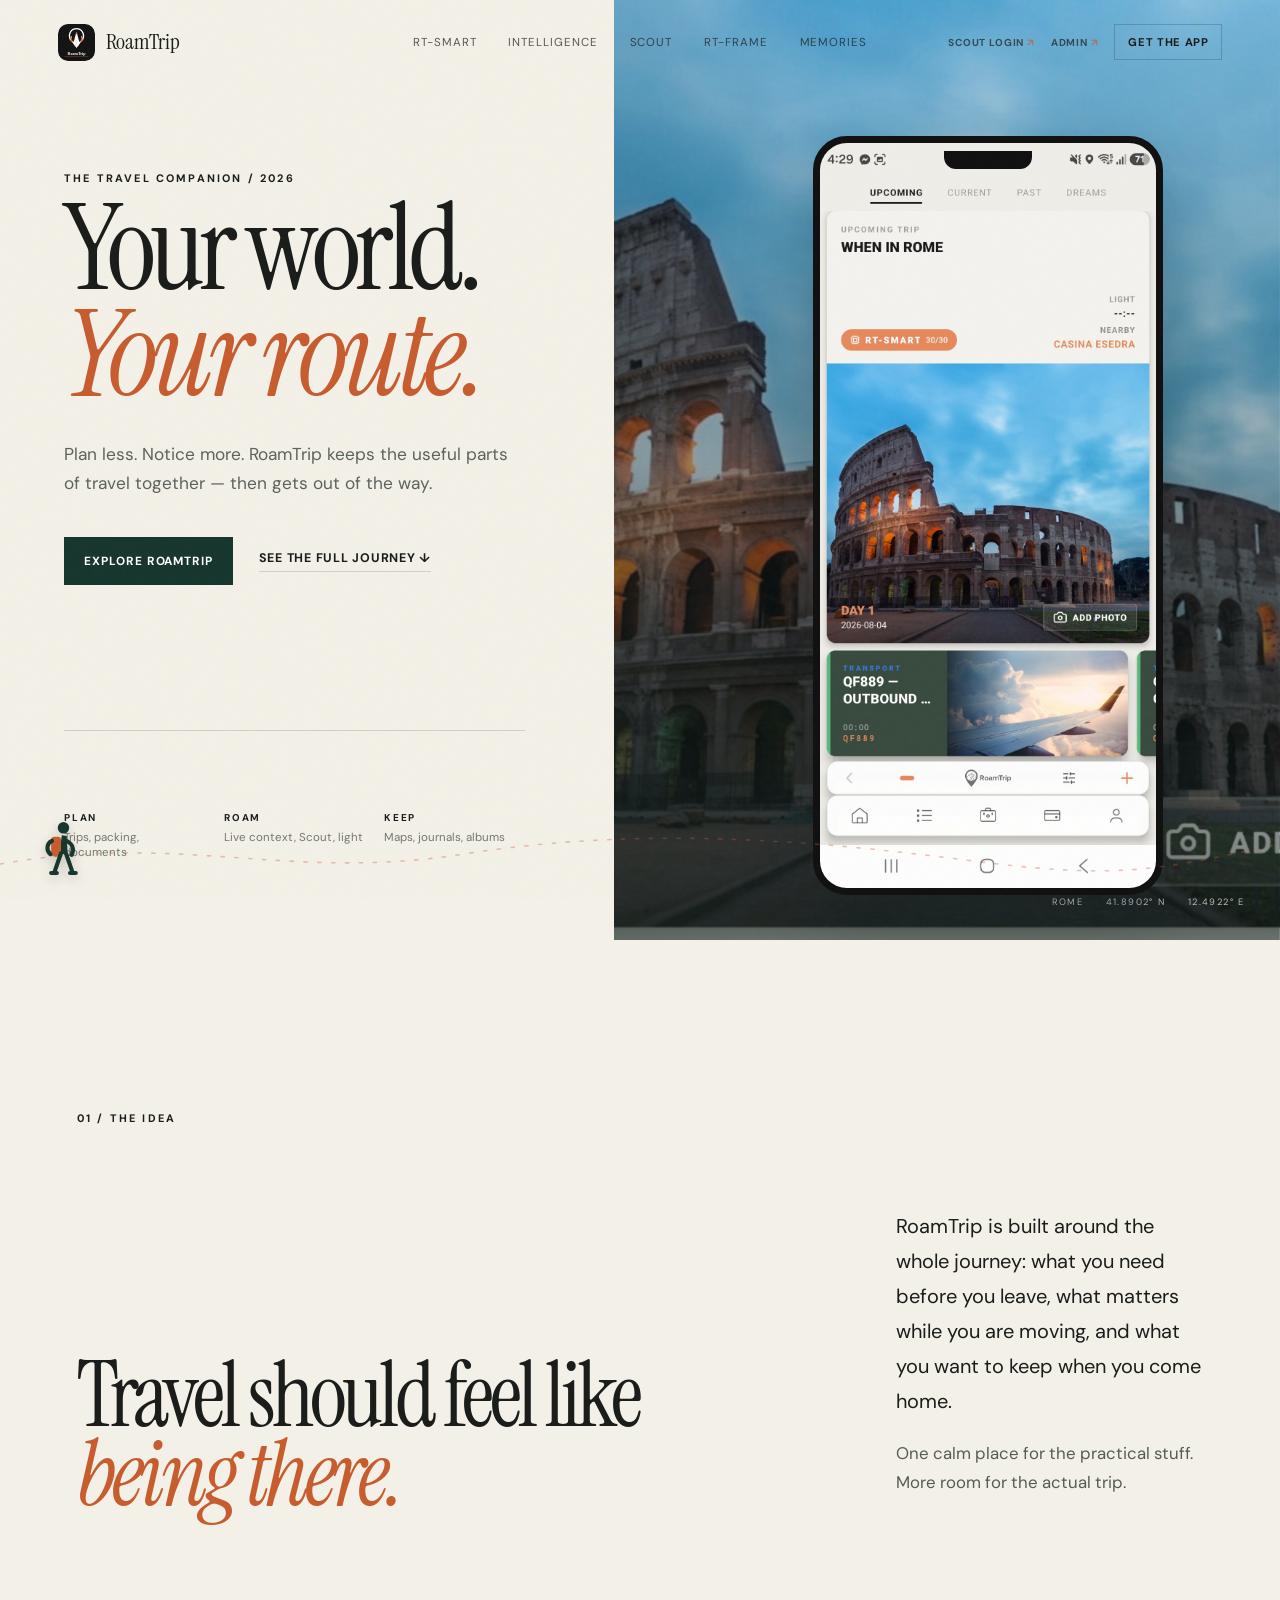
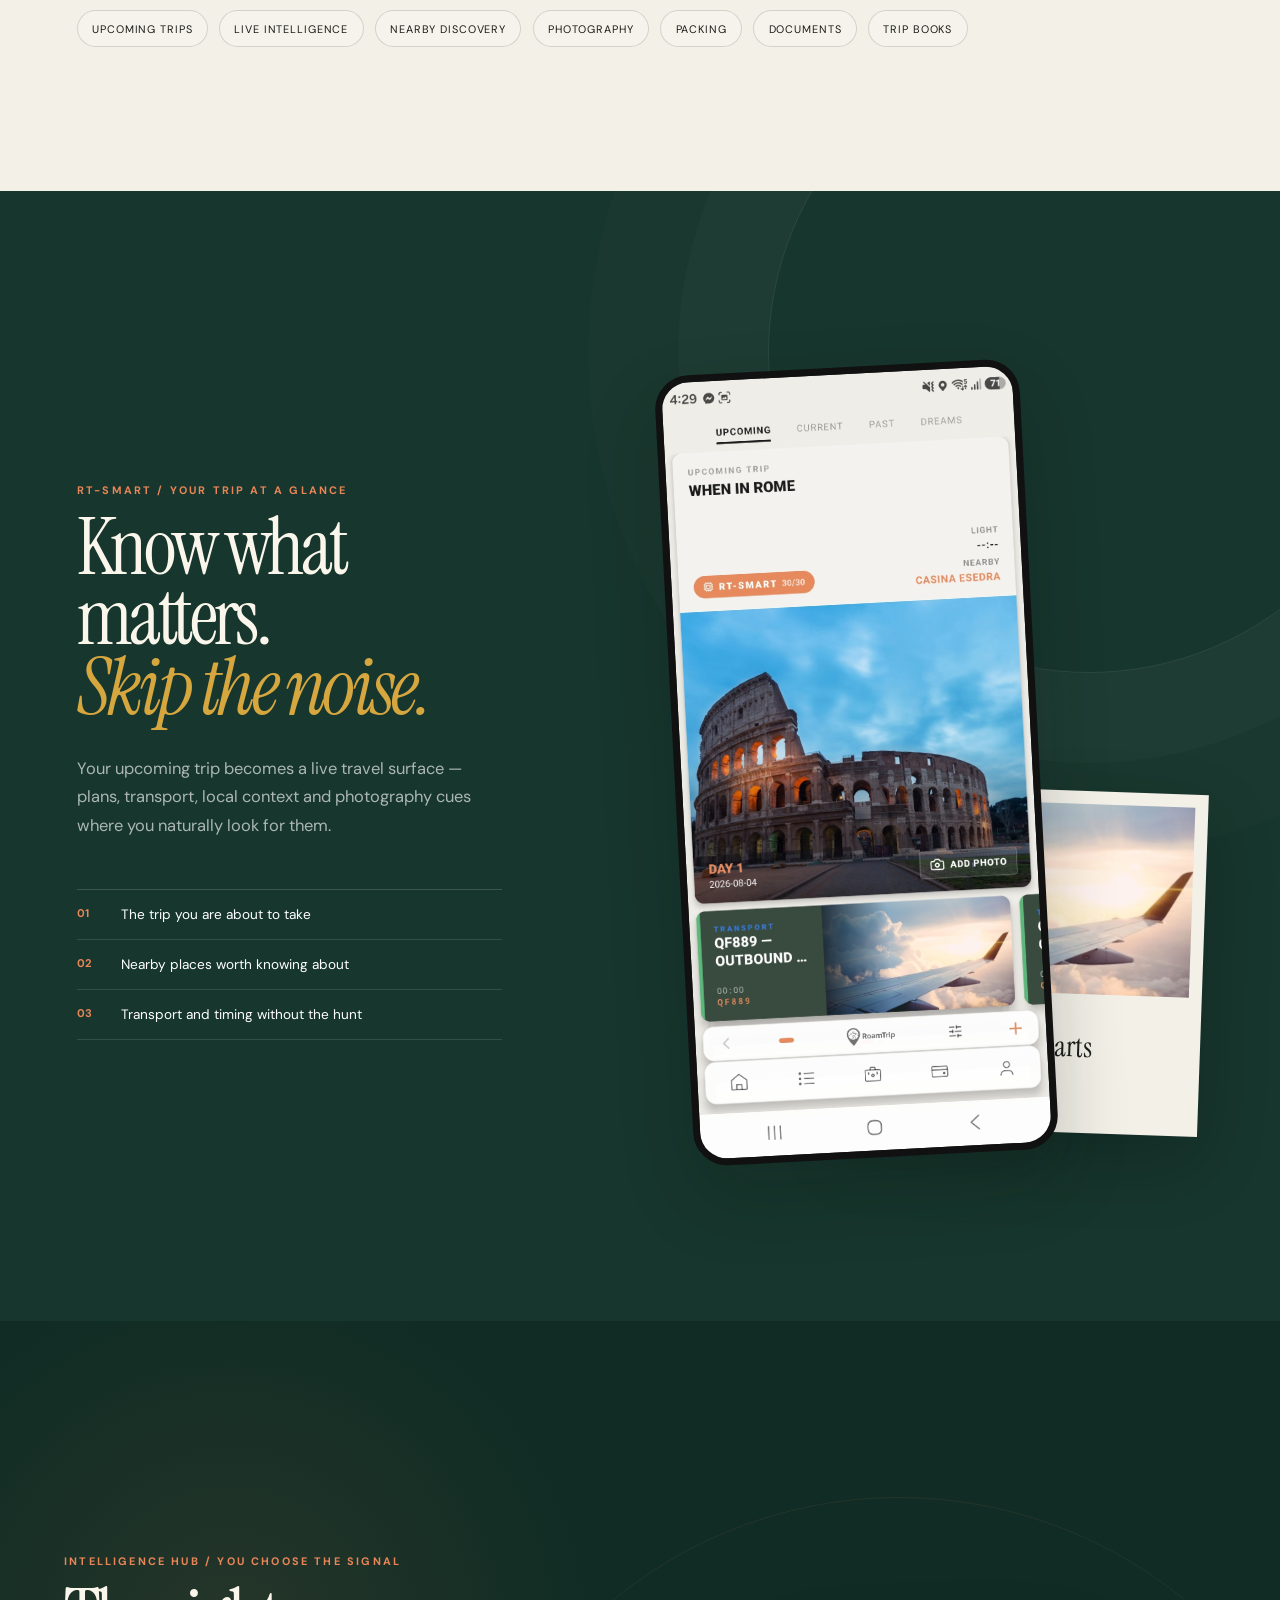
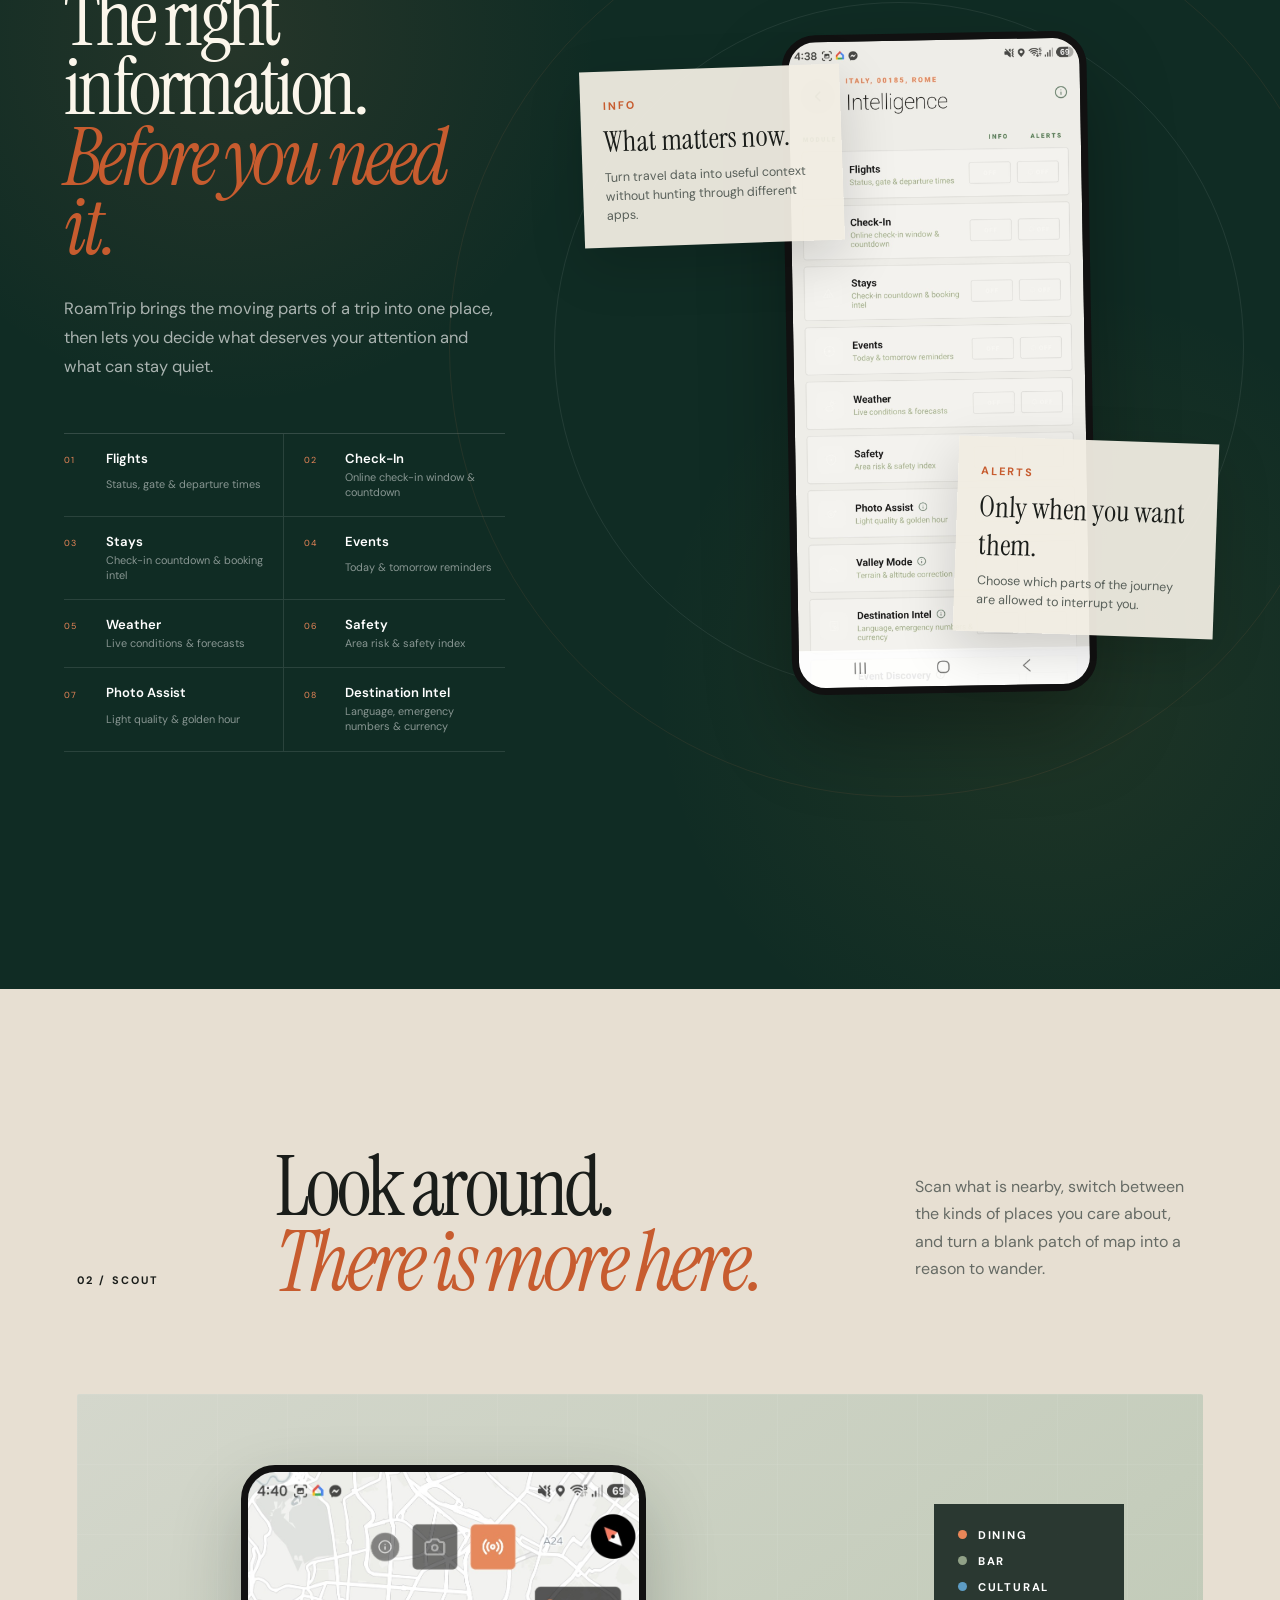
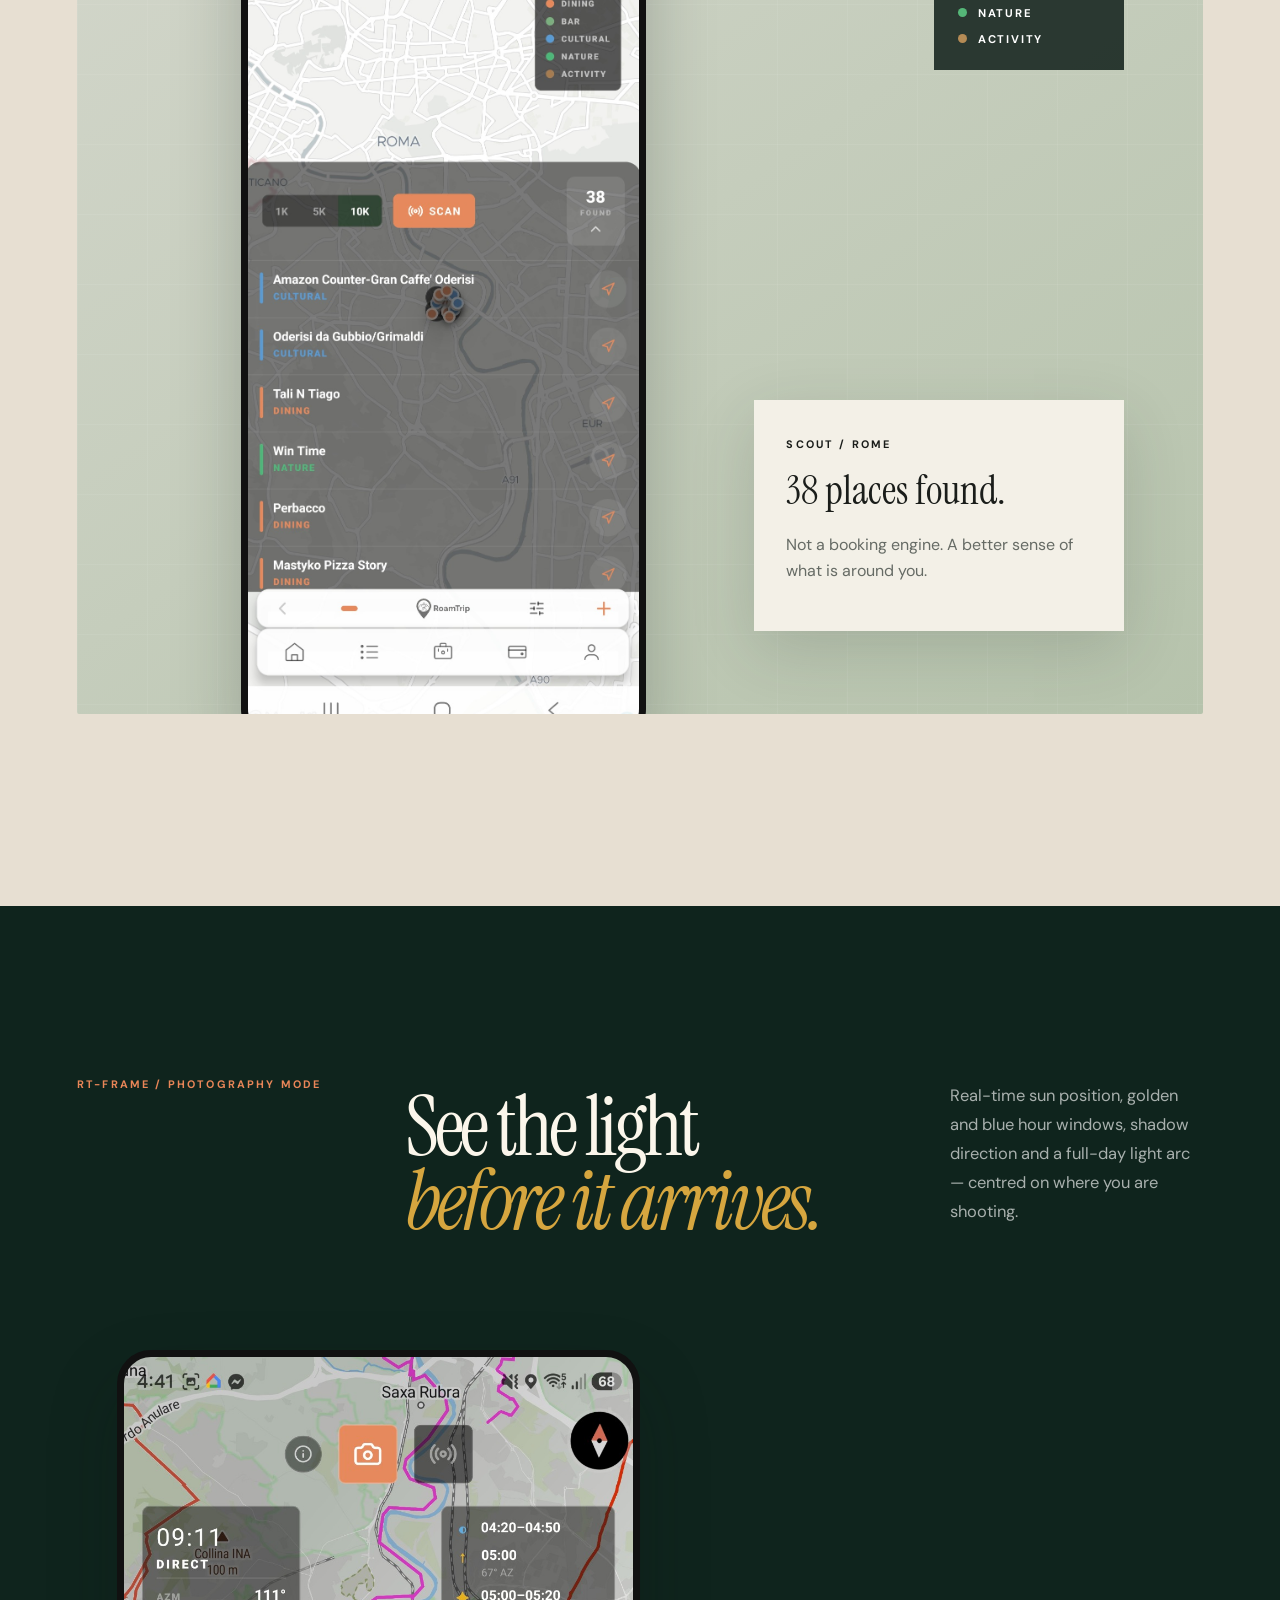
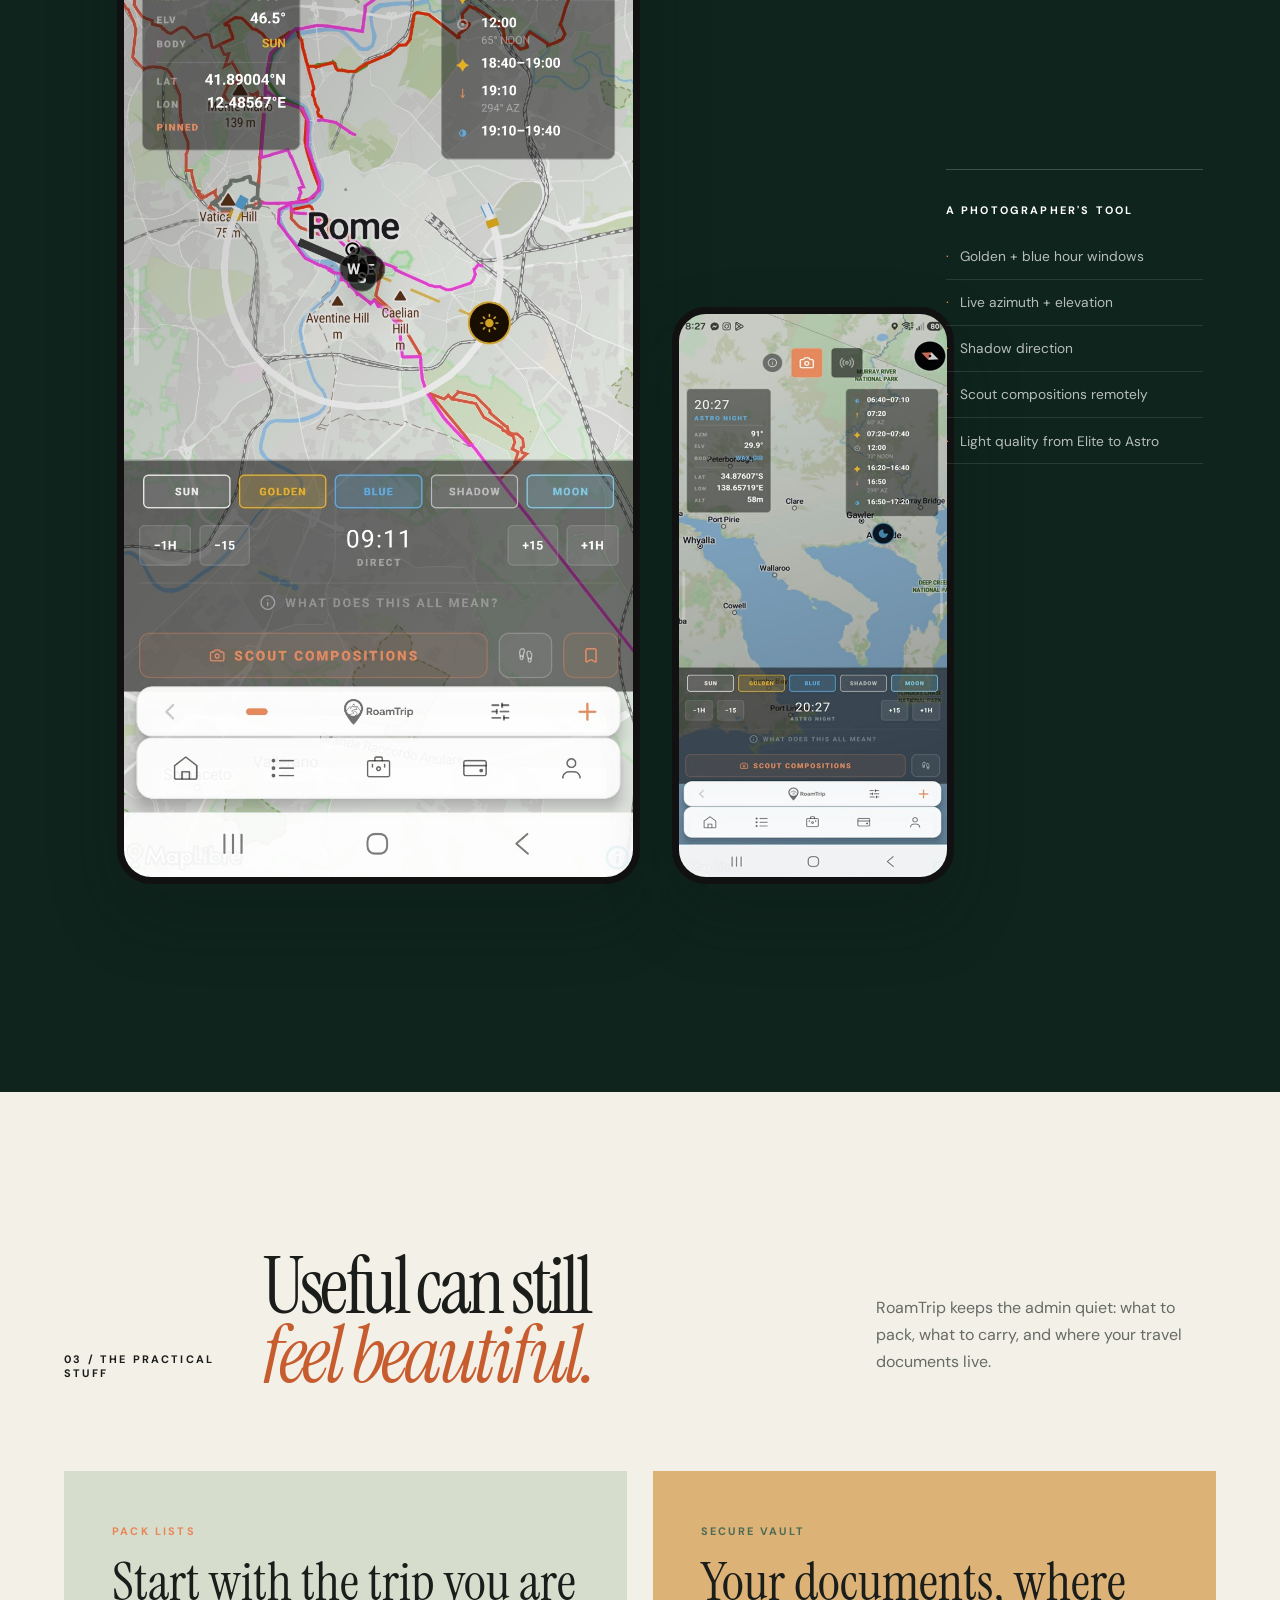
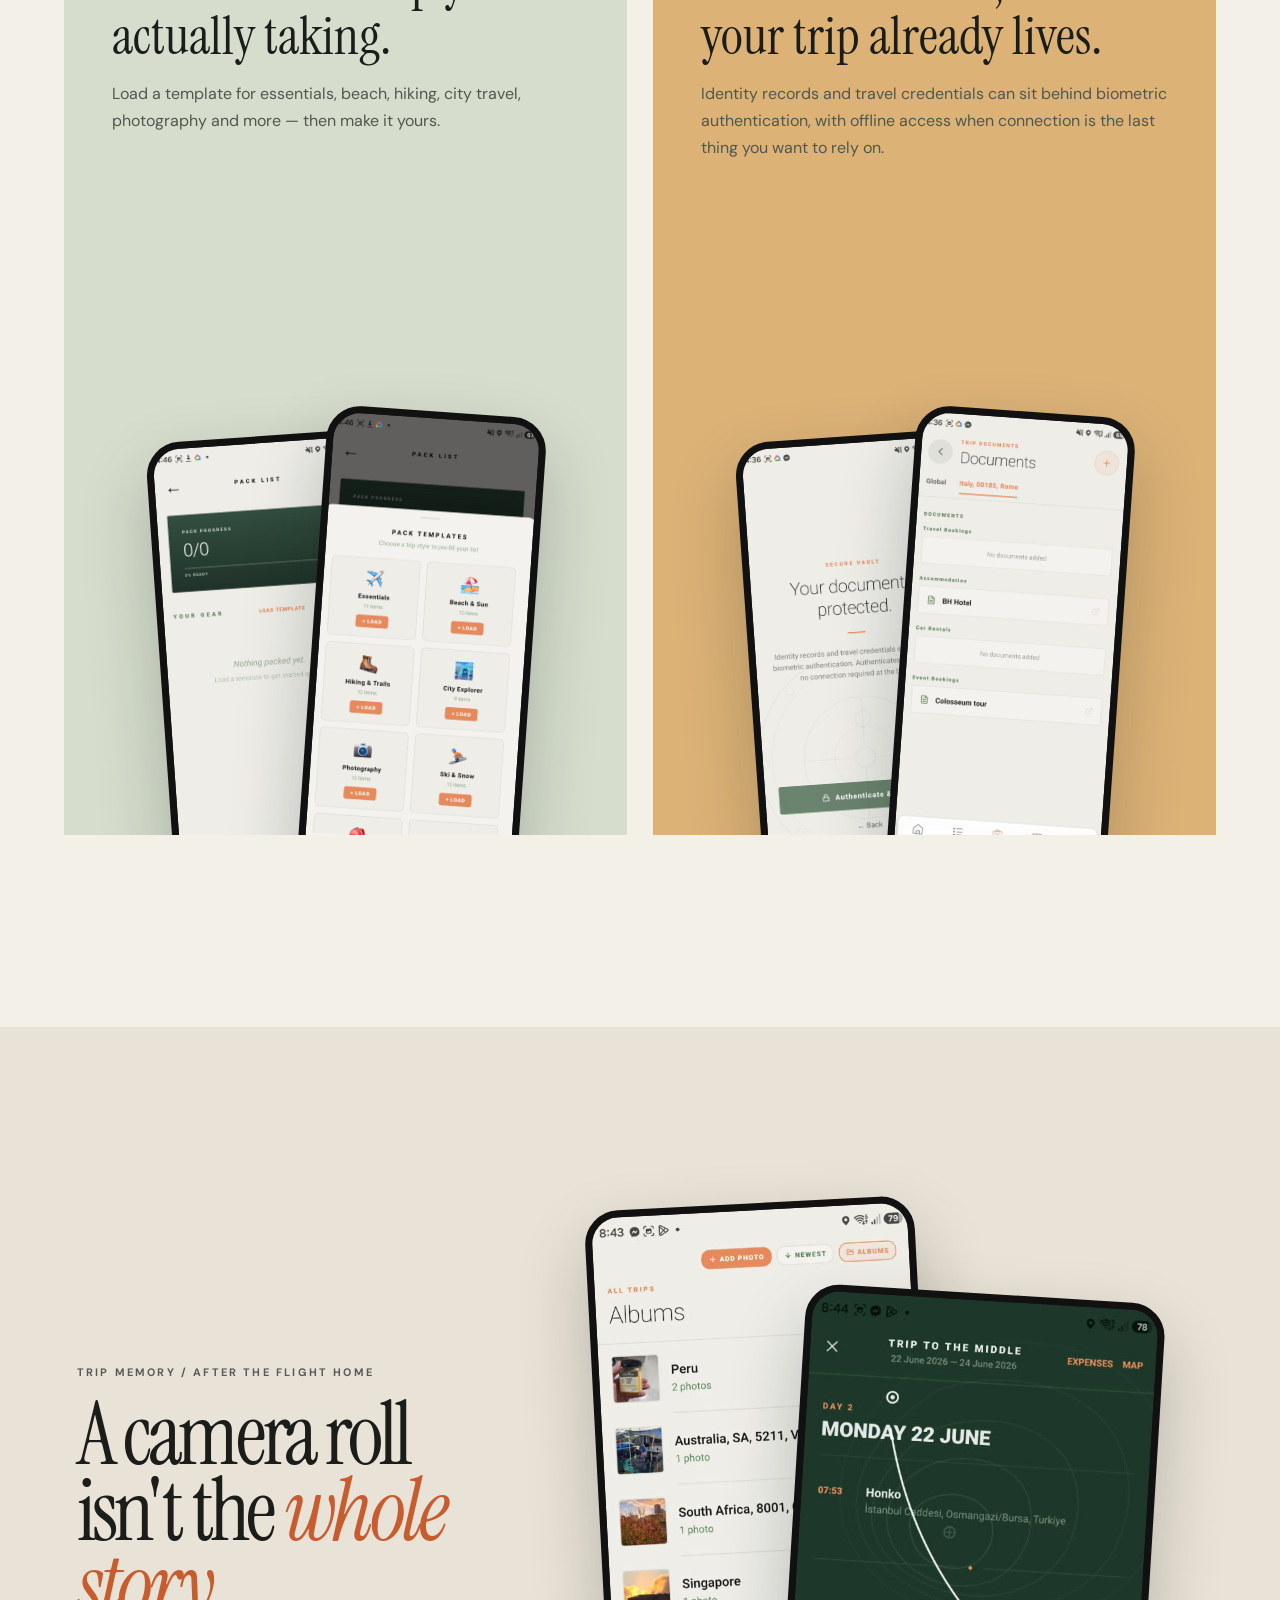
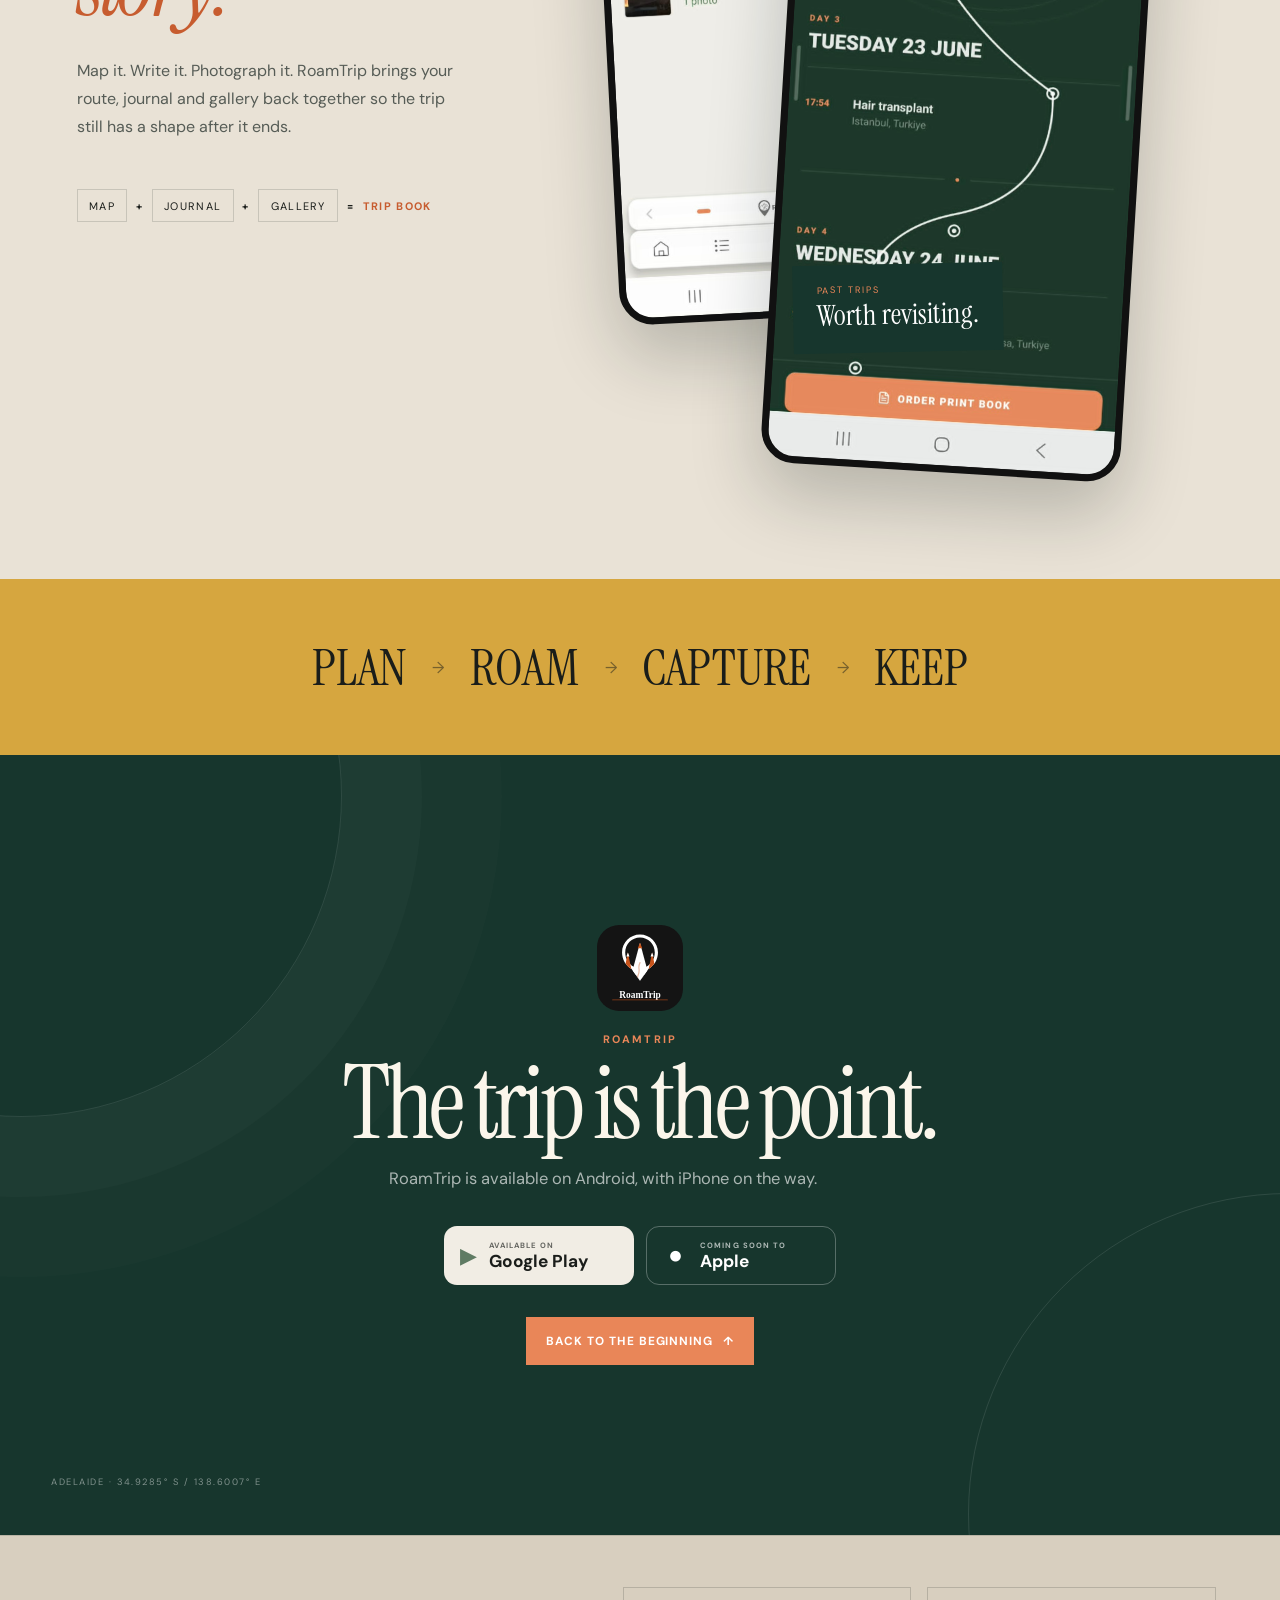
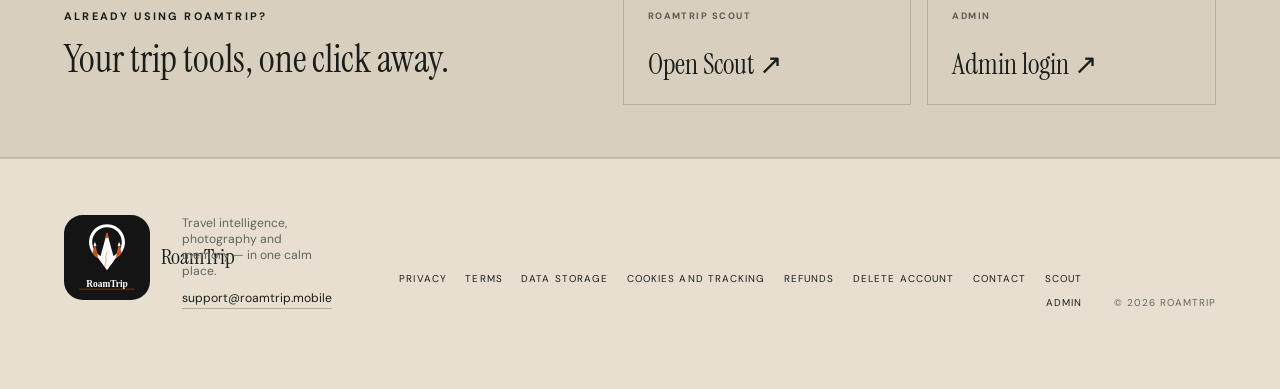
==== commit e72efa3c: "Prepare legal policy pages for issue 109 review" ====
--- a/index.html
+++ b/index.html
@@ -284,6 +284,11 @@
     </div>
     <div class="footer-links" aria-label="Footer links">
       <a href="privacy.html">Privacy</a>
+      <a href="terms.html">Terms</a>
+      <a href="data-storage.html">Data storage</a>
+      <a href="cookies.html">Cookies and tracking</a>
+      <a href="refunds.html">Refunds</a>
+      <a href="delete-account.html">Delete account</a>
       <a href="mailto:support@roamtrip.mobile">Contact</a>
       <a href="https://scout.roamtrip.mobile" target="_blank" rel="noopener noreferrer">Scout</a>
       <a href="https://admin.roamtrip.mobile" target="_blank" rel="noopener noreferrer">Admin</a>
@@ -315,3 +320,4 @@
   <script src="script.js"></script>
 </body>
 </html>
+
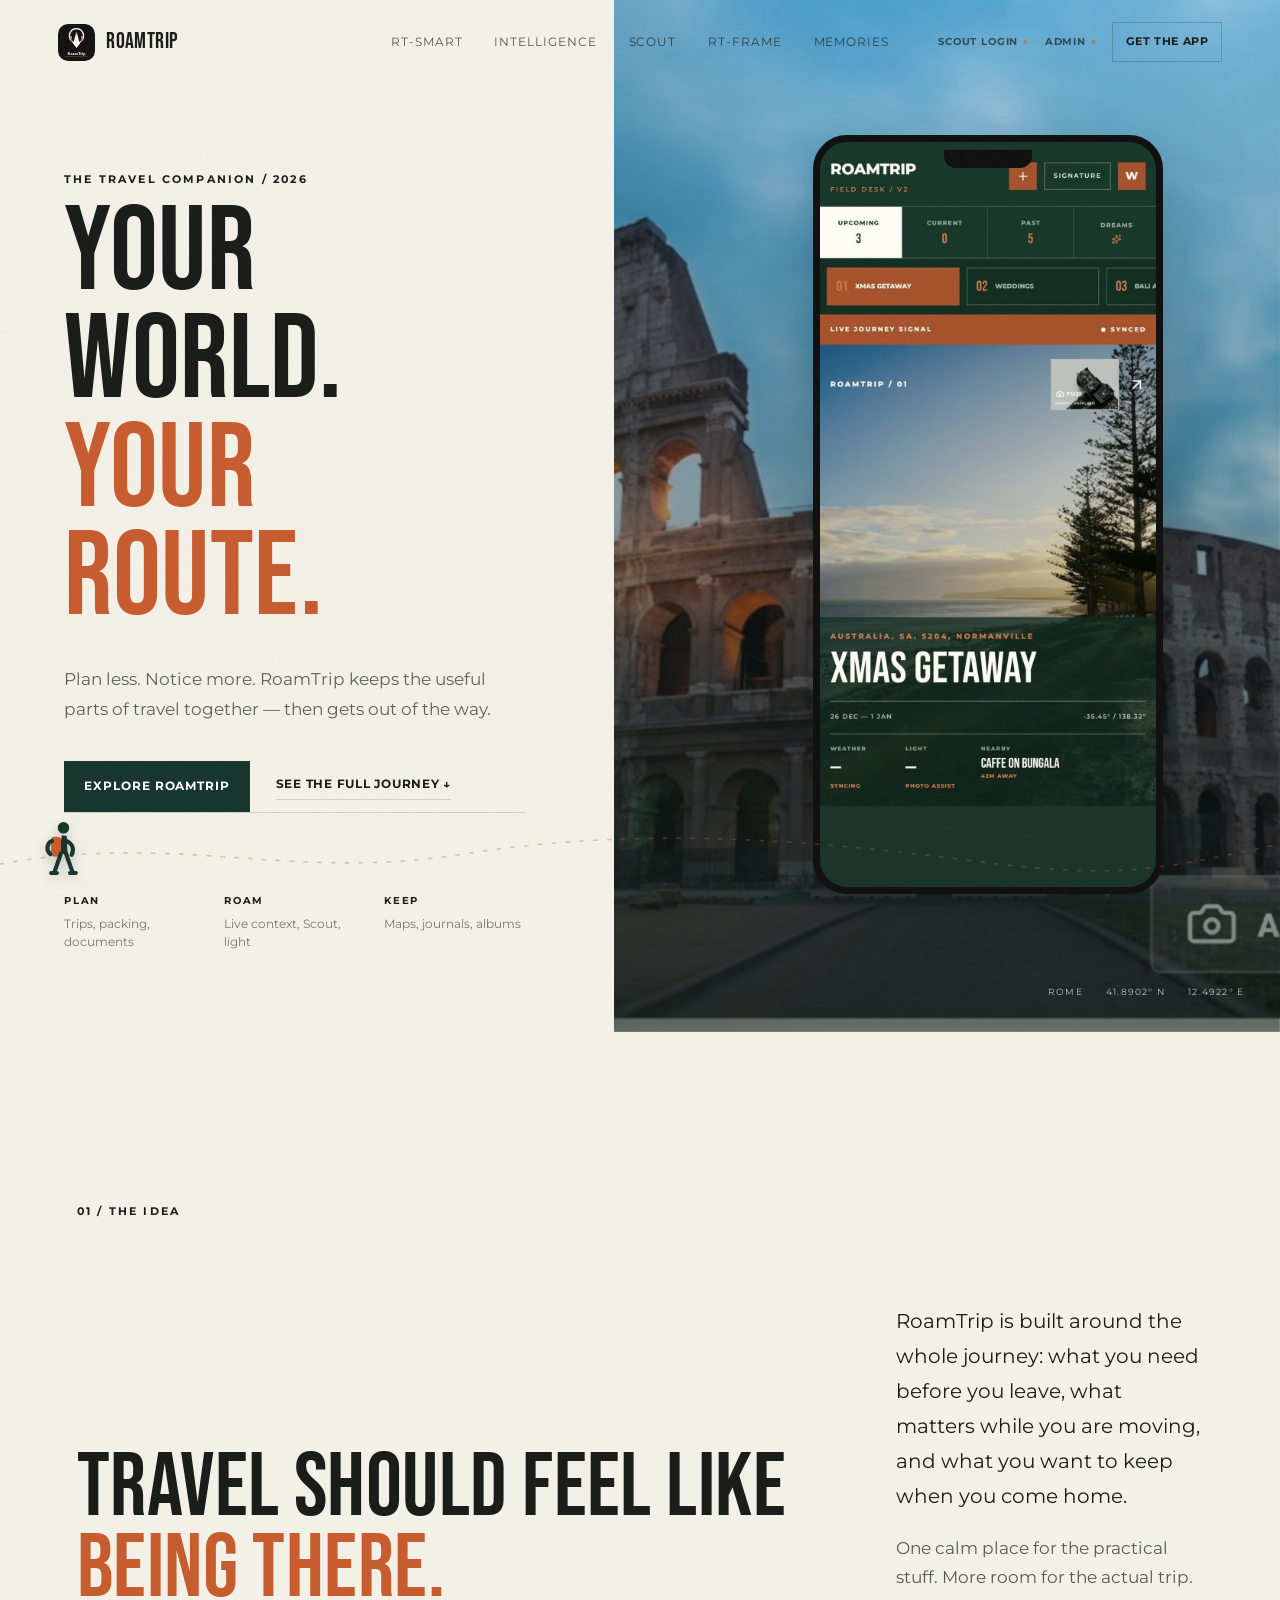
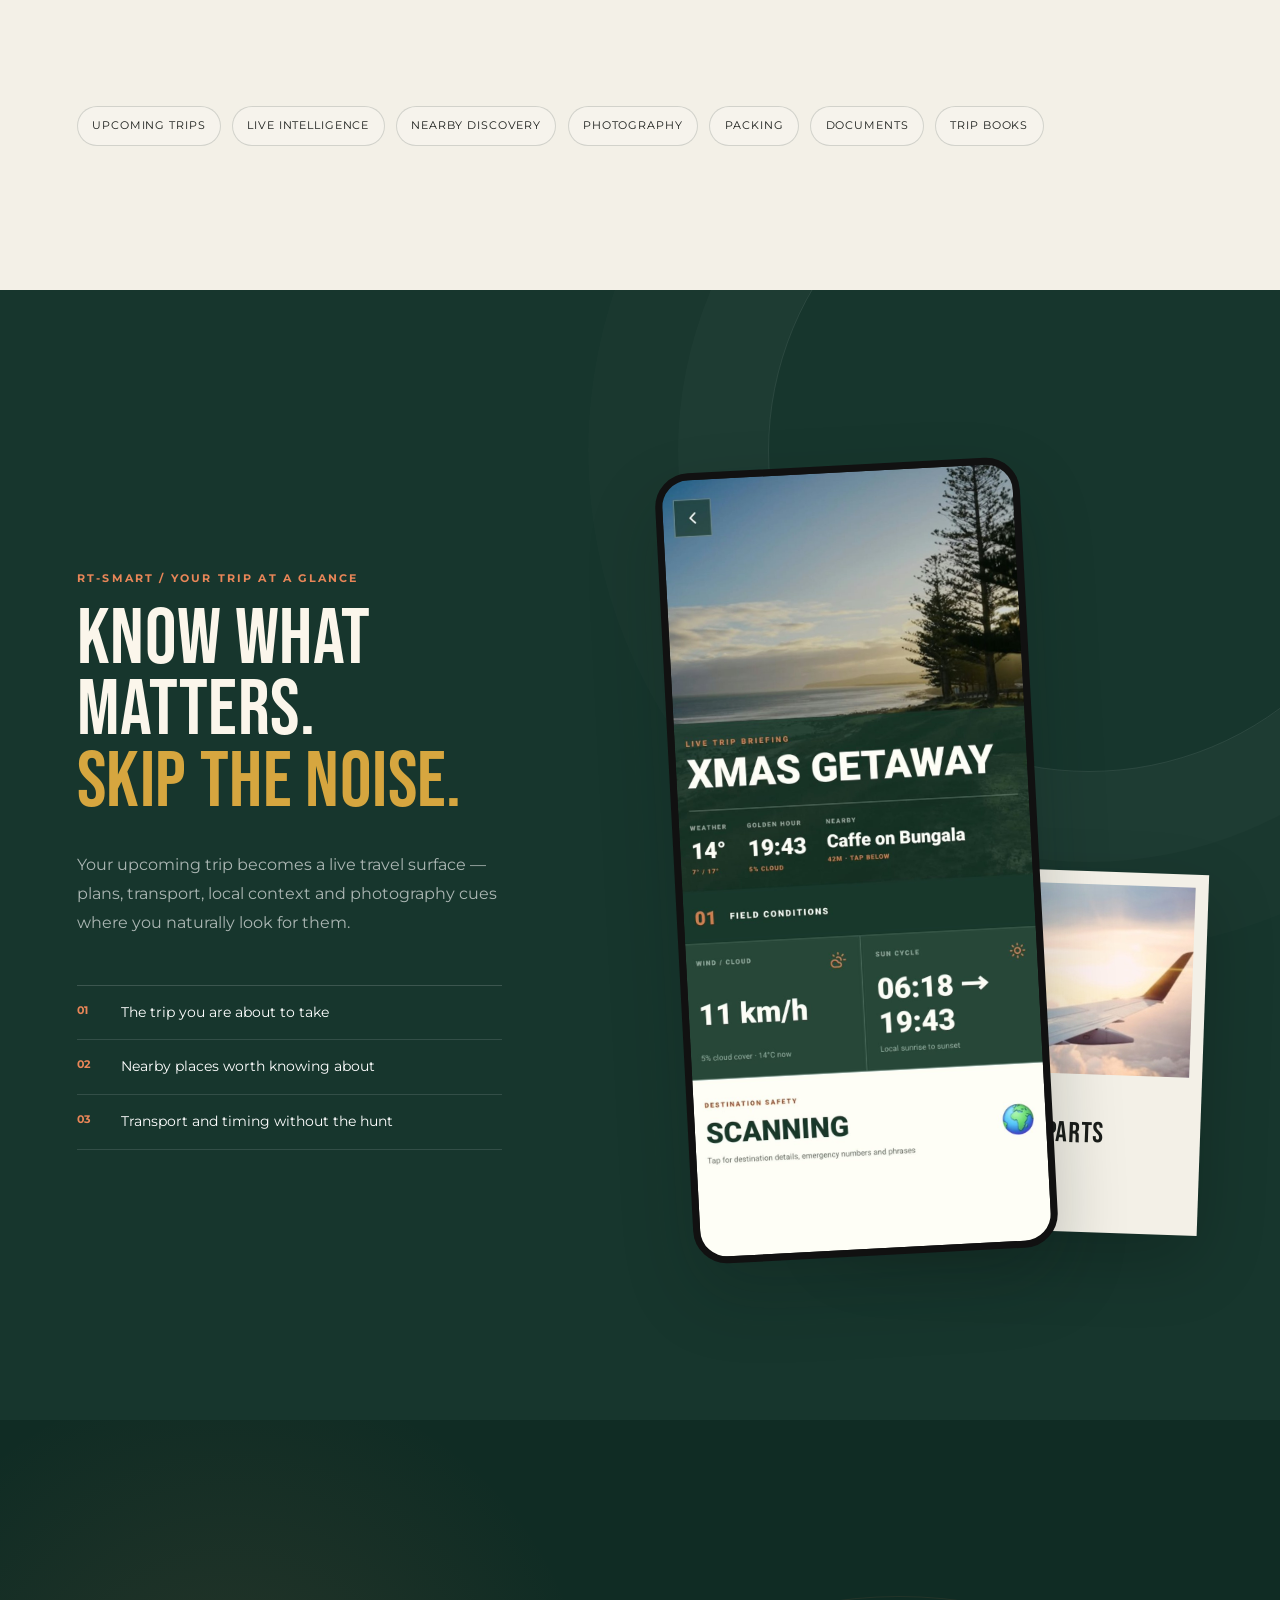
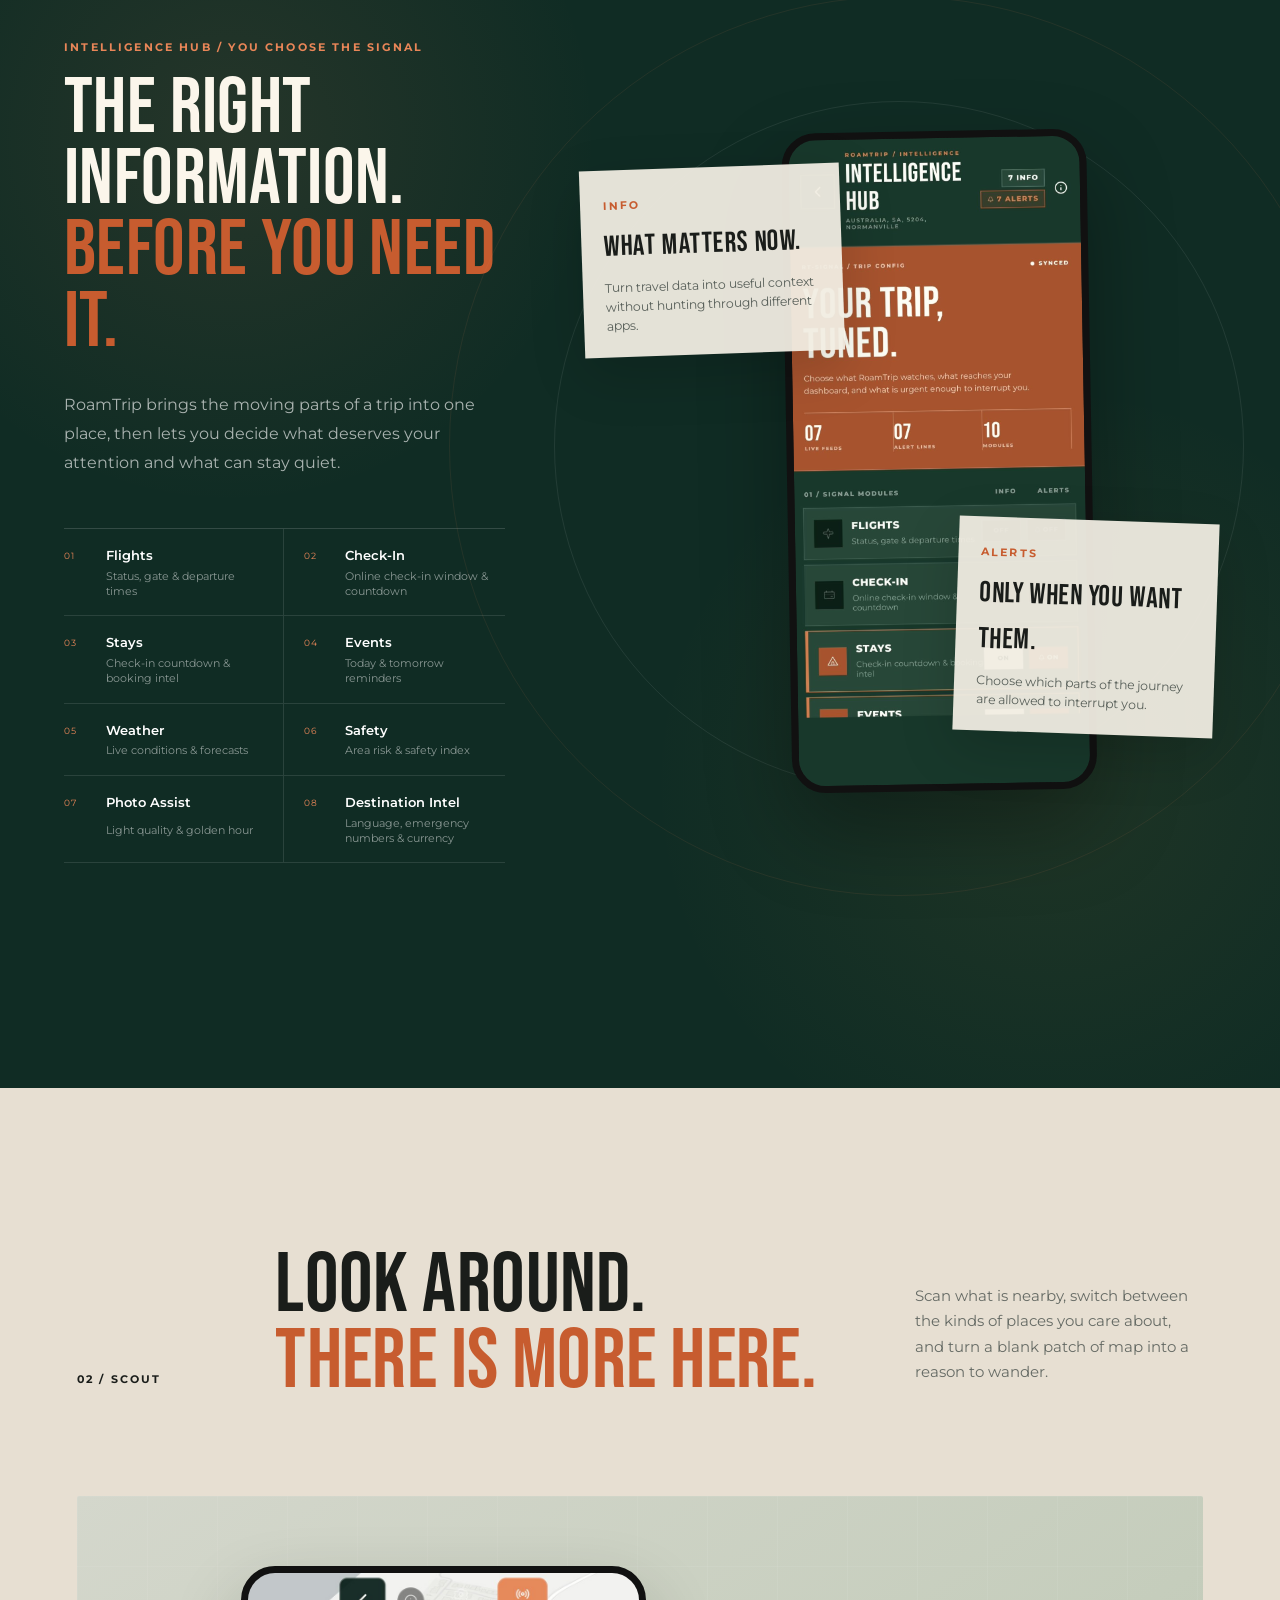
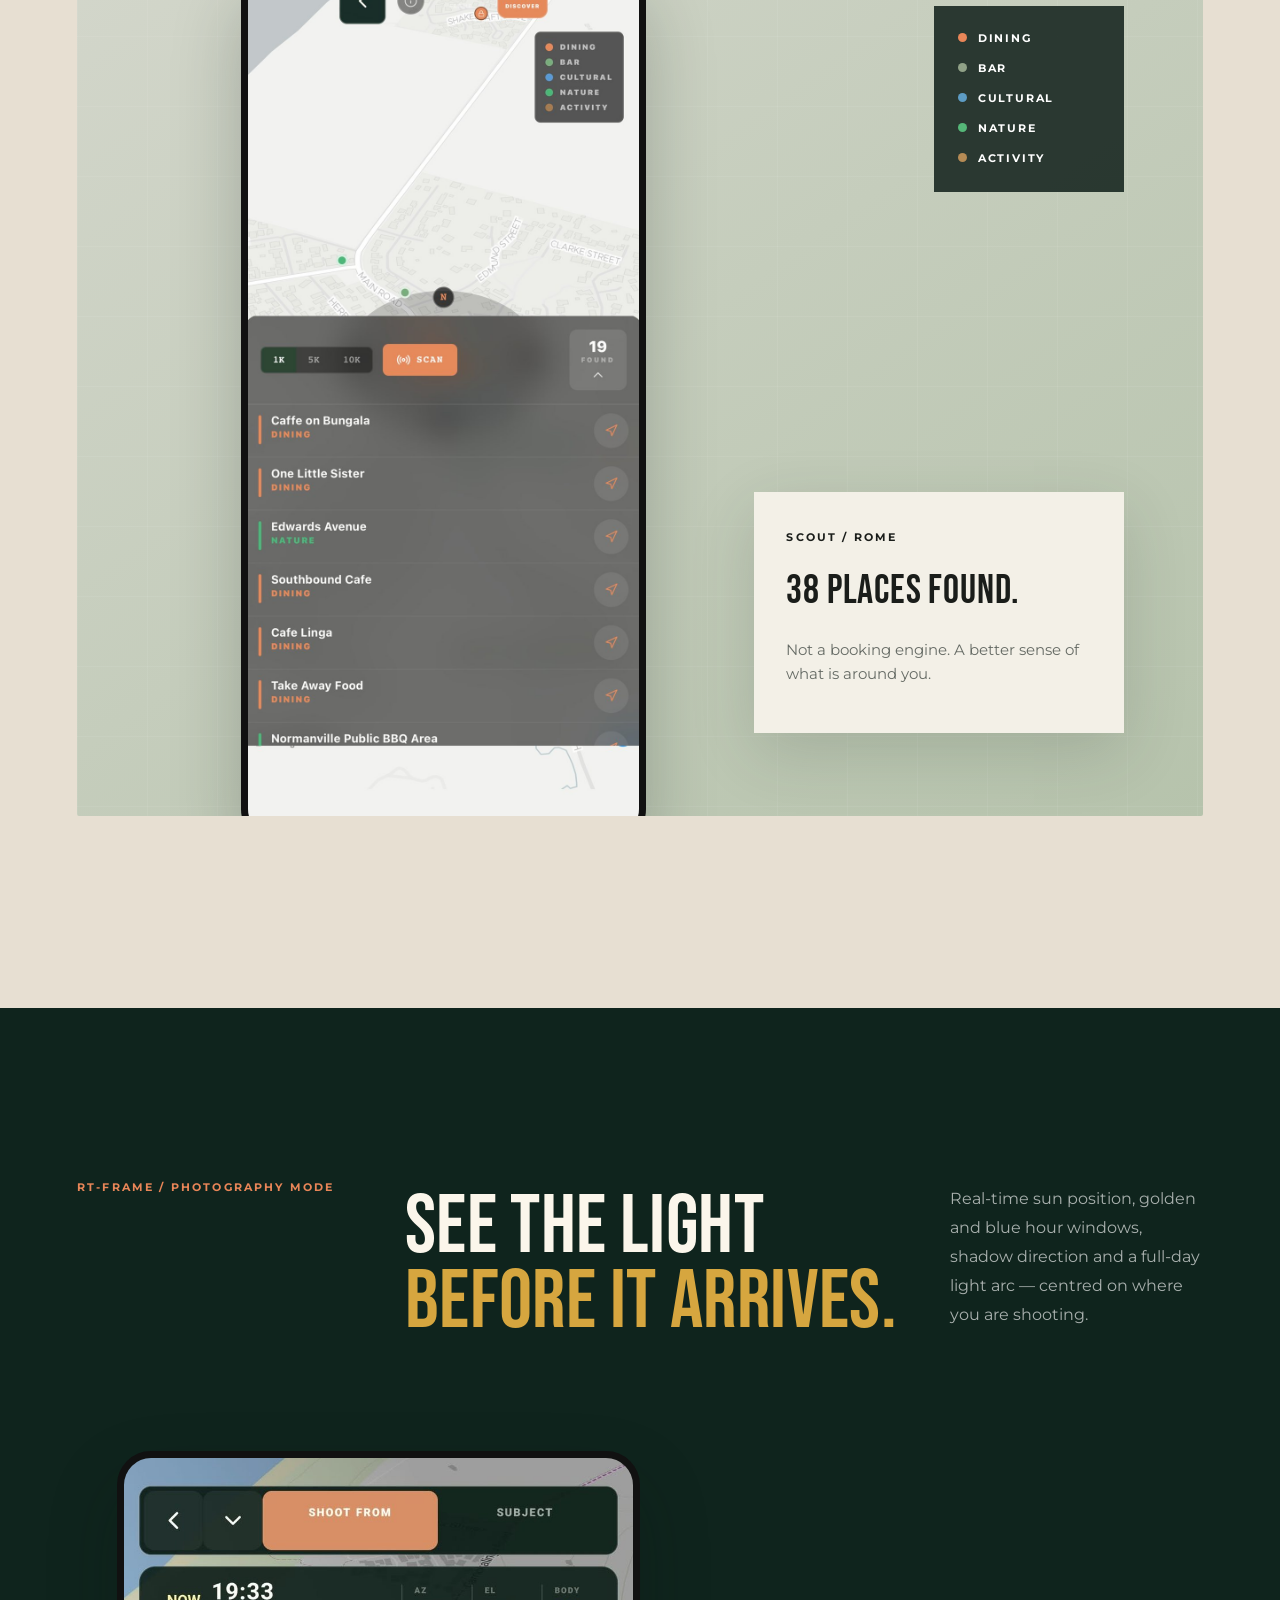
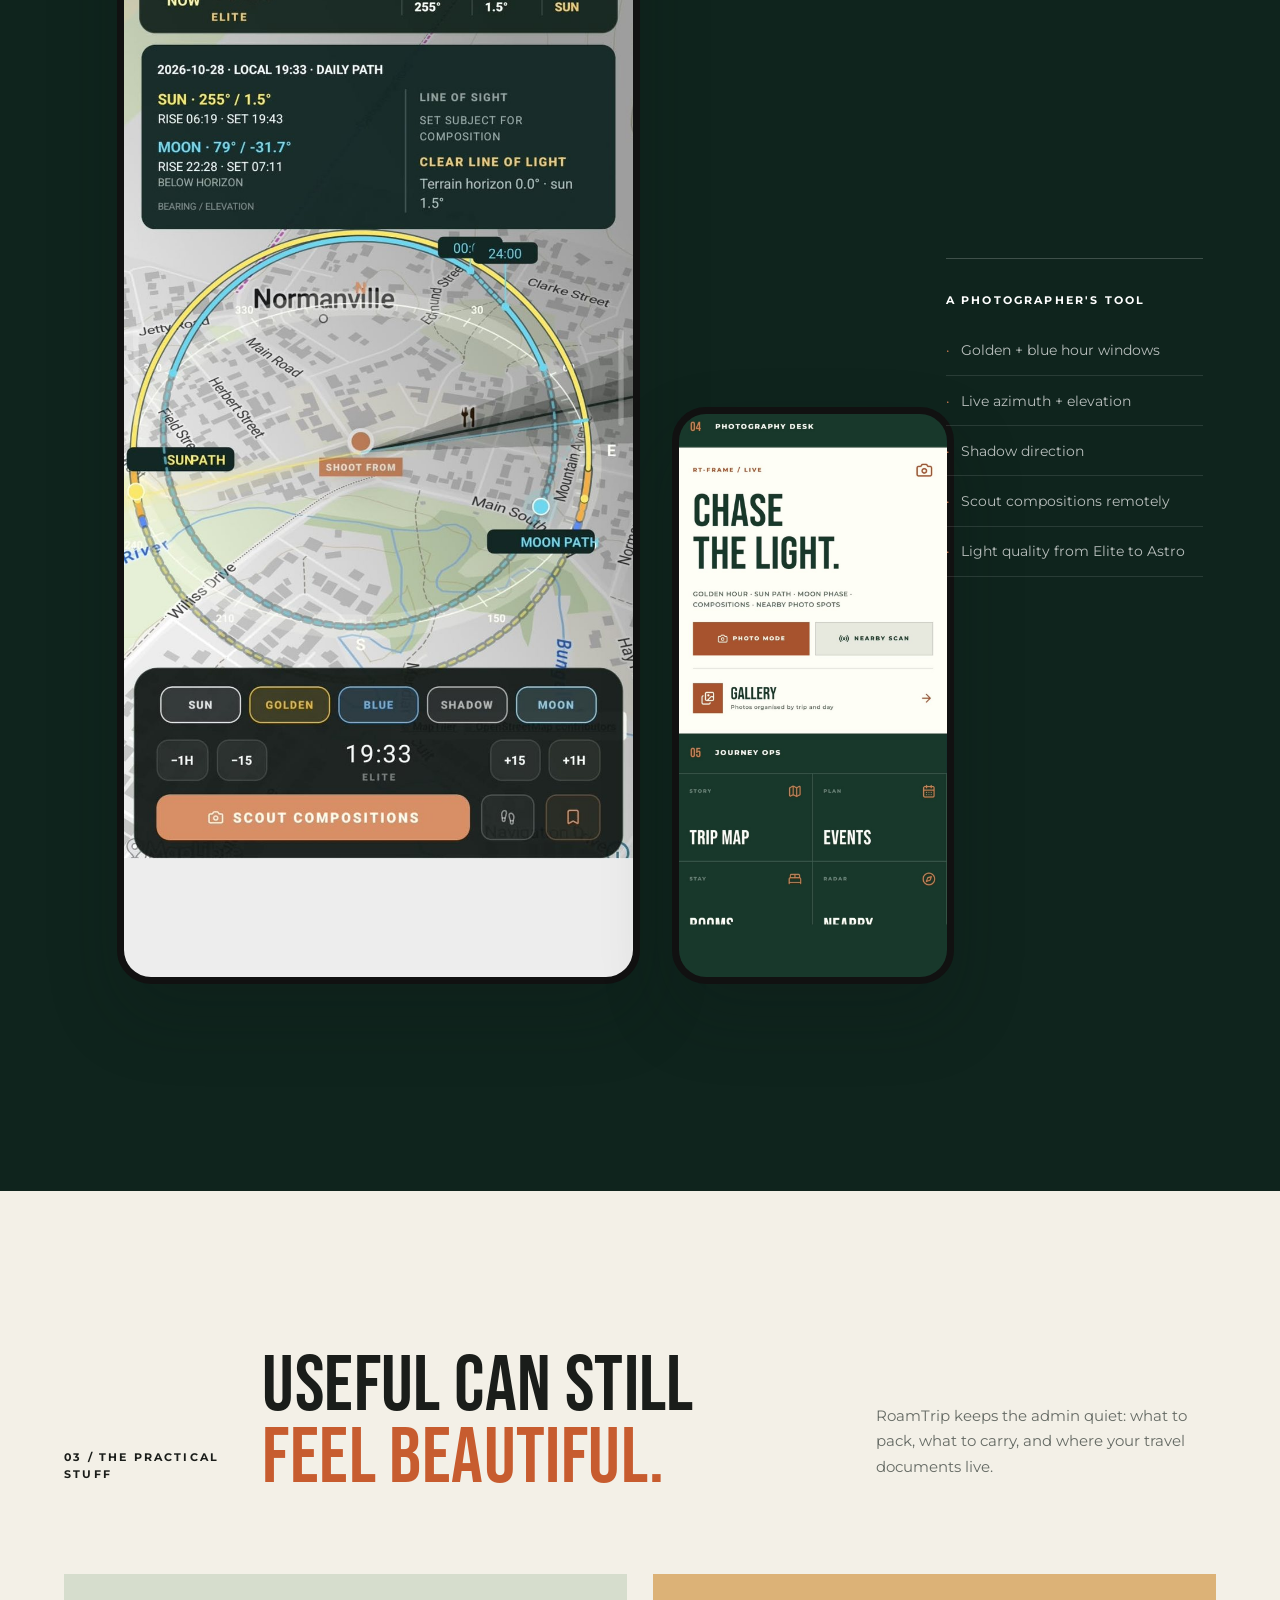
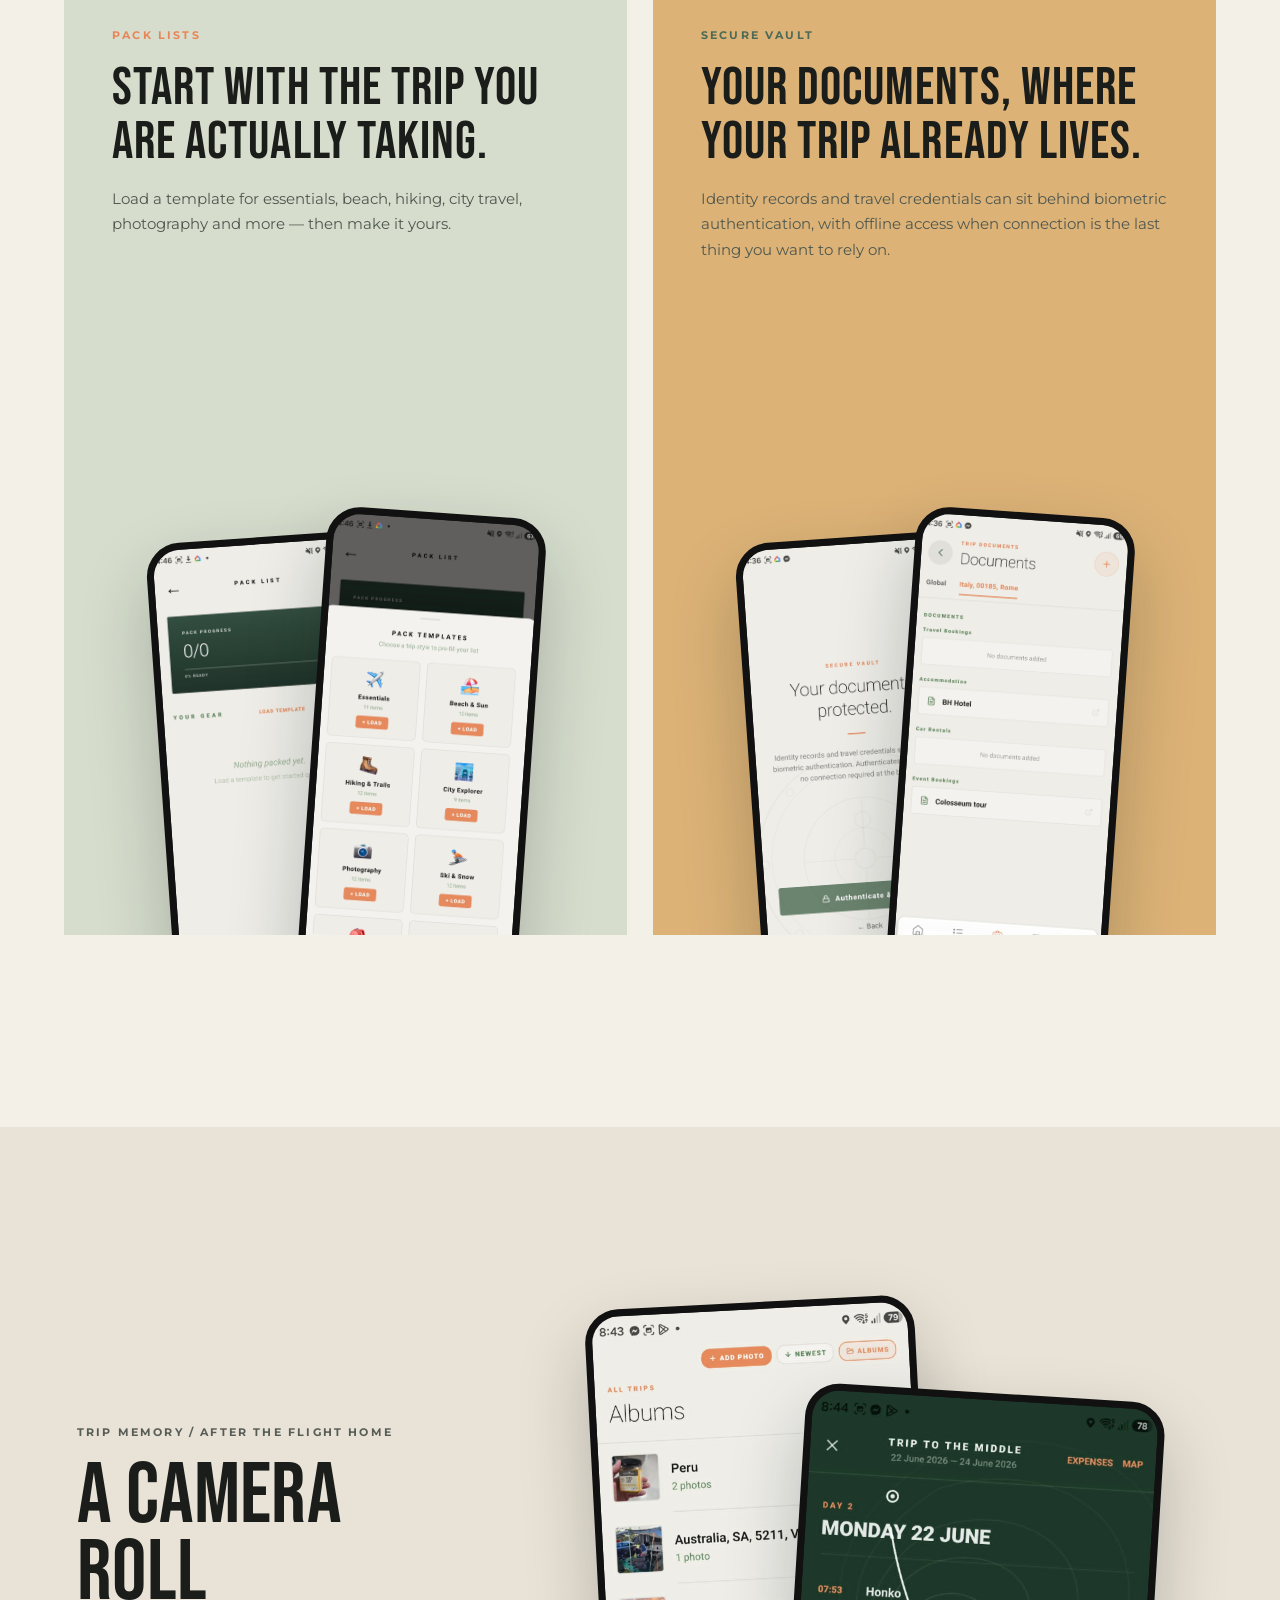
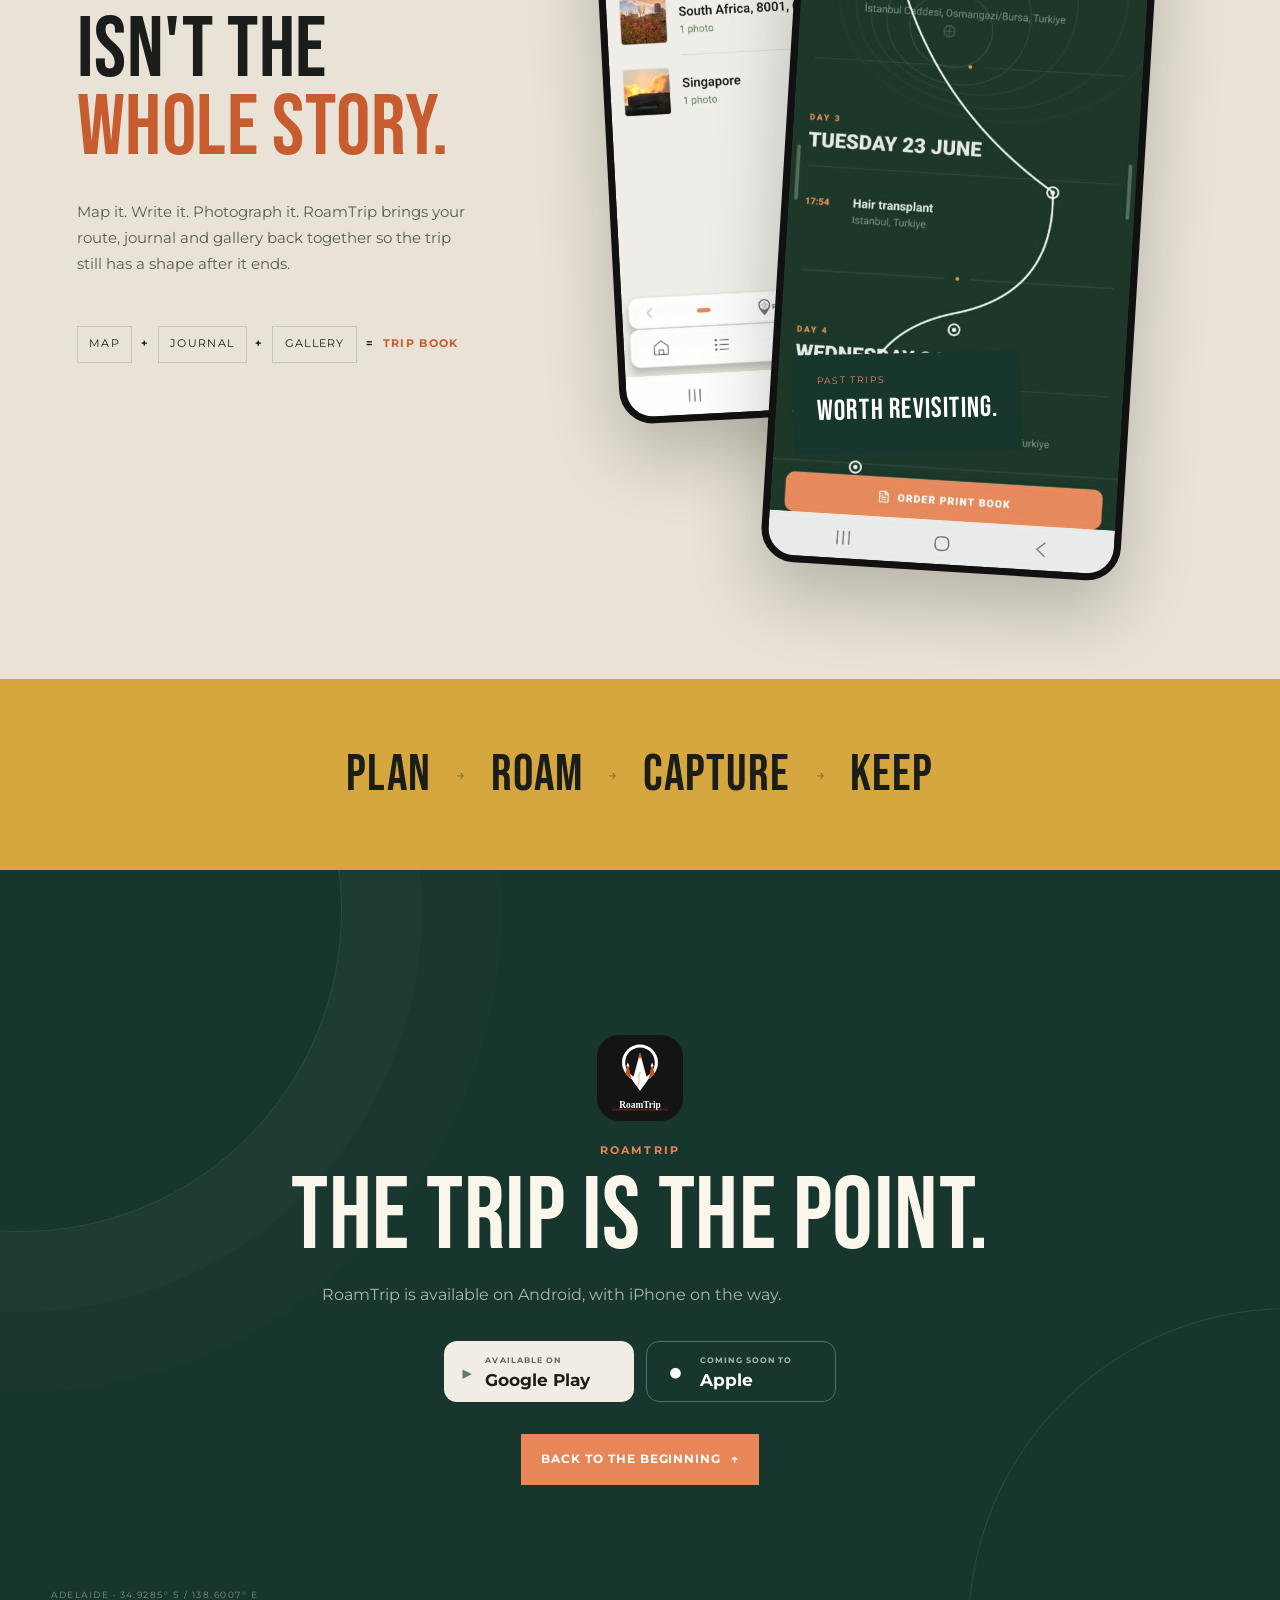
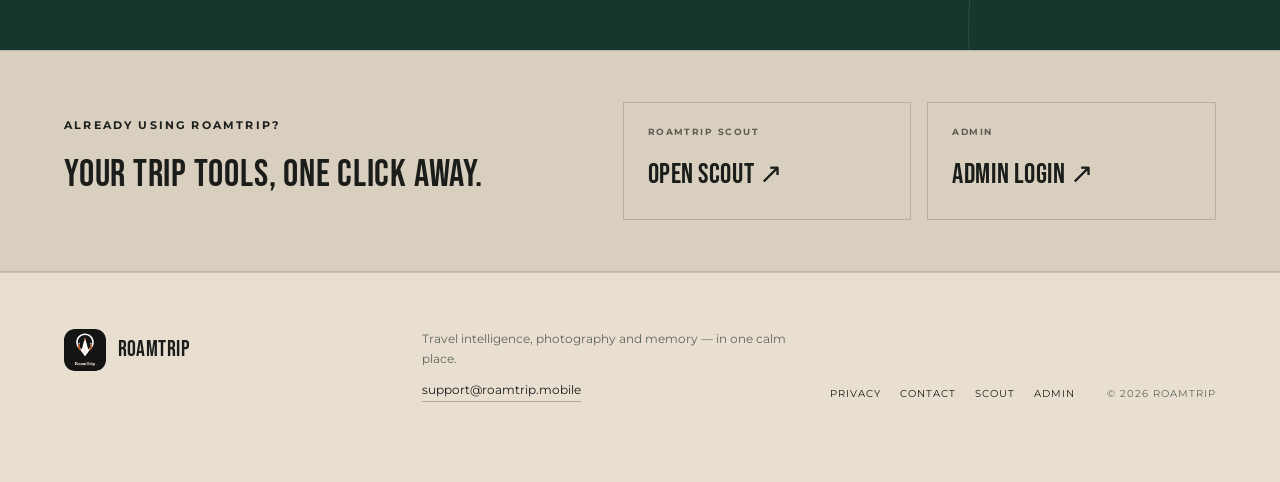
==== commit 114cd9b1: "Add files via upload" ====
--- a/index.html
+++ b/index.html
@@ -8,7 +8,7 @@
   <meta name="description" content="RoamTrip brings trip planning, live travel intelligence, photography guidance, documents and memories into one calm travel companion.">
   <link rel="preconnect" href="https://fonts.googleapis.com">
   <link rel="preconnect" href="https://fonts.gstatic.com" crossorigin>
-  <link href="https://fonts.googleapis.com/css2?family=DM+Sans:wght@300;400;500;600;700&family=Instrument+Serif:ital@0;1&display=swap" rel="stylesheet">
+  <link href="https://fonts.googleapis.com/css2?family=Bebas+Neue&family=Montserrat:ital,wght@0,400;0,500;0,600;0,700;0,800;1,500&display=swap" rel="stylesheet">
   <link rel="stylesheet" href="styles.css">
 </head>
 <body>
@@ -56,7 +56,7 @@
           <span>ROME</span><span>41.8902° N</span><span>12.4922° E</span>
         </div>
         <figure class="phone hero-phone reveal" aria-label="RoamTrip upcoming trip screen">
-          <img src="assets/upcoming.jpg" alt="RoamTrip upcoming trip screen showing a Rome trip, nearby place and flight card">
+          <img src="assets/upcoming.jpg" alt="RoamTrip field desk showing upcoming trips and the live journey signal">
         </figure>
       </div>
     </section>
@@ -88,7 +88,7 @@
       </div>
       <div class="smart-stage reveal">
         <figure class="phone phone-tall">
-          <img src="assets/upcoming.jpg" alt="RoamTrip upcoming trip dashboard">
+          <img src="assets/briefing.jpg" alt="RoamTrip live trip briefing with weather, golden hour and a nearby café">
         </figure>
         <div class="plane-card">
           <img src="assets/plane.jpg" alt="Aircraft wing above clouds">
@@ -142,7 +142,7 @@
       </div>
       <div class="scout-stage">
         <figure class="phone scout-phone reveal">
-          <img src="assets/scout.jpg" alt="RoamTrip Scout map showing nearby dining, cultural and nature places in Rome">
+          <img src="assets/scout.jpg" alt="RoamTrip Nearby Scan listing cafés and nature spots within 1 km">
         </figure>
         <div class="scout-labels reveal" aria-label="Scout categories">
           <span class="dot orange-dot">DINING</span>
@@ -167,10 +167,10 @@
       </div>
       <div class="frame-grid">
         <figure class="phone frame-main reveal">
-          <img src="assets/frame-rome.jpg" alt="RT-Frame photography map over Rome showing sun timing and direction">
+          <img src="assets/frame-rome.jpg" alt="RT-Frame photo mode showing sun and moon paths, golden and blue hour and line of sight">
         </figure>
         <figure class="phone frame-night reveal">
-          <img src="assets/frame-night.jpg" alt="RT-Frame astro night view over South Australia">
+          <img src="assets/frame-night.jpg" alt="RoamTrip Photography Desk with Photo Mode and Nearby Scan">
         </figure>
         <div class="frame-facts reveal">
           <p class="micro">A PHOTOGRAPHER'S TOOL</p>
@@ -284,11 +284,6 @@
     </div>
     <div class="footer-links" aria-label="Footer links">
       <a href="privacy.html">Privacy</a>
-      <a href="terms.html">Terms</a>
-      <a href="data-storage.html">Data storage</a>
-      <a href="cookies.html">Cookies and tracking</a>
-      <a href="refunds.html">Refunds</a>
-      <a href="delete-account.html">Delete account</a>
       <a href="mailto:support@roamtrip.mobile">Contact</a>
       <a href="https://scout.roamtrip.mobile" target="_blank" rel="noopener noreferrer">Scout</a>
       <a href="https://admin.roamtrip.mobile" target="_blank" rel="noopener noreferrer">Admin</a>
@@ -320,4 +315,3 @@
   <script src="script.js"></script>
 </body>
 </html>
-
--- a/styles.css
+++ b/styles.css
@@ -10,8 +10,8 @@
   --ochre:#d6a63f;
   --blue:#5d9cc4;
   --line:rgba(29,37,31,.16);
-  --serif:"Instrument Serif","Iowan Old Style","Baskerville",Georgia,serif;
-  --sans:"DM Sans",Arial,sans-serif;
+  --serif:"Bebas Neue","Oswald","Arial Narrow",Impact,sans-serif;
+  --sans:"Montserrat","Helvetica Neue",Arial,sans-serif;
 }
 *{box-sizing:border-box}
 html{scroll-behavior:smooth;background:var(--ivory)}
@@ -61,3 +61,12 @@
 .privacy-page{background:var(--paper);color:var(--ink)}.privacy-header{position:sticky;top:0;z-index:50;height:82px;padding:0 5vw;display:flex;align-items:center;justify-content:space-between;background:rgba(242,237,228,.92);backdrop-filter:blur(18px);border-bottom:1px solid var(--line)}.privacy-back{font-size:.64rem;letter-spacing:.14em;text-transform:uppercase}.privacy-shell{max-width:1240px;margin:0 auto;padding:8rem 5vw 10rem;display:grid;grid-template-columns:minmax(230px,.38fr) minmax(0,1fr);gap:8vw}.privacy-aside{position:sticky;top:130px;align-self:start}.privacy-aside .kicker{color:var(--burnt)}.privacy-aside h1{font-family:var(--serif);font-size:clamp(4.8rem,8vw,8.8rem);line-height:.82;font-weight:400;letter-spacing:-.055em;margin:1rem 0 2rem}.privacy-aside h1 em{font-weight:400}.privacy-aside p{max-width:330px;line-height:1.7;color:#62675f}.privacy-meta{display:grid;gap:.35rem;margin-top:2.5rem;font-size:.64rem;letter-spacing:.09em;color:#777d75}.privacy-content{max-width:760px}.privacy-intro{font-family:var(--serif);font-size:clamp(2rem,3.4vw,3.3rem);line-height:1.12;margin:0 0 4rem}.privacy-section{padding:2.6rem 0;border-top:1px solid var(--line)}.privacy-section h2{font-family:var(--serif);font-size:2.35rem;font-weight:400;margin:0 0 1rem}.privacy-section h3{font-size:.7rem;letter-spacing:.15em;text-transform:uppercase;margin:2rem 0 .8rem;color:var(--forest)}.privacy-section p,.privacy-section li{font-size:1rem;line-height:1.8;color:#555d55}.privacy-section ul{padding-left:1.2rem;display:grid;gap:.75rem}.privacy-contact{margin-top:3rem;background:var(--forest);color:white;padding:2.2rem}.privacy-contact h2{color:white}.privacy-contact p{color:rgba(255,255,255,.68)}.privacy-contact a{color:var(--orange);font-size:1.3rem}.privacy-note{font-size:.78rem!important;color:#787d76!important}
 @media(max-width:1100px){footer{grid-template-columns:1fr 1fr}.footer-brand{grid-column:1/3}.footer-links{justify-content:flex-start}.privacy-shell{grid-template-columns:1fr}.privacy-aside{position:static}.privacy-aside h1{font-size:clamp(5rem,13vw,8rem)}.privacy-aside p{max-width:700px}}
 @media(max-width:700px){footer{grid-template-columns:1fr}.footer-brand{grid-column:auto}.footer-links{justify-content:flex-start}.footer-copyright{margin-top:1rem}.privacy-header{height:70px}.privacy-shell{padding:5.5rem 6vw 8rem}.privacy-aside h1{font-size:clamp(4.8rem,22vw,7rem)}.privacy-content{max-width:none}.privacy-intro{font-size:2.1rem}.privacy-section h2{font-size:2rem}.privacy-contact{padding:1.6rem}}
+
+/* ── Type refresh (Nov 2026): Bebas Neue + Montserrat, matching the app ── */
+.hero h1,.display,.privacy-aside h1{letter-spacing:.005em!important;line-height:.9!important}
+em{font-style:normal}
+.hero h1 em,.display em,.privacy-aside h1 em{font-style:normal}
+.card-copy h3,.scout-note strong,.intel-callout strong,.plane-card strong,.print-note strong,.portal-strip-copy strong,.portal-strip-links b,.privacy-section h2,.journey-word,.brand{letter-spacing:.02em}
+.privacy-intro{font-family:var(--sans)!important;font-weight:500;font-size:clamp(1.4rem,2.2vw,2rem)!important;line-height:1.35!important}
+body{font-size:15px;line-height:1.6}
+.footer-brand img{width:42px;height:42px;border-radius:11px}
